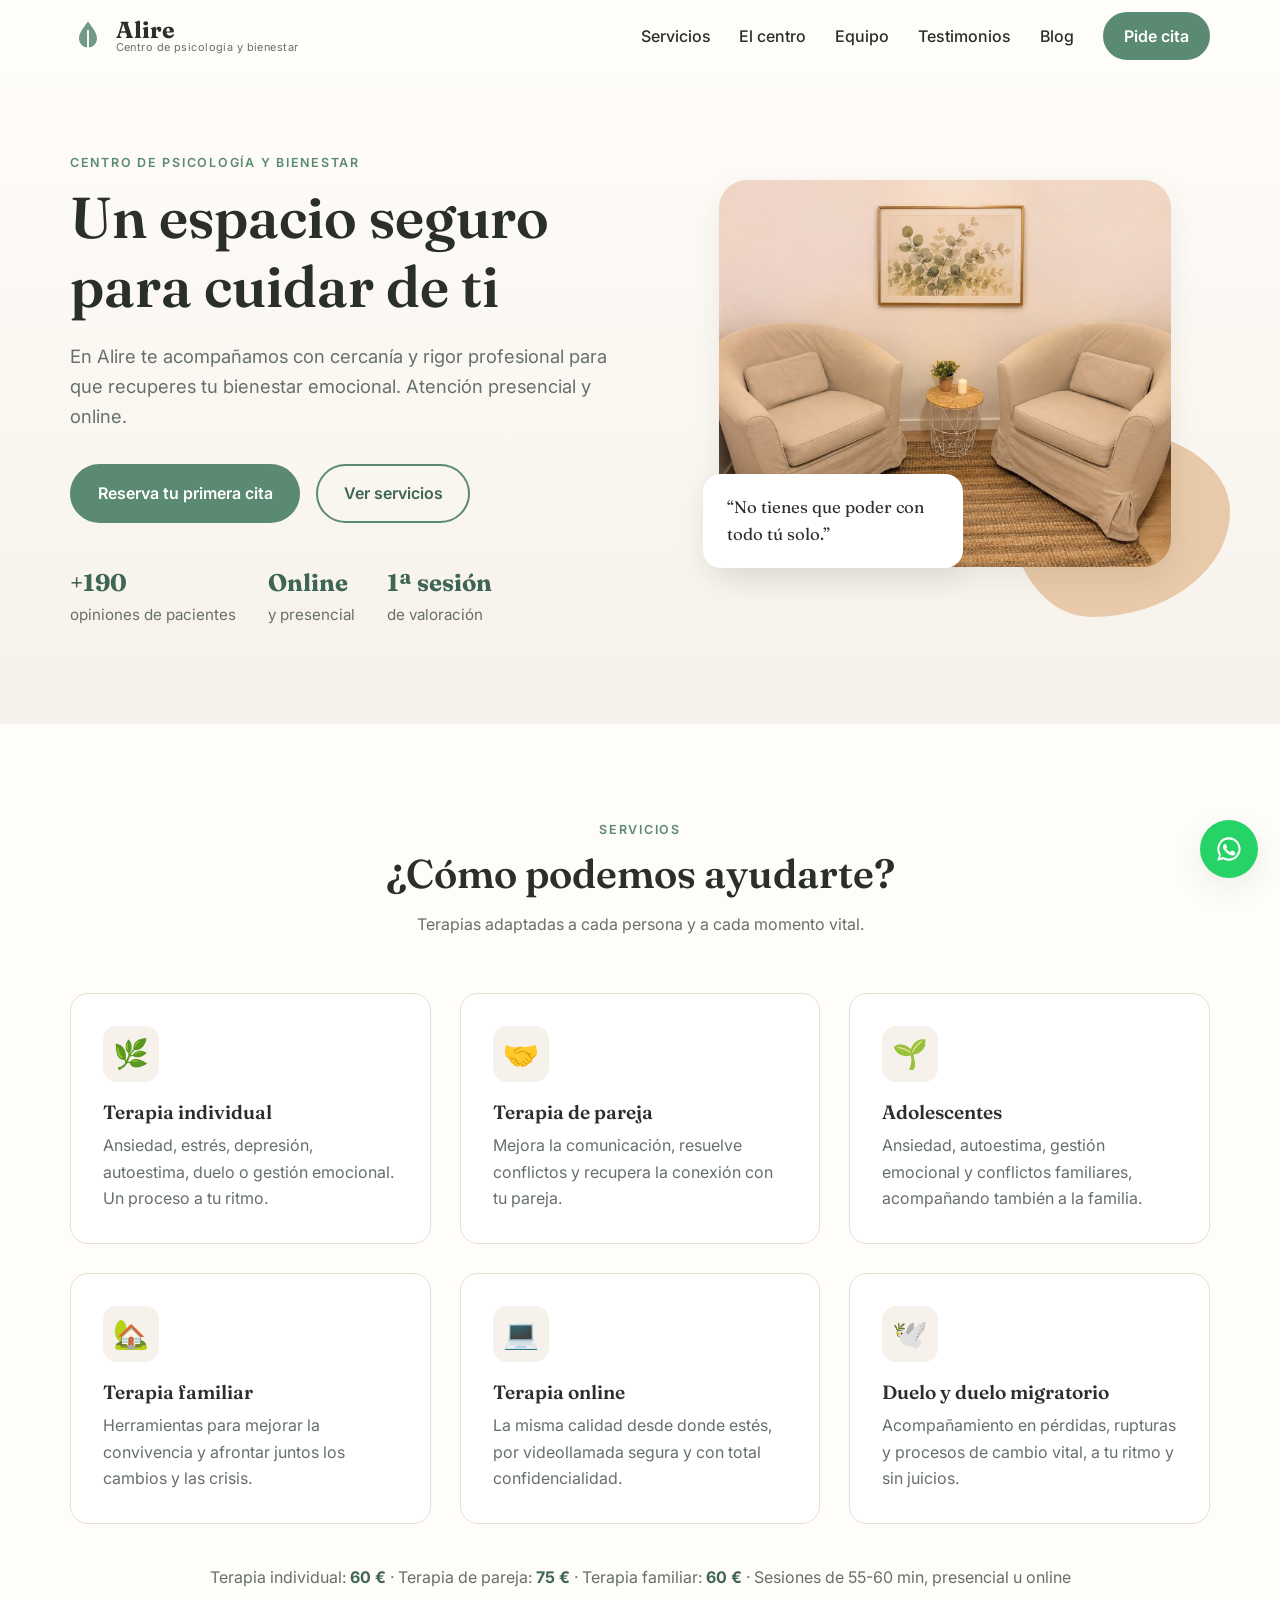
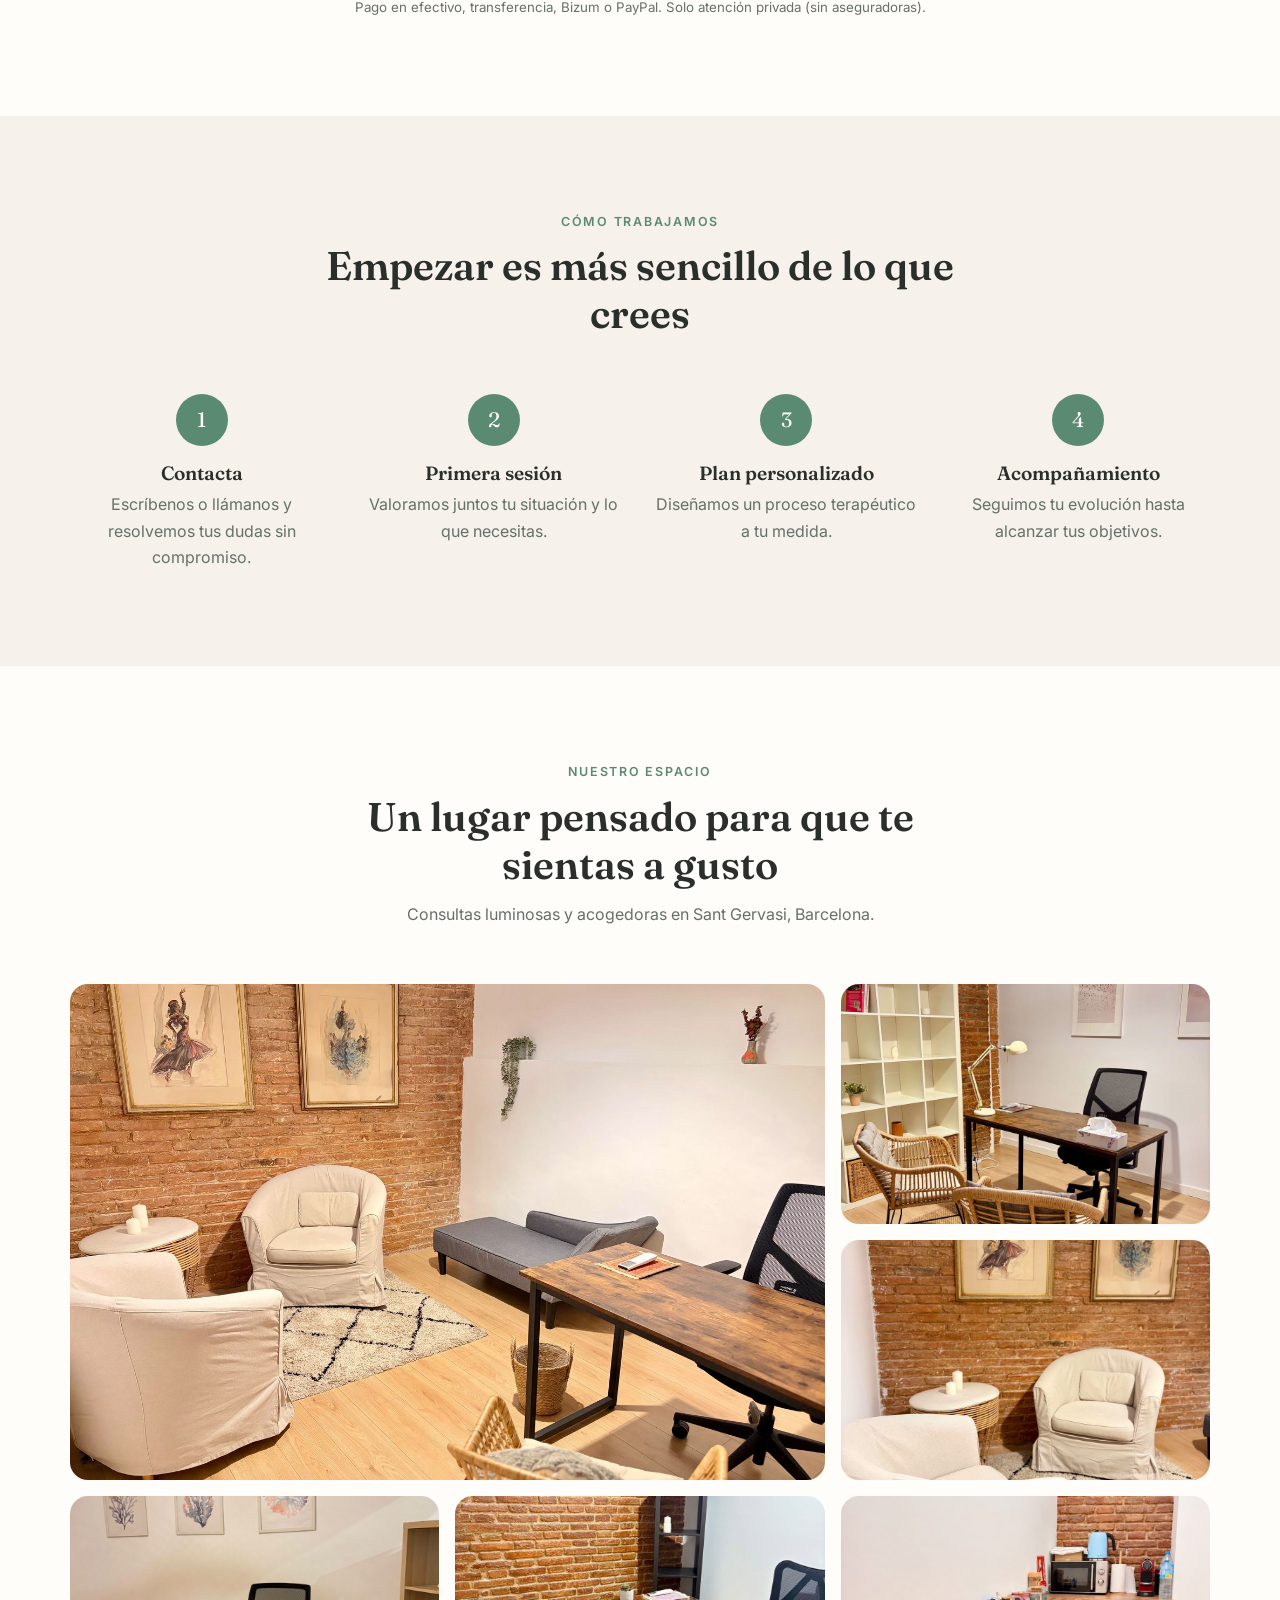
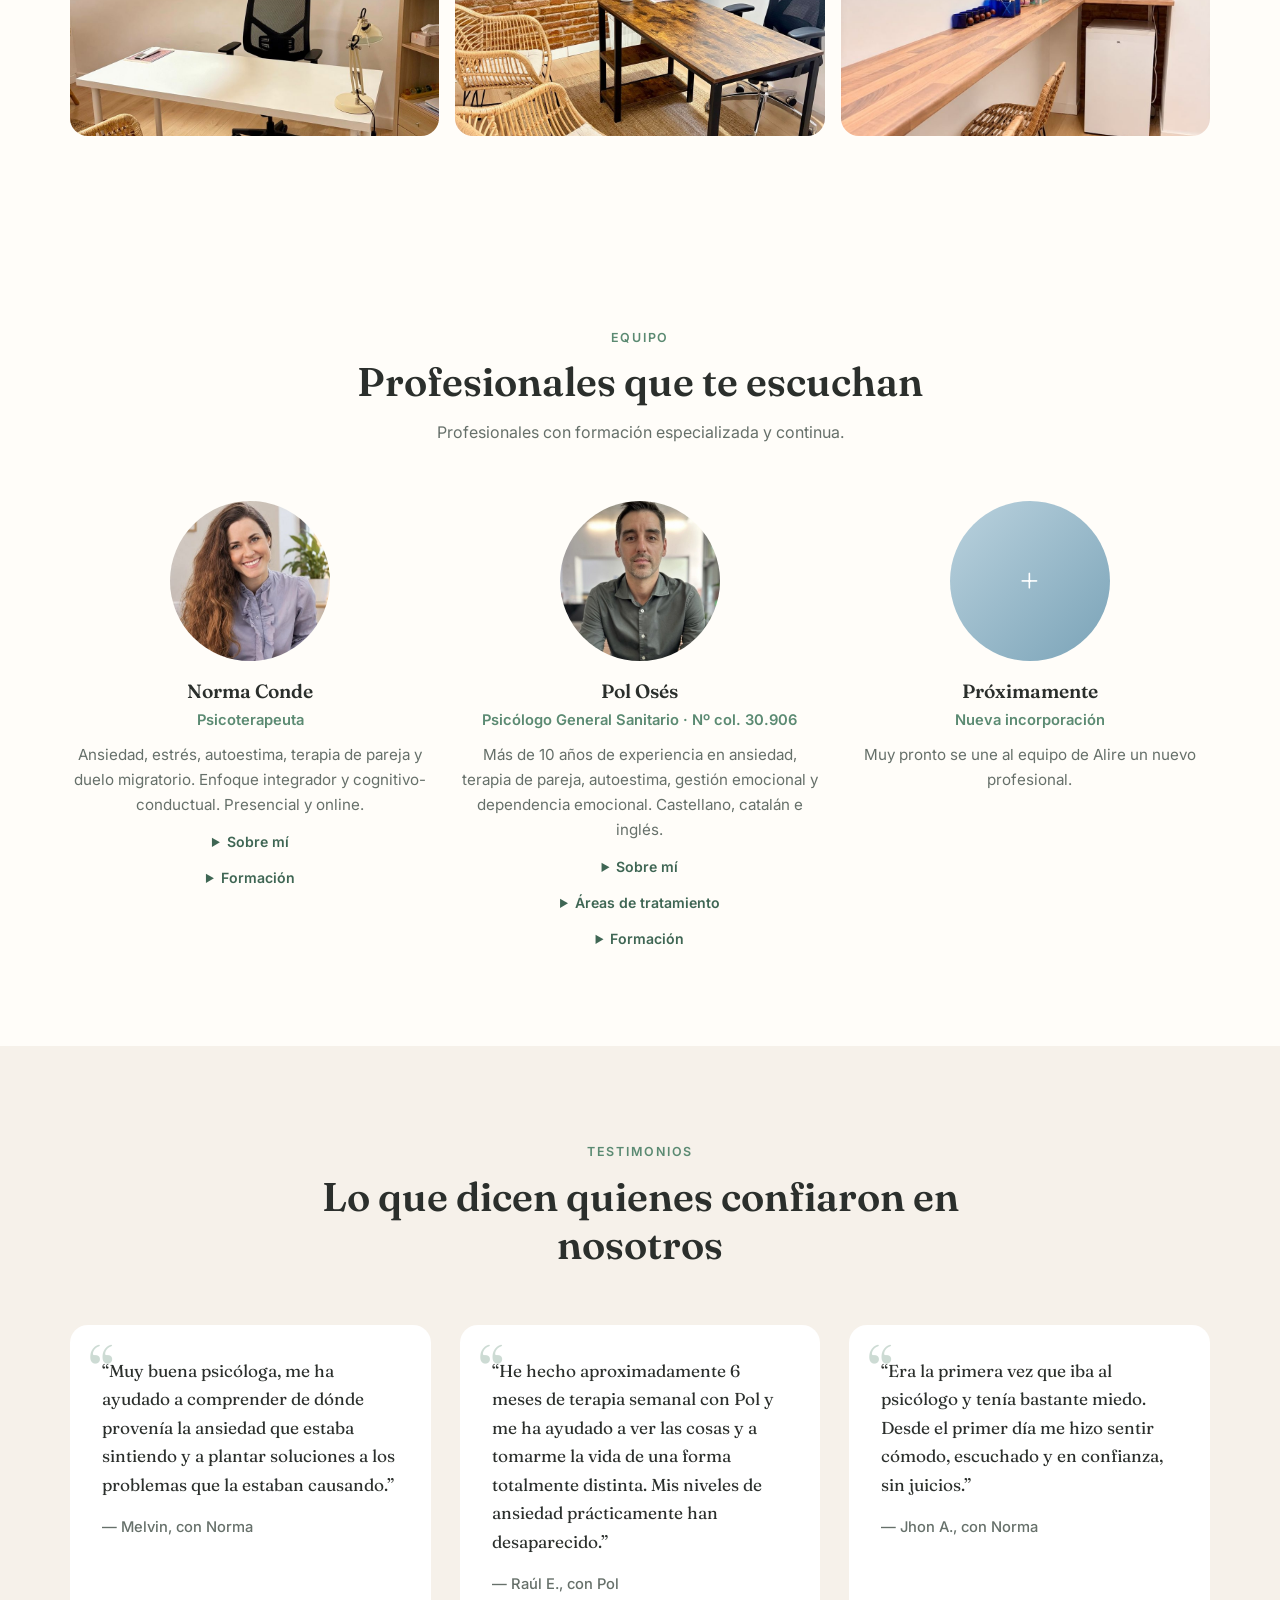
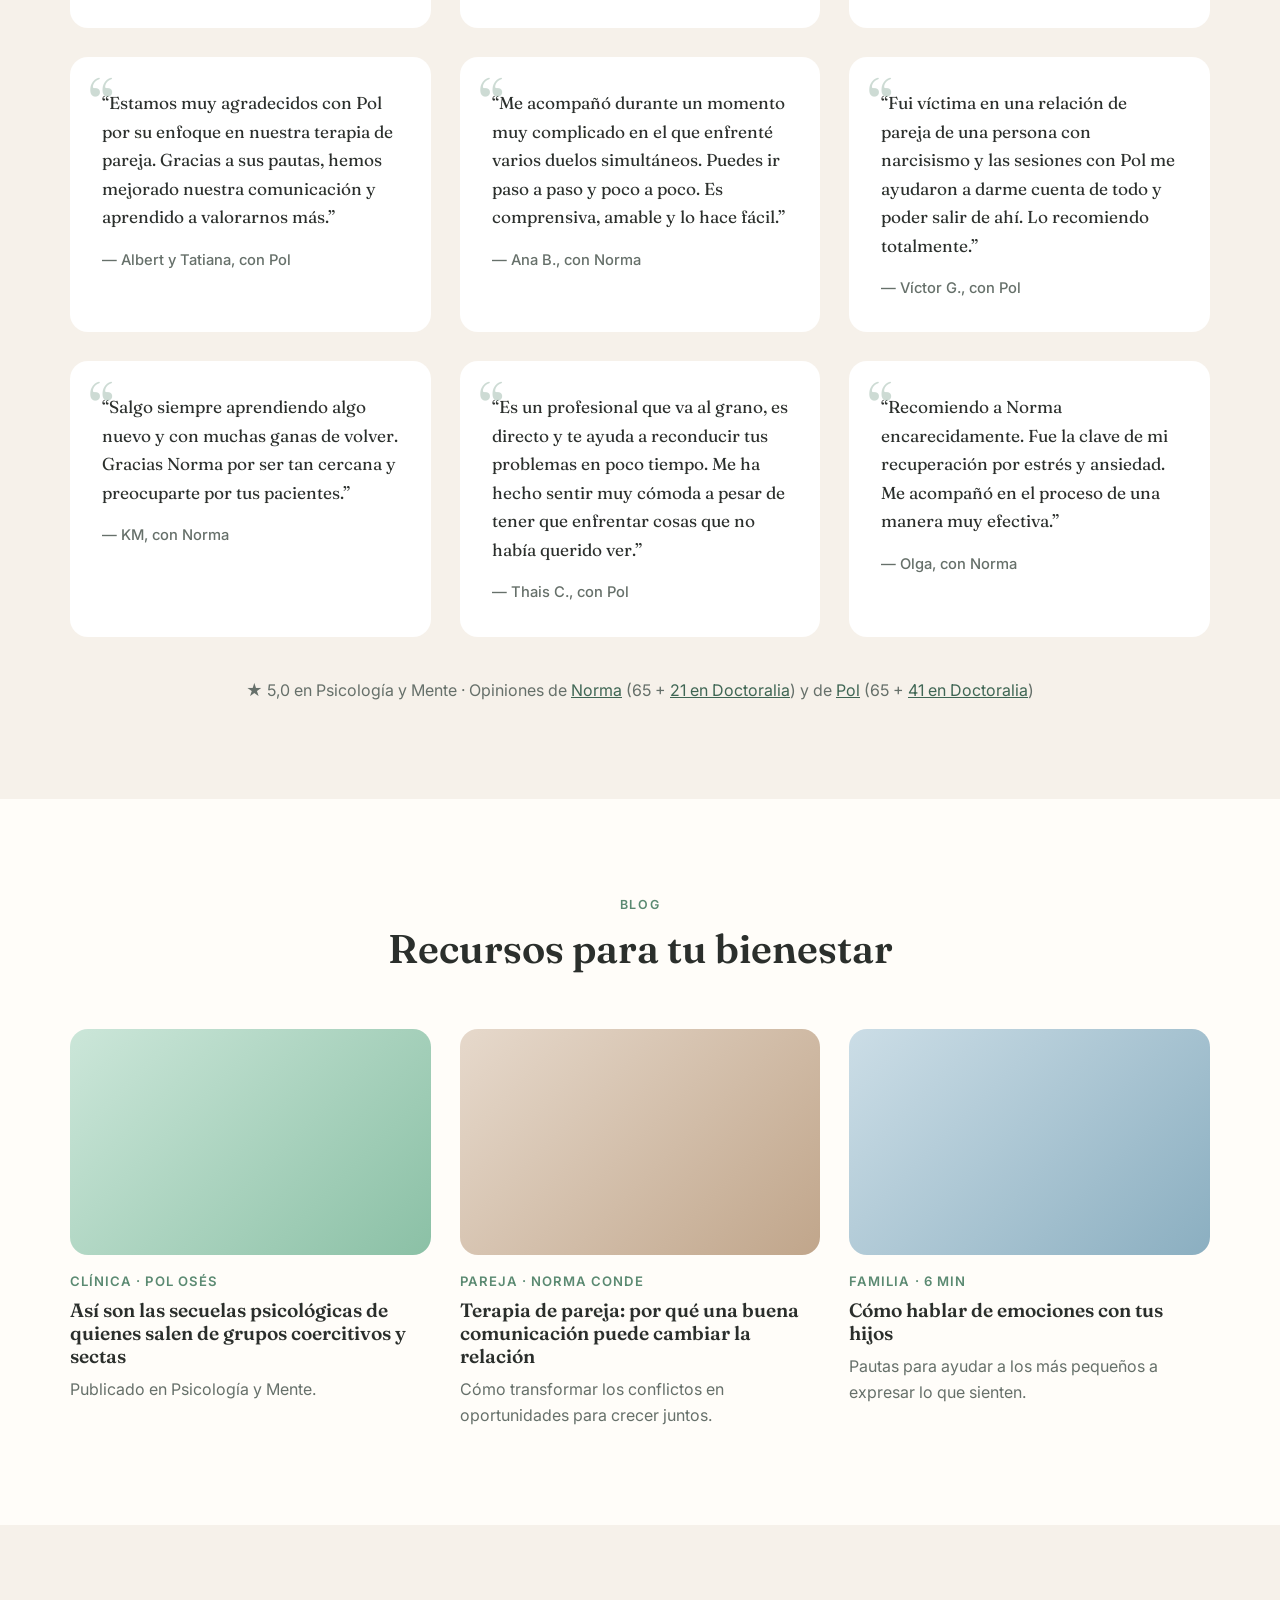
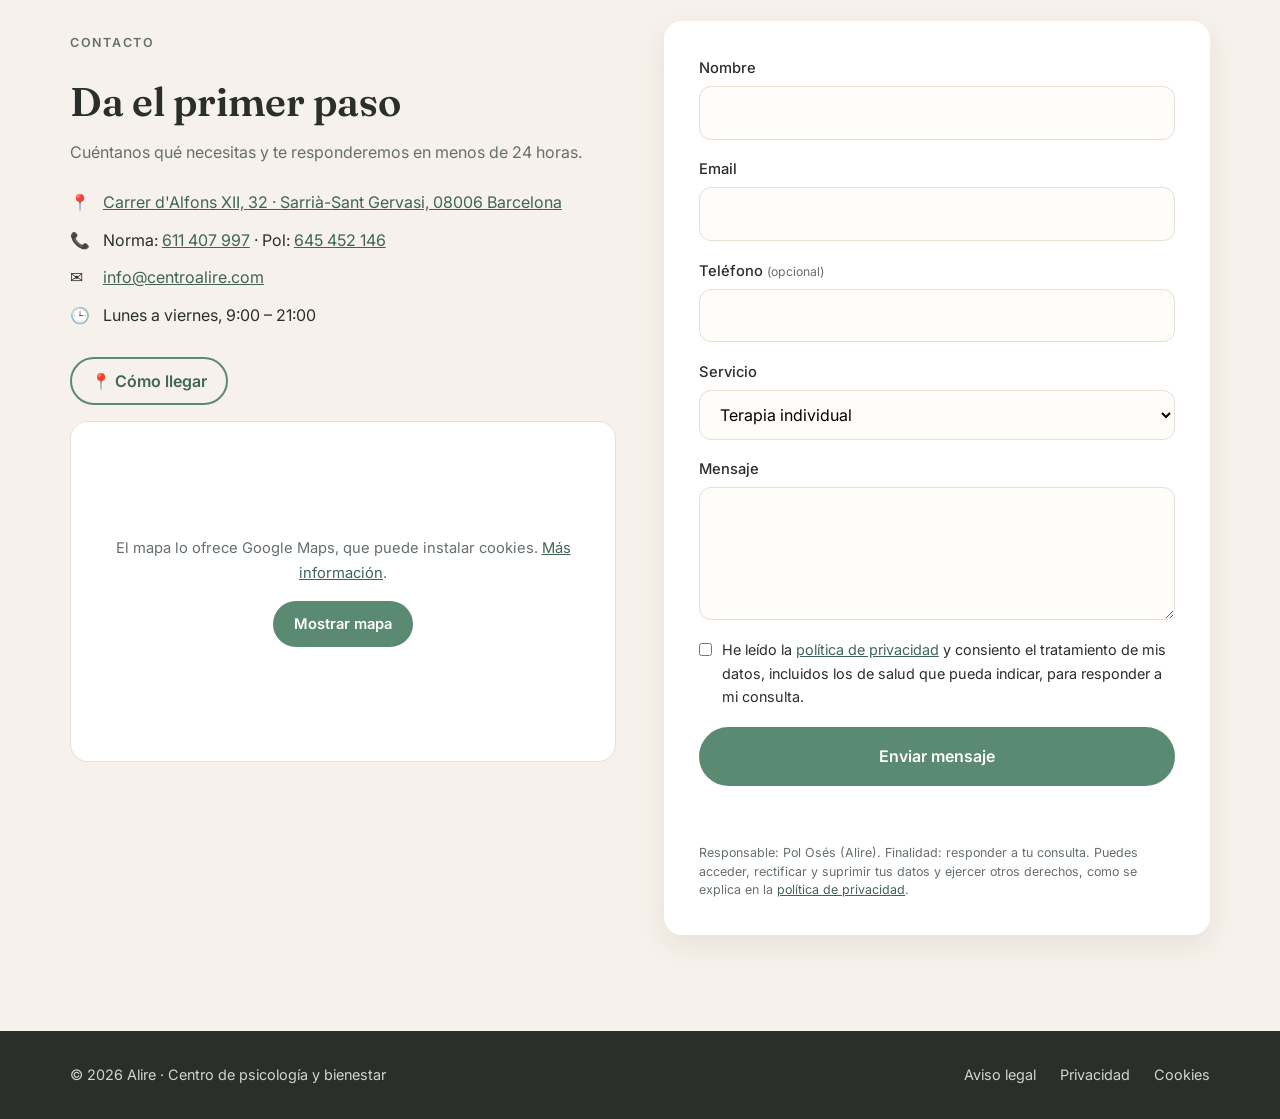
==== index.html @ 15210c45 "Nuevo nombre: Alire, centro de psicología y bienestar Co-Authored-By: Claude Opus 5.5 <noreply@anthr" ====
<!DOCTYPE html>
<html lang="es">
<head>
  <meta charset="UTF-8">
  <meta name="viewport" content="width=device-width, initial-scale=1.0">
  <title>Alire · Centro de psicología y bienestar</title>
  <meta name="description" content="Alire, centro de psicología y bienestar en Barcelona: terapia para adultos, parejas, familias y adolescentes. Atención presencial y online.">
  <link rel="preconnect" href="https://fonts.googleapis.com">
  <link rel="preconnect" href="https://fonts.gstatic.com" crossorigin>
  <link href="https://fonts.googleapis.com/css2?family=Fraunces:opsz,wght@9..144,400;9..144,600&family=Inter:wght@400;500;600&display=swap" rel="stylesheet">
  <link rel="stylesheet" href="css/styles.css">
</head>
<body>

  <!-- CABECERA -->
  <header class="header" id="top">
    <div class="container header__inner">
      <a href="#top" class="logo" aria-label="Alire, inicio">
        <span class="logo__mark" aria-hidden="true">
          <svg viewBox="0 0 40 40"><path d="M20 4c-6 8-10 13-10 19a10 10 0 0 0 20 0c0-6-4-11-10-19z" fill="currentColor" opacity=".85"/><path d="M20 14v22" stroke="#fff" stroke-width="2" stroke-linecap="round"/></svg>
        </span>
        <span class="logo__text"><strong>Alire</strong><small>Centro de psicología y bienestar</small></span>
      </a>
      <button class="nav-toggle" aria-label="Abrir menú" aria-expanded="false" aria-controls="nav">
        <span></span><span></span><span></span>
      </button>
      <nav class="nav" id="nav">
        <a href="#servicios">Servicios</a>
        <a href="#espacio">El centro</a>
        <a href="#equipo">Equipo</a>
        <a href="#testimonios">Testimonios</a>
        <a href="#blog">Blog</a>
        <a href="#contacto" class="btn btn--small">Pide cita</a>
      </nav>
    </div>
  </header>

  <main>
    <!-- INICIO -->
    <section class="hero">
      <div class="container hero__inner">
        <div class="hero__text">
          <p class="eyebrow">Centro de psicología y bienestar</p>
          <h1>Un espacio seguro para cuidar de ti</h1>
          <p class="lead">En Alire te acompañamos con cercanía y rigor profesional para que recuperes tu bienestar emocional. Atención presencial y online.</p>
          <div class="hero__actions">
            <a href="#contacto" class="btn">Reserva tu primera cita</a>
            <a href="#servicios" class="btn btn--ghost">Ver servicios</a>
          </div>
          <ul class="hero__facts">
            <li><strong>+190</strong> opiniones de pacientes</li>
            <li><strong>Online</strong> y presencial</li>
            <li><strong>1ª sesión</strong> de valoración</li>
          </ul>
        </div>
        <div class="hero__visual">
          <div class="blob blob--2"></div>
          <img class="hero__photo" src="img/hero.jpg" alt="" width="1400" height="1050">
          <div class="hero__card">
            <p>“No tienes que poder con todo tú solo.”</p>
          </div>
        </div>
      </div>
    </section>

    <!-- SERVICIOS -->
    <section class="section" id="servicios">
      <div class="container">
        <header class="section__head">
          <p class="eyebrow">Servicios</p>
          <h2>¿Cómo podemos ayudarte?</h2>
          <p>Terapias adaptadas a cada persona y a cada momento vital.</p>
        </header>
        <div class="grid grid--3">
          <article class="card">
            <div class="card__icon">🌿</div>
            <h3>Terapia individual</h3>
            <p>Ansiedad, estrés, depresión, autoestima, duelo o gestión emocional. Un proceso a tu ritmo.</p>
          </article>
          <article class="card">
            <div class="card__icon">🤝</div>
            <h3>Terapia de pareja</h3>
            <p>Mejora la comunicación, resuelve conflictos y recupera la conexión con tu pareja.</p>
          </article>
          <article class="card">
            <div class="card__icon">🌱</div>
            <h3>Adolescentes</h3>
            <p>Ansiedad, autoestima, gestión emocional y conflictos familiares, acompañando también a la familia.</p>
          </article>
          <article class="card">
            <div class="card__icon">🏡</div>
            <h3>Terapia familiar</h3>
            <p>Herramientas para mejorar la convivencia y afrontar juntos los cambios y las crisis.</p>
          </article>
          <article class="card">
            <div class="card__icon">💻</div>
            <h3>Terapia online</h3>
            <p>La misma calidad desde donde estés, por videollamada segura y con total confidencialidad.</p>
          </article>
          <article class="card">
            <div class="card__icon">🕊️</div>
            <h3>Duelo y duelo migratorio</h3>
            <p>Acompañamiento en pérdidas, rupturas y procesos de cambio vital, a tu ritmo y sin juicios.</p>
          </article>
        </div>
        <p class="price-note">Terapia individual: <strong>60 €</strong> · Terapia de pareja: <strong>75 €</strong> · Terapia familiar: <strong>60 €</strong> · Sesiones de 55-60 min, presencial u online<br>
        <small>Pago en efectivo, transferencia, Bizum o PayPal. Solo atención privada (sin aseguradoras).</small></p>
      </div>
    </section>

    <!-- CÓMO TRABAJAMOS -->
    <section class="section section--tint">
      <div class="container">
        <header class="section__head">
          <p class="eyebrow">Cómo trabajamos</p>
          <h2>Empezar es más sencillo de lo que crees</h2>
        </header>
        <ol class="steps">
          <li><span>1</span><h3>Contacta</h3><p>Escríbenos o llámanos y resolvemos tus dudas sin compromiso.</p></li>
          <li><span>2</span><h3>Primera sesión</h3><p>Valoramos juntos tu situación y lo que necesitas.</p></li>
          <li><span>3</span><h3>Plan personalizado</h3><p>Diseñamos un proceso terapéutico a tu medida.</p></li>
          <li><span>4</span><h3>Acompañamiento</h3><p>Seguimos tu evolución hasta alcanzar tus objetivos.</p></li>
        </ol>
      </div>
    </section>

    <!-- ESPACIO -->
    <section class="section" id="espacio">
      <div class="container">
        <header class="section__head">
          <p class="eyebrow">Nuestro espacio</p>
          <h2>Un lugar pensado para que te sientas a gusto</h2>
          <p>Consultas luminosas y acogedoras en Sant Gervasi, Barcelona.</p>
        </header>
        <div class="gallery">
          <a href="img/sala-principal.jpg" class="gallery__item gallery__item--big"><img src="img/sala-principal.jpg" alt="Sala de terapia con sillones, diván y escritorio" loading="lazy"></a>
          <a href="img/consulta-1.jpg" class="gallery__item"><img src="img/consulta-1.jpg" alt="Consulta con pared de ladrillo y sillas de ratán" loading="lazy"></a>
          <a href="img/sillones.jpg" class="gallery__item"><img src="img/sillones.jpg" alt="Rincón con dos sillones y velas" loading="lazy"></a>
          <a href="img/consulta-2.jpg" class="gallery__item"><img src="img/consulta-2.jpg" alt="Consulta luminosa con láminas de corales" loading="lazy"></a>
          <a href="img/consulta-3.jpg" class="gallery__item"><img src="img/consulta-3.jpg" alt="Consulta con escritorio de madera" loading="lazy"></a>
          <a href="img/office.jpg" class="gallery__item"><img src="img/office.jpg" alt="Zona de café del centro" loading="lazy"></a>
        </div>
      </div>
    </section>

    <!-- EQUIPO -->
    <section class="section" id="equipo">
      <div class="container">
        <header class="section__head">
          <p class="eyebrow">Equipo</p>
          <h2>Profesionales que te escuchan</h2>
          <p>Profesionales con formación especializada y continua.</p>
        </header>
        <div class="grid grid--3">
          <article class="member">
            <img class="member__photo" src="img/norma-conde.jpg" alt="Norma Conde, psicoterapeuta" width="160" height="160">
            <h3>Norma Conde</h3>
            <p class="member__role">Psicoterapeuta</p>
            <p>Ansiedad, estrés, autoestima, terapia de pareja y duelo migratorio. Enfoque integrador y cognitivo-conductual. Presencial y online.</p>
            <details class="member__more">
              <summary>Sobre mí</summary>
              <p>Soy Norma, tengo amplia experiencia en el tratamiento de diversos problemas psicológicos y emocionales, especialmente ansiedad, estrés, autoestima, terapia de pareja y duelo migratorio. Mi objetivo es guiarte hacia un bienestar que se pueda consolidar en el tiempo y que te permita vivir una realidad más satisfactoria y plena. Creo firmemente en la capacidad de cada persona para transformarse y superar los desafíos de la vida.</p>
              <p>Uso una perspectiva integradora que me permite entender a cada persona como única y aplicar un tratamiento amoldado a sus necesidades. Trabajaremos no sólo para que comprendas qué te ocurre, sino para que empieces a notar cambios prácticos que te ayuden a sentirte mejor y a manejar tus dificultades con mayor claridad y recursos.</p>
              <p>En las primeras sesiones nos centramos en comprender tu situación actual, identificar los patrones que mantienen el malestar y empezar a desarrollar formas más ajustadas y saludables de afrontarlo. El proceso combina herramientas basadas en la evidencia con un acompañamiento cercano, respetuoso y sin juicios.</p>
              <p>No creo en soluciones genéricas: cada persona es única, y adaptaré los enfoques terapéuticos a tus necesidades específicas.</p>
            </details>
            <details class="member__more">
              <summary>Formación</summary>
              <ul>
                <li>Psicoterapia cognitivo-conductual · Universidad Antonio de Nebrija</li>
                <li>Máster en Orientación de la conducta · CIPPS (Venezuela)</li>
                <li>Psicología clínica aplicada · Universidad Católica de Murcia</li>
                <li>Terapia de pareja y mediación familiar · Universidad Miguel de Cervantes</li>
                <li>Coaching e inteligencia emocional · Universidad de La Rioja</li>
              </ul>
            </details>
          </article>
          <article class="member">
            <img class="member__photo" src="img/pol-oses.jpg" alt="Pol Osés, psicólogo" width="160" height="160">
            <h3>Pol Osés</h3>
            <p class="member__role">Psicólogo General Sanitario · Nº col. 30.906</p>
            <p>Más de 10 años de experiencia en ansiedad, terapia de pareja, autoestima, gestión emocional y dependencia emocional. Castellano, catalán e inglés.</p>
            <details class="member__more">
              <summary>Sobre mí</summary>
              <p>Soy psicólogo en Barcelona y llevo más de 10 años acompañando a personas que están pasando por ansiedad, problemas de pareja o dificultades con su autoestima. Trabajo con adolescentes y adultos que sienten que están estancados, que repiten situaciones que les hacen daño o que no saben cómo gestionar lo que les está ocurriendo.</p>
              <p>Mi forma de trabajar es clara, cercana y práctica. No me centro solo en hablar, sino en entender bien qué está pasando y ayudarte a hacer cambios concretos desde el inicio, para que notes avances reales en tu día a día.</p>
              <p>Trabajo desde un enfoque integrador, combinando terapia cognitivo-conductual, terapia breve y trabajo emocional, adaptándolo a cada persona. Si buscas un espacio donde sentirte cómodo/a, hablar con claridad y empezar a cambiar lo que no te está funcionando, podemos trabajarlo juntos.</p>
              <p>Soy un apasionado de las personas y de sus historias: sus decisiones, sus miedos, sus fracasos, sus ilusiones y su forma de enfrentar la realidad. A través de eso podremos entender el camino que te permitirá transformar tu situación y encontrar paz y tranquilidad.</p>
            </details>
            <details class="member__more">
              <summary>Áreas de tratamiento</summary>
              <ul>
                <li>Ansiedad y estrés</li>
                <li>Autoestima y establecimiento de límites</li>
                <li>Problemas de pareja y procesos de ruptura</li>
                <li>Relaciones tóxicas y narcisismo</li>
                <li>Conflictos familiares y de comunicación</li>
                <li>Adicciones</li>
                <li>Crisis vitales y existenciales</li>
                <li>Traumas de la infancia</li>
              </ul>
            </details>
            <details class="member__more">
              <summary>Formación</summary>
              <ul>
                <li>Máster en Psicología General Sanitaria · UNIR</li>
                <li>Grado en Psicología · Universidad de Barcelona</li>
                <li>Grado en Administración y Dirección de Empresas · UOC</li>
              </ul>
            </details>
          </article>
          <article class="member">
            <div class="member__photo" style="--hue: 200">+</div>
            <h3>Próximamente</h3>
            <p class="member__role">Nueva incorporación</p>
            <p>Muy pronto se une al equipo de Alire un nuevo profesional.</p>
          </article>
        </div>
      </div>
    </section>

    <!-- TESTIMONIOS -->
    <section class="section section--tint" id="testimonios">
      <div class="container">
        <header class="section__head">
          <p class="eyebrow">Testimonios</p>
          <h2>Lo que dicen quienes confiaron en nosotros</h2>
        </header>
        <div class="grid grid--3">
          <blockquote class="quote">
            <p>“Muy buena psicóloga, me ha ayudado a comprender de dónde provenía la ansiedad que estaba sintiendo y a plantar soluciones a los problemas que la estaban causando.”</p>
            <footer>— Melvin, con Norma</footer>
          </blockquote>
          <blockquote class="quote">
            <p>“He hecho aproximadamente 6 meses de terapia semanal con Pol y me ha ayudado a ver las cosas y a tomarme la vida de una forma totalmente distinta. Mis niveles de ansiedad prácticamente han desaparecido.”</p>
            <footer>— Raúl E., con Pol</footer>
          </blockquote>
          <blockquote class="quote">
            <p>“Era la primera vez que iba al psicólogo y tenía bastante miedo. Desde el primer día me hizo sentir cómodo, escuchado y en confianza, sin juicios.”</p>
            <footer>— Jhon A., con Norma</footer>
          </blockquote>
          <blockquote class="quote">
            <p>“Estamos muy agradecidos con Pol por su enfoque en nuestra terapia de pareja. Gracias a sus pautas, hemos mejorado nuestra comunicación y aprendido a valorarnos más.”</p>
            <footer>— Albert y Tatiana, con Pol</footer>
          </blockquote>
          <blockquote class="quote">
            <p>“Me acompañó durante un momento muy complicado en el que enfrenté varios duelos simultáneos. Puedes ir paso a paso y poco a poco. Es comprensiva, amable y lo hace fácil.”</p>
            <footer>— Ana B., con Norma</footer>
          </blockquote>
          <blockquote class="quote">
            <p>“Fui víctima en una relación de pareja de una persona con narcisismo y las sesiones con Pol me ayudaron a darme cuenta de todo y poder salir de ahí. Lo recomiendo totalmente.”</p>
            <footer>— Víctor G., con Pol</footer>
          </blockquote>
          <blockquote class="quote">
            <p>“Salgo siempre aprendiendo algo nuevo y con muchas ganas de volver. Gracias Norma por ser tan cercana y preocuparte por tus pacientes.”</p>
            <footer>— KM, con Norma</footer>
          </blockquote>
          <blockquote class="quote">
            <p>“Es un profesional que va al grano, es directo y te ayuda a reconducir tus problemas en poco tiempo. Me ha hecho sentir muy cómoda a pesar de tener que enfrentar cosas que no había querido ver.”</p>
            <footer>— Thais C., con Pol</footer>
          </blockquote>
          <blockquote class="quote">
            <p>“Recomiendo a Norma encarecidamente. Fue la clave de mi recuperación por estrés y ansiedad. Me acompañó en el proceso de una manera muy efectiva.”</p>
            <footer>— Olga, con Norma</footer>
          </blockquote>
        </div>
        <p class="price-note">★ 5,0 en Psicología y Mente · Opiniones de <a href="https://psicologiaymente.com/psicologos/2070230/norma-conde" target="_blank" rel="noopener">Norma</a> (65 + <a href="https://www.doctoralia.es/perfil/norma-conde" target="_blank" rel="noopener">21 en Doctoralia</a>) y de <a href="https://psicologiaymente.com/psicologos/2059081/pol-oses" target="_blank" rel="noopener">Pol</a> (65 + <a href="https://www.doctoralia.es/perfil/pol-oses" target="_blank" rel="noopener">41 en Doctoralia</a>)</p>
      </div>
    </section>

    <!-- BLOG -->
    <section class="section" id="blog">
      <div class="container">
        <header class="section__head">
          <p class="eyebrow">Blog</p>
          <h2>Recursos para tu bienestar</h2>
        </header>
        <div class="grid grid--3">
          <article class="post">
            <div class="post__img" style="--hue: 150"></div>
            <p class="post__meta">Clínica · Pol Osés</p>
            <h3><a href="https://psicologiaymente.com/clinica/secuelas-psicologicas-quienes-salen-de-grupos-coercitivos-sectas" target="_blank" rel="noopener">Así son las secuelas psicológicas de quienes salen de grupos coercitivos y sectas</a></h3>
            <p>Publicado en Psicología y Mente.</p>
          </article>
          <article class="post">
            <div class="post__img" style="--hue: 30"></div>
            <p class="post__meta">Pareja · Norma Conde</p>
            <h3><a href="#">Terapia de pareja: por qué una buena comunicación puede cambiar la relación</a></h3>
            <p>Cómo transformar los conflictos en oportunidades para crecer juntos.</p>
          </article>
          <article class="post">
            <div class="post__img" style="--hue: 200"></div>
            <p class="post__meta">Familia · 6 min</p>
            <h3><a href="#">Cómo hablar de emociones con tus hijos</a></h3>
            <p>Pautas para ayudar a los más pequeños a expresar lo que sienten.</p>
          </article>
        </div>
      </div>
    </section>

    <!-- CONTACTO -->
    <section class="section section--tint" id="contacto">
      <div class="container contact">
        <div class="contact__info">
          <p class="eyebrow">Contacto</p>
          <h2>Da el primer paso</h2>
          <p>Cuéntanos qué necesitas y te responderemos en menos de 24 horas.</p>
          <ul class="contact__list">
            <li><span>📍</span> <a href="https://maps.app.goo.gl/Z1BPrTncamtzQ6eK8" target="_blank" rel="noopener">Carrer d'Alfons XII, 32 · Sarrià-Sant Gervasi, 08006 Barcelona</a></li>
            <li><span>📞</span> Norma: <a href="tel:+34611407997">611 407 997</a> · Pol: <a href="tel:+34645452146">645 452 146</a></li>
            <li><span>✉️</span> <a href="mailto:info@centroalire.com">info@centroalire.com</a></li>
            <li><span>🕒</span> Lunes a viernes, 9:00 – 21:00</li>
          </ul>
          <a href="https://maps.app.goo.gl/Z1BPrTncamtzQ6eK8" class="btn btn--ghost btn--small map__btn" target="_blank" rel="noopener">📍 Cómo llegar</a>
          <div class="map">
            <div class="map__consent" data-src="https://www.google.com/maps?q=Carrer+d'Alfons+XII+32,+08006+Barcelona&output=embed">
              <p>El mapa lo ofrece Google Maps, que puede instalar cookies. <a href="cookies.html">Más información</a>.</p>
              <button type="button" class="btn btn--small">Mostrar mapa</button>
            </div>
          </div>
        </div>
        <form class="form" id="contact-form" novalidate>
          <div class="form__row">
            <label for="nombre">Nombre</label>
            <input id="nombre" name="nombre" type="text" required autocomplete="name">
          </div>
          <div class="form__row">
            <label for="email">Email</label>
            <input id="email" name="email" type="email" required autocomplete="email">
          </div>
          <div class="form__row">
            <label for="telefono">Teléfono <small>(opcional)</small></label>
            <input id="telefono" name="telefono" type="tel" autocomplete="tel">
          </div>
          <div class="form__row">
            <label for="servicio">Servicio</label>
            <select id="servicio" name="servicio">
              <option>Terapia individual</option>
              <option>Terapia de pareja</option>
              <option>Adolescentes</option>
              <option>Terapia familiar</option>
              <option>Terapia online</option>
              <option>Duelo y duelo migratorio</option>
            </select>
          </div>
          <div class="form__row">
            <label for="mensaje">Mensaje</label>
            <textarea id="mensaje" name="mensaje" rows="4" required></textarea>
          </div>
          <label class="form__check">
            <input type="checkbox" name="privacidad" required>
            <span>He leído la <a href="privacidad.html" target="_blank">política de privacidad</a> y consiento el tratamiento de mis datos, incluidos los de salud que pueda indicar, para responder a mi consulta.</span>
          </label>
          <button type="submit" class="btn btn--full">Enviar mensaje</button>
          <p class="form__status" role="status" aria-live="polite"></p>
          <p class="form__legal">Responsable: Pol Osés (Alire). Finalidad: responder a tu consulta. Puedes acceder, rectificar y suprimir tus datos y ejercer otros derechos, como se explica en la <a href="privacidad.html" target="_blank">política de privacidad</a>.</p>
        </form>
      </div>
    </section>
  </main>

  <!-- PIE -->
  <footer class="footer">
    <div class="container footer__inner">
      <p>© <span id="year"></span> Alire · Centro de psicología y bienestar</p>
      <nav>
        <a href="aviso-legal.html">Aviso legal</a>
        <a href="privacidad.html">Privacidad</a>
        <a href="cookies.html">Cookies</a>
      </nav>
    </div>
  </footer>

  <a href="https://wa.me/34611407997" class="whatsapp" aria-label="Escríbenos por WhatsApp" target="_blank" rel="noopener">
    <svg viewBox="0 0 24 24" width="28" height="28"><path fill="currentColor" d="M12 2a10 10 0 0 0-8.6 15.1L2 22l5-1.3A10 10 0 1 0 12 2zm0 18.2c-1.5 0-3-.4-4.3-1.2l-.3-.2-3 .8.8-2.9-.2-.3A8.2 8.2 0 1 1 12 20.2zm4.5-6.1c-.2-.1-1.5-.7-1.7-.8s-.4-.1-.6.1-.7.8-.8 1-.3.2-.5.1a6.7 6.7 0 0 1-3.3-2.9c-.3-.4.3-.4.7-1.3.1-.2 0-.3 0-.4l-.8-1.8c-.2-.5-.4-.4-.6-.4h-.5a1 1 0 0 0-.7.3 3 3 0 0 0-.9 2.2 5.2 5.2 0 0 0 1.1 2.7 11.8 11.8 0 0 0 4.5 4c1.7.7 2.3.8 3.2.6.5-.1 1.5-.6 1.7-1.2s.2-1.1.2-1.2-.2-.2-.5-.3z"/></svg>
  </a>

  <div class="lightbox" hidden>
    <button class="lightbox__close" aria-label="Cerrar">×</button>
    <img alt="">
  </div>

  <script src="js/main.js"></script>
</body>
</html>
---- css/styles.css ----
:root {
  --green: #5b8a72;
  --green-dark: #3f6654;
  --sand: #f6f1ea;
  --cream: #fffdf9;
  --ink: #2b2f2c;
  --muted: #66706a;
  --line: #e6dfd4;
  --radius: 18px;
  --shadow: 0 10px 30px rgba(43, 47, 44, .08);
  --serif: "Fraunces", Georgia, serif;
  --sans: "Inter", system-ui, sans-serif;
}

* { box-sizing: border-box; margin: 0; padding: 0; }
html { scroll-behavior: smooth; scroll-padding-top: 80px; }
body { font-family: var(--sans); color: var(--ink); background: var(--cream); line-height: 1.65; }
img { max-width: 100%; display: block; }
a { color: var(--green-dark); }
h1, h2, h3 { font-family: var(--serif); font-weight: 600; line-height: 1.2; }
h1 { font-size: clamp(2.2rem, 5vw, 3.6rem); }
h2 { font-size: clamp(1.8rem, 3.5vw, 2.5rem); }
h3 { font-size: 1.2rem; }

.container { width: min(1140px, 92%); margin-inline: auto; }
.eyebrow { text-transform: uppercase; letter-spacing: .14em; font-size: .78rem; font-weight: 600; color: var(--green); margin-bottom: .6rem; }
.lead { font-size: 1.15rem; color: var(--muted); margin: 1.2rem 0 2rem; max-width: 34rem; }

/* Botones */
.btn {
  display: inline-block; background: var(--green); color: #fff; text-decoration: none;
  padding: .9rem 1.6rem; border-radius: 999px; font-weight: 600; border: 2px solid var(--green);
  transition: background .2s, transform .2s; cursor: pointer; font: inherit; font-weight: 600;
}
.btn:hover { background: var(--green-dark); border-color: var(--green-dark); transform: translateY(-2px); }
.btn--ghost { background: transparent; color: var(--green-dark); }
.btn--ghost:hover { background: var(--green); color: #fff; }
.btn--small { padding: .55rem 1.2rem; }
.btn--full { width: 100%; }

/* Cabecera */
.header { position: sticky; top: 0; z-index: 50; background: rgba(255, 253, 249, .9); backdrop-filter: blur(10px); border-bottom: 1px solid transparent; transition: border-color .3s; }
.header.scrolled { border-color: var(--line); }
.header__inner { display: flex; align-items: center; justify-content: space-between; height: 72px; }
.logo { display: flex; align-items: center; gap: .6rem; text-decoration: none; color: var(--ink); }
.logo__mark { width: 36px; height: 36px; color: var(--green); }
.logo__text { font-family: var(--serif); font-size: 1.45rem; line-height: 1.05; display: flex; flex-direction: column; }
.logo__text small { font-family: var(--sans); font-size: .68rem; letter-spacing: .04em; color: var(--muted); }
.nav { display: flex; align-items: center; gap: 1.8rem; }
.nav a:not(.btn) { text-decoration: none; color: var(--ink); font-weight: 500; }
.nav a:not(.btn):hover { color: var(--green); }
.nav-toggle { display: none; background: none; border: 0; cursor: pointer; padding: .5rem; }
.nav-toggle span { display: block; width: 24px; height: 2px; background: var(--ink); margin: 5px 0; transition: .3s; }

/* Hero */
.hero { background: linear-gradient(180deg, var(--cream), var(--sand)); padding: 5rem 0 6rem; overflow: hidden; }
.hero__inner { display: grid; grid-template-columns: 1.1fr .9fr; gap: 3rem; align-items: center; }
.hero__actions { display: flex; flex-wrap: wrap; gap: 1rem; }
.hero__facts { list-style: none; display: flex; flex-wrap: wrap; gap: 2rem; margin-top: 2.5rem; color: var(--muted); font-size: .95rem; }
.hero__facts strong { display: block; font-family: var(--serif); font-size: 1.5rem; color: var(--green-dark); }
.hero__visual { position: relative; height: 420px; }
.blob { position: absolute; border-radius: 42% 58% 63% 37% / 41% 44% 56% 59%; }
.blob--2 { width: 45%; height: 45%; right: -4%; bottom: -4%; background: #e8c9a9; animation: morph 9s ease-in-out infinite reverse; }
.hero__photo { position: absolute; inset: 0 8% 8% 0; width: 92%; height: 92%; object-fit: cover; border-radius: 28px; box-shadow: var(--shadow); }
.hero__card { position: absolute; left: -1rem; bottom: 2rem; background: #fff; padding: 1.2rem 1.5rem; border-radius: var(--radius); box-shadow: var(--shadow); max-width: 260px; font-family: var(--serif); font-size: 1.05rem; }
@keyframes morph { 50% { border-radius: 58% 42% 37% 63% / 55% 38% 62% 45%; } }

/* Secciones */
.section { padding: 6rem 0; }
.section--tint { background: var(--sand); }
.section__head { text-align: center; max-width: 640px; margin: 0 auto 3.5rem; }
.section__head p:last-child:not(.eyebrow) { color: var(--muted); margin-top: .8rem; }

.grid { display: grid; gap: 1.8rem; }
.grid--3 { grid-template-columns: repeat(3, 1fr); }

.card { background: #fff; padding: 2rem; border-radius: var(--radius); border: 1px solid var(--line); transition: transform .25s, box-shadow .25s; }
.card:hover { transform: translateY(-4px); box-shadow: var(--shadow); }
.card__icon { font-size: 1.8rem; width: 56px; height: 56px; display: grid; place-items: center; background: var(--sand); border-radius: 14px; margin-bottom: 1.2rem; }
.card h3 { margin-bottom: .5rem; }
.card p { color: var(--muted); }

.price-note { text-align: center; margin-top: 2.5rem; color: var(--muted); }
.price-note strong { color: var(--green-dark); }

/* Galería */
.gallery { display: grid; grid-template-columns: repeat(3, 1fr); grid-auto-rows: 240px; gap: 1rem; }
.gallery__item { display: block; overflow: hidden; border-radius: var(--radius); }
.gallery__item--big { grid-column: span 2; grid-row: span 2; }
.gallery__item img { width: 100%; height: 100%; object-fit: cover; transition: transform .5s; }
.gallery__item:hover img { transform: scale(1.04); }
.lightbox { position: fixed; inset: 0; z-index: 100; background: rgba(20, 22, 21, .9); display: grid; place-items: center; padding: 2rem; }
.lightbox[hidden] { display: none; }
.lightbox img { max-width: 100%; max-height: 90vh; border-radius: 12px; }
.lightbox__close { position: absolute; top: 1rem; right: 1.5rem; background: none; border: 0; color: #fff; font-size: 2.5rem; cursor: pointer; }

/* Pasos */
.steps { list-style: none; display: grid; grid-template-columns: repeat(4, 1fr); gap: 1.8rem; counter-reset: s; }
.steps li { text-align: center; }
.steps span { display: inline-grid; place-items: center; width: 52px; height: 52px; border-radius: 50%; background: var(--green); color: #fff; font-family: var(--serif); font-size: 1.3rem; margin-bottom: 1rem; }
.steps h3 { margin-bottom: .4rem; }
.steps p { color: var(--muted); }

/* Equipo */
.member { text-align: center; }
.member__photo { object-fit: cover;
  width: 160px; height: 160px; margin: 0 auto 1.2rem; border-radius: 50%;
  background: linear-gradient(135deg, hsl(var(--hue) 35% 80%), hsl(var(--hue) 30% 60%));
  display: grid; place-items: center; font-family: var(--serif); font-size: 2.4rem; color: #fff;
}
.member__role { color: var(--green); font-weight: 600; font-size: .92rem; margin: .3rem 0 .6rem; }
.member > p:not(.member__role) { color: var(--muted); font-size: .95rem; }
.member__more { margin-top: .8rem; text-align: left; font-size: .88rem; color: var(--muted); }
.member__more summary { cursor: pointer; text-align: center; color: var(--green-dark); font-weight: 600; }
.member__more ul { margin: .6rem 0 0 1.1rem; display: grid; gap: .3rem; }
.member__more p { margin-top: .6rem; }
.price-note small { display: inline-block; margin-top: .4rem; }

/* Testimonios */
.quote { background: #fff; padding: 2rem; border-radius: var(--radius); position: relative; }
.quote::before { content: "“"; position: absolute; top: -.6rem; left: 1.2rem; font-family: var(--serif); font-size: 4.5rem; color: var(--green); opacity: .3; }
.quote p { font-family: var(--serif); font-size: 1.08rem; margin-bottom: 1rem; }
.quote footer { color: var(--muted); font-size: .92rem; font-weight: 500; }

/* Blog */
.post__img { aspect-ratio: 16/10; border-radius: var(--radius); margin-bottom: 1rem; background: linear-gradient(135deg, hsl(var(--hue) 35% 85%), hsl(var(--hue) 30% 65%)); }
.post__meta { font-size: .82rem; color: var(--green); font-weight: 600; text-transform: uppercase; letter-spacing: .08em; }
.post h3 { margin: .4rem 0 .5rem; }
.post h3 a { color: var(--ink); text-decoration: none; }
.post h3 a:hover { color: var(--green); }
.post p:last-child { color: var(--muted); }

/* Contacto */
.contact { display: grid; grid-template-columns: 1fr 1fr; gap: 3rem; align-items: start; }
.contact__info > p { color: var(--muted); margin: .8rem 0 1.5rem; }
.contact__list { list-style: none; display: grid; gap: .7rem; margin-bottom: 1.8rem; }
.contact__list span { display: inline-block; width: 1.8rem; }
.map { border-radius: var(--radius); overflow: hidden; aspect-ratio: 16/10; border: 1px solid var(--line); }
.map iframe { width: 100%; height: 100%; border: 0; }
.form { background: #fff; padding: 2.2rem; border-radius: var(--radius); box-shadow: var(--shadow); display: grid; gap: 1.1rem; }
.form__row { display: grid; gap: .35rem; }
.form label { font-weight: 500; font-size: .92rem; }
.form small { color: var(--muted); font-weight: 400; }
.form input, .form select, .form textarea {
  font: inherit; padding: .8rem 1rem; border: 1px solid var(--line); border-radius: 12px; background: var(--cream); transition: border-color .2s, box-shadow .2s;
}
.form input:focus, .form select:focus, .form textarea:focus { outline: none; border-color: var(--green); box-shadow: 0 0 0 3px rgba(91, 138, 114, .2); }
.form .invalid { border-color: #c0573f; }
.form__check { display: flex; gap: .6rem; align-items: flex-start; font-size: .9rem !important; font-weight: 400 !important; }
.form__check input { margin-top: .3rem; }
.form__status { font-size: .95rem; text-align: center; min-height: 1.5em; }
.form__status.ok { color: var(--green-dark); }
.form__status.error { color: #c0573f; }

/* Pie */
.footer { background: var(--ink); color: #cfd6d1; padding: 2rem 0; font-size: .9rem; }
.footer__inner { display: flex; justify-content: space-between; flex-wrap: wrap; gap: 1rem; }
.footer nav { display: flex; gap: 1.5rem; }
.footer a { color: #cfd6d1; text-decoration: none; }
.footer a:hover { color: #fff; }

/* WhatsApp */
.whatsapp { position: fixed; right: 1.4rem; bottom: 1.4rem; width: 58px; height: 58px; border-radius: 50%; background: #25d366; color: #fff; display: grid; place-items: center; box-shadow: var(--shadow); z-index: 60; transition: transform .2s; }
.whatsapp:hover { transform: scale(1.08); }

/* Animación de entrada */
.reveal { opacity: 0; transform: translateY(24px); transition: opacity .7s ease, transform .7s ease; }
.reveal.visible { opacity: 1; transform: none; }
@media (prefers-reduced-motion: reduce) {
  * { animation: none !important; transition: none !important; }
  .reveal { opacity: 1; transform: none; }
}

/* Responsive */
@media (max-width: 900px) {
  .hero__inner, .contact { grid-template-columns: 1fr; }
  .hero__visual { height: 300px; }
  .grid--3 { grid-template-columns: repeat(2, 1fr); }
  .steps { grid-template-columns: repeat(2, 1fr); }
  .gallery { grid-template-columns: repeat(2, 1fr); grid-auto-rows: 200px; }
  .gallery__item:last-child { grid-column: span 2; }
}
@media (max-width: 720px) {
  .nav-toggle { display: block; }
  .nav {
    position: absolute; top: 72px; left: 0; right: 0; flex-direction: column; gap: 1.2rem;
    background: var(--cream); padding: 1.5rem; border-bottom: 1px solid var(--line);
    transform: translateY(-120%); opacity: 0; pointer-events: none; transition: .3s;
  }
  .nav.open { transform: none; opacity: 1; pointer-events: auto; }
  .nav-toggle[aria-expanded="true"] span:nth-child(1) { transform: translateY(7px) rotate(45deg); }
  .nav-toggle[aria-expanded="true"] span:nth-child(2) { opacity: 0; }
  .nav-toggle[aria-expanded="true"] span:nth-child(3) { transform: translateY(-7px) rotate(-45deg); }
  .grid--3, .steps { grid-template-columns: 1fr; }
  .gallery { grid-auto-rows: 160px; gap: .6rem; }
  .section { padding: 4rem 0; }
  .hero { padding: 3rem 0 4rem; }
}
.map__btn { margin-bottom: 1rem; }
.map__consent { height: 100%; display: grid; place-content: center; justify-items: center; gap: 1rem; padding: 1.5rem; text-align: center; background: #fff; color: var(--muted); font-size: .92rem; }
.form__legal { font-size: .78rem; color: var(--muted); line-height: 1.5; }

/* Páginas legales */
.legal { max-width: 760px; }
.legal h1 { margin-bottom: .4rem; }
.legal__updated { color: var(--muted); font-size: .9rem; margin-bottom: 2.5rem; }
.legal h2 { font-size: 1.35rem; margin: 2.2rem 0 .8rem; }
.legal p, .legal ul { margin-bottom: 1rem; }
.legal ul { padding-left: 1.3rem; display: grid; gap: .35rem; }
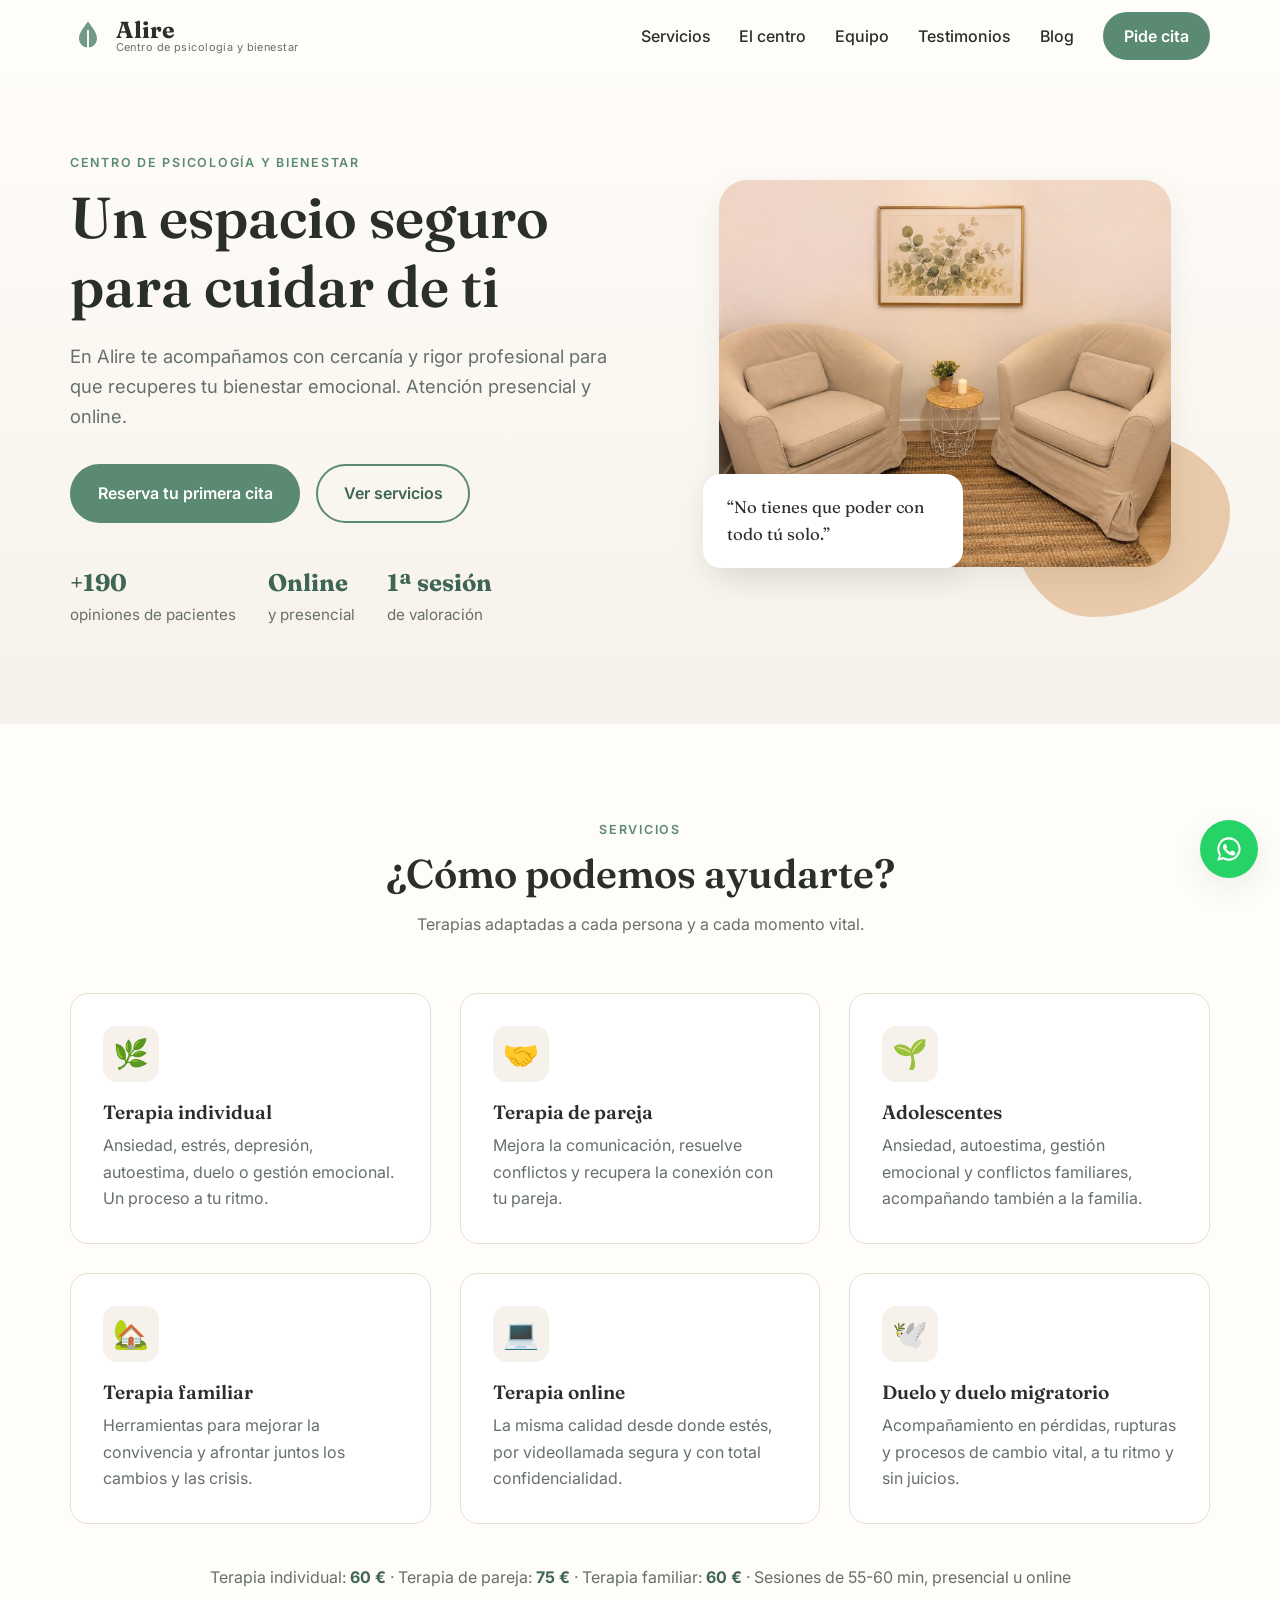
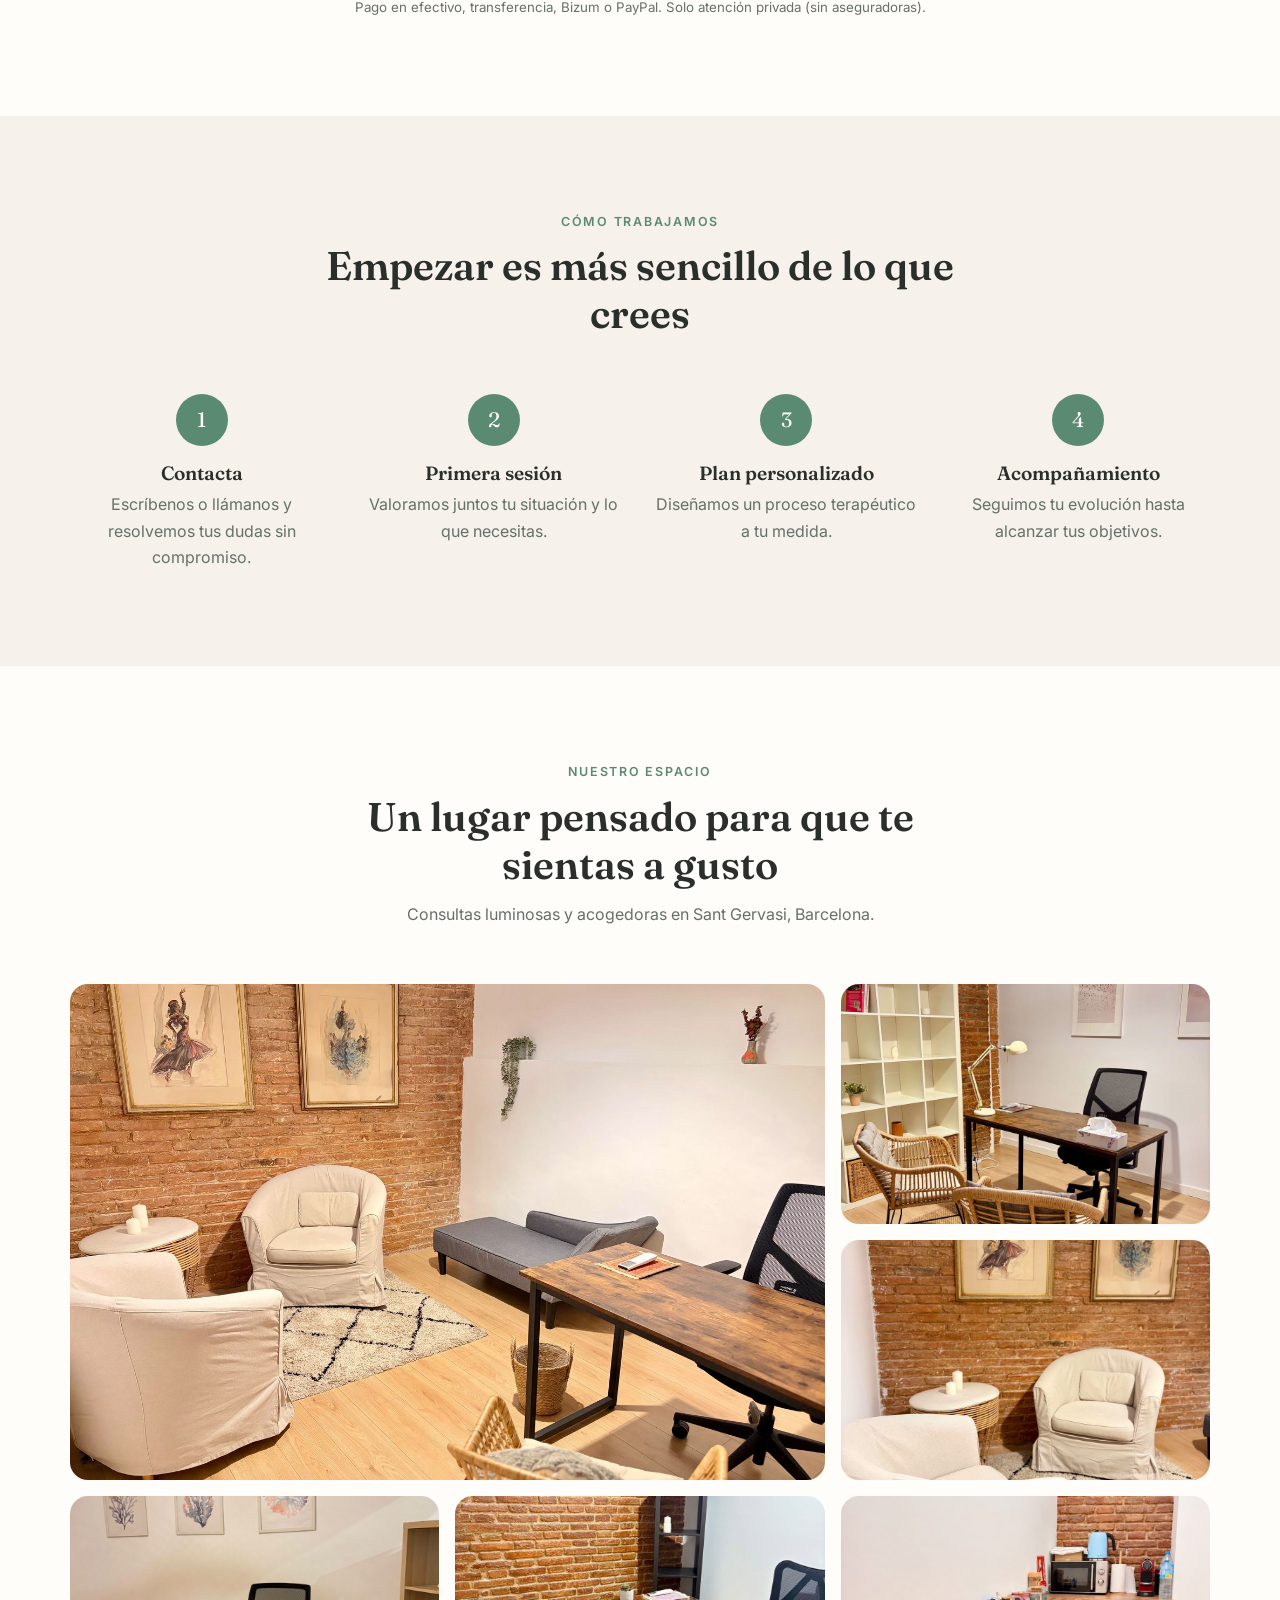
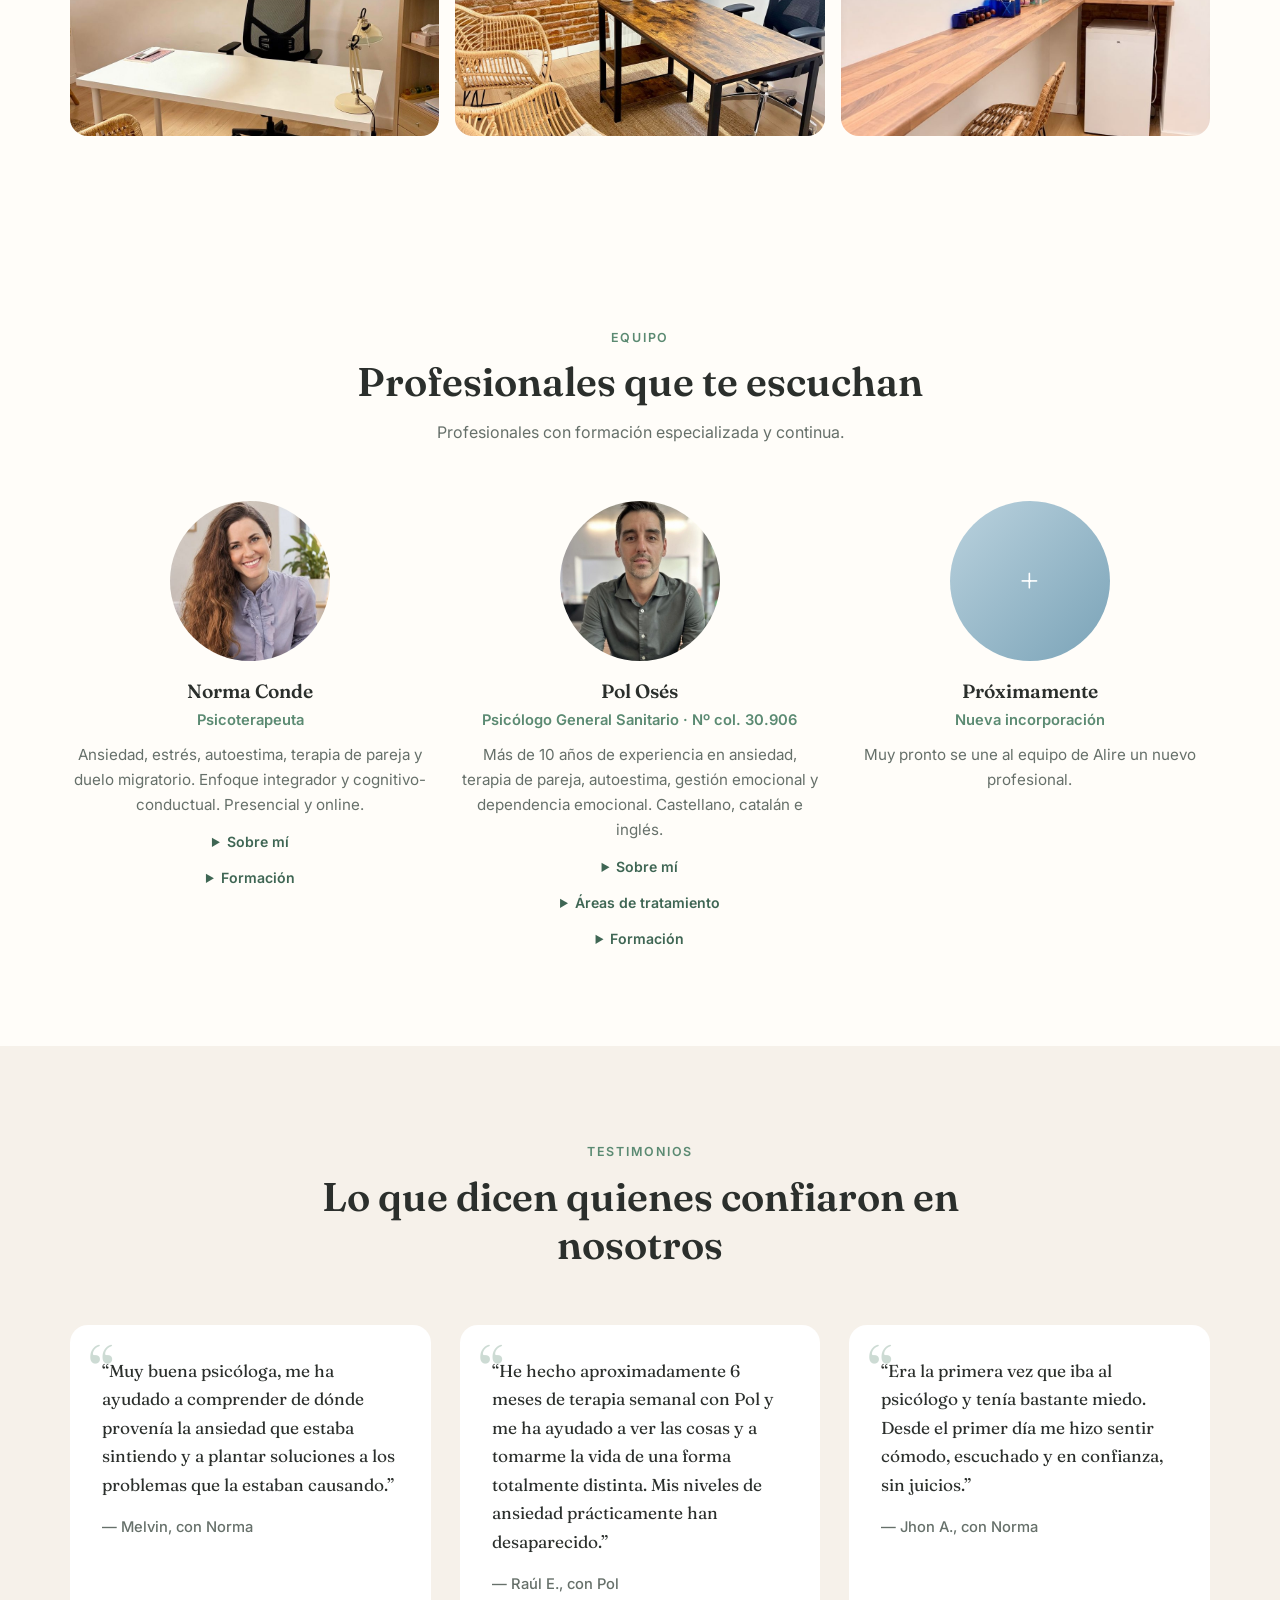
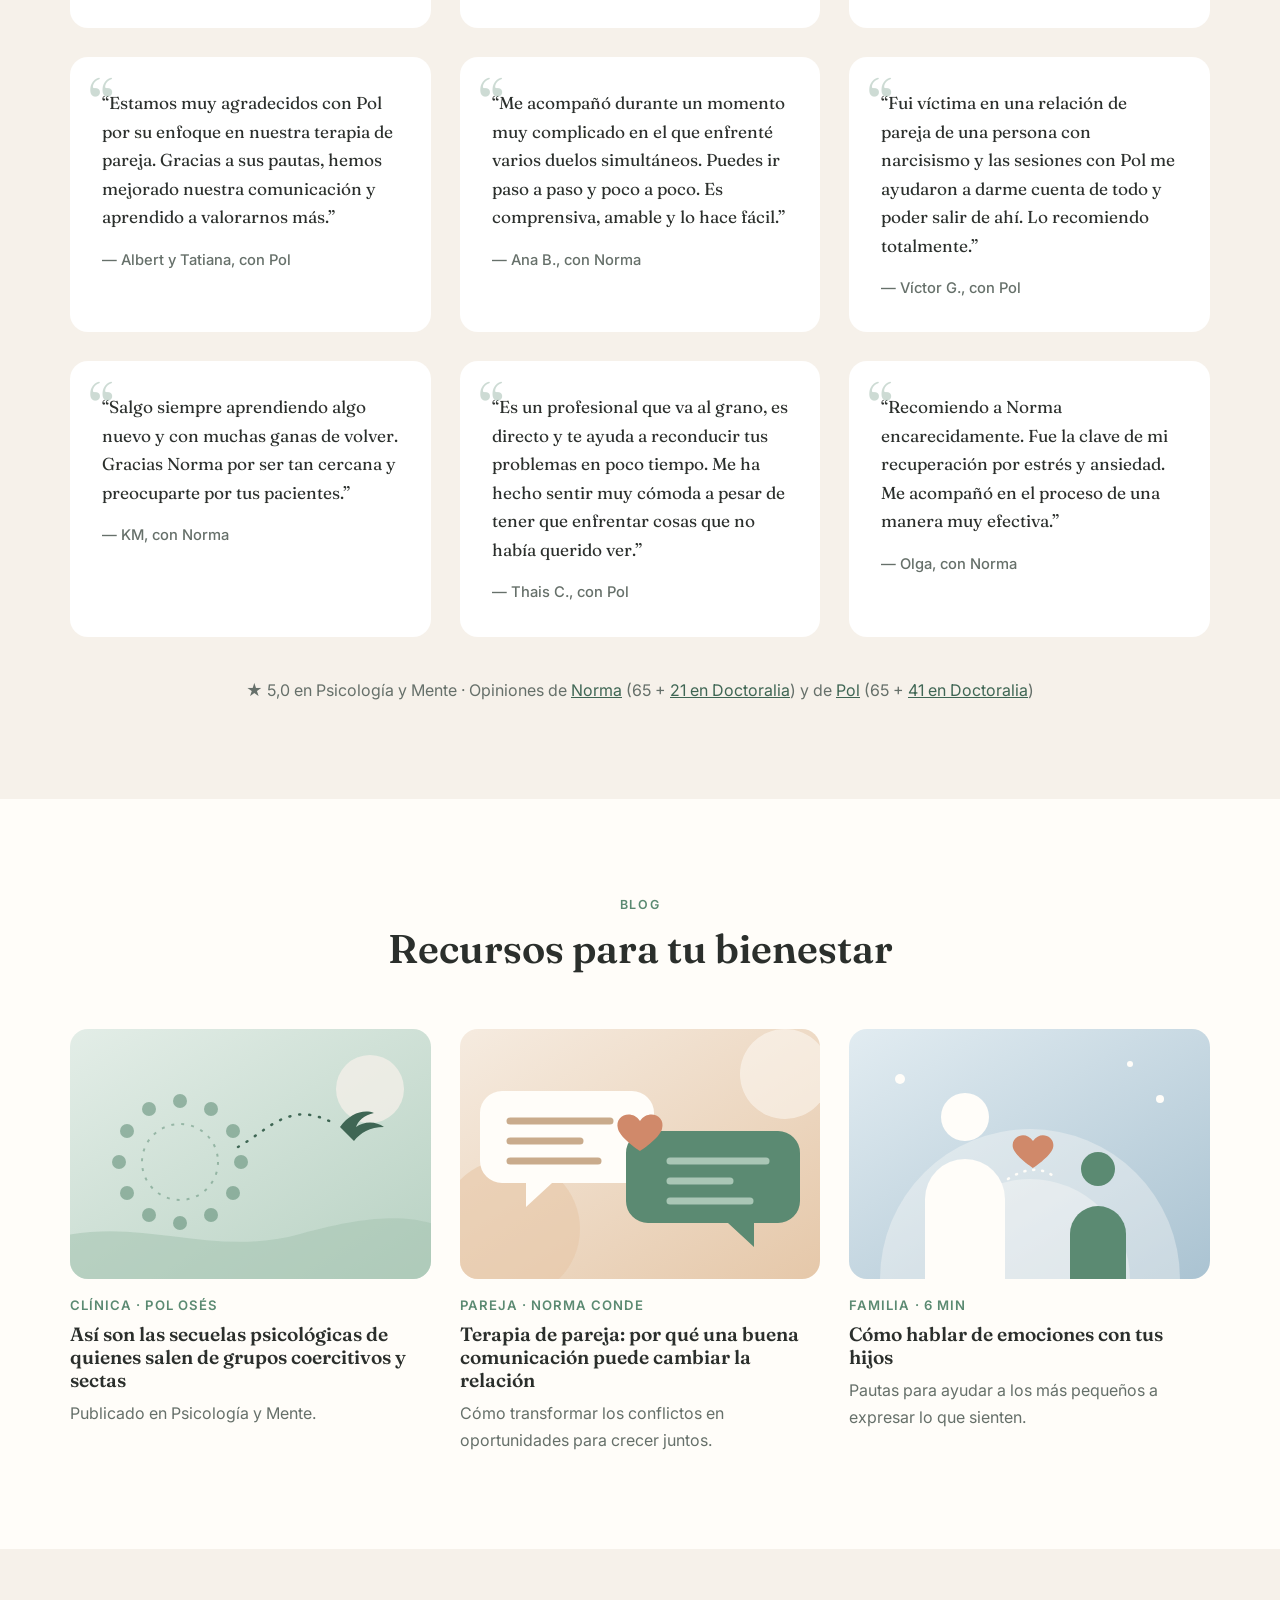
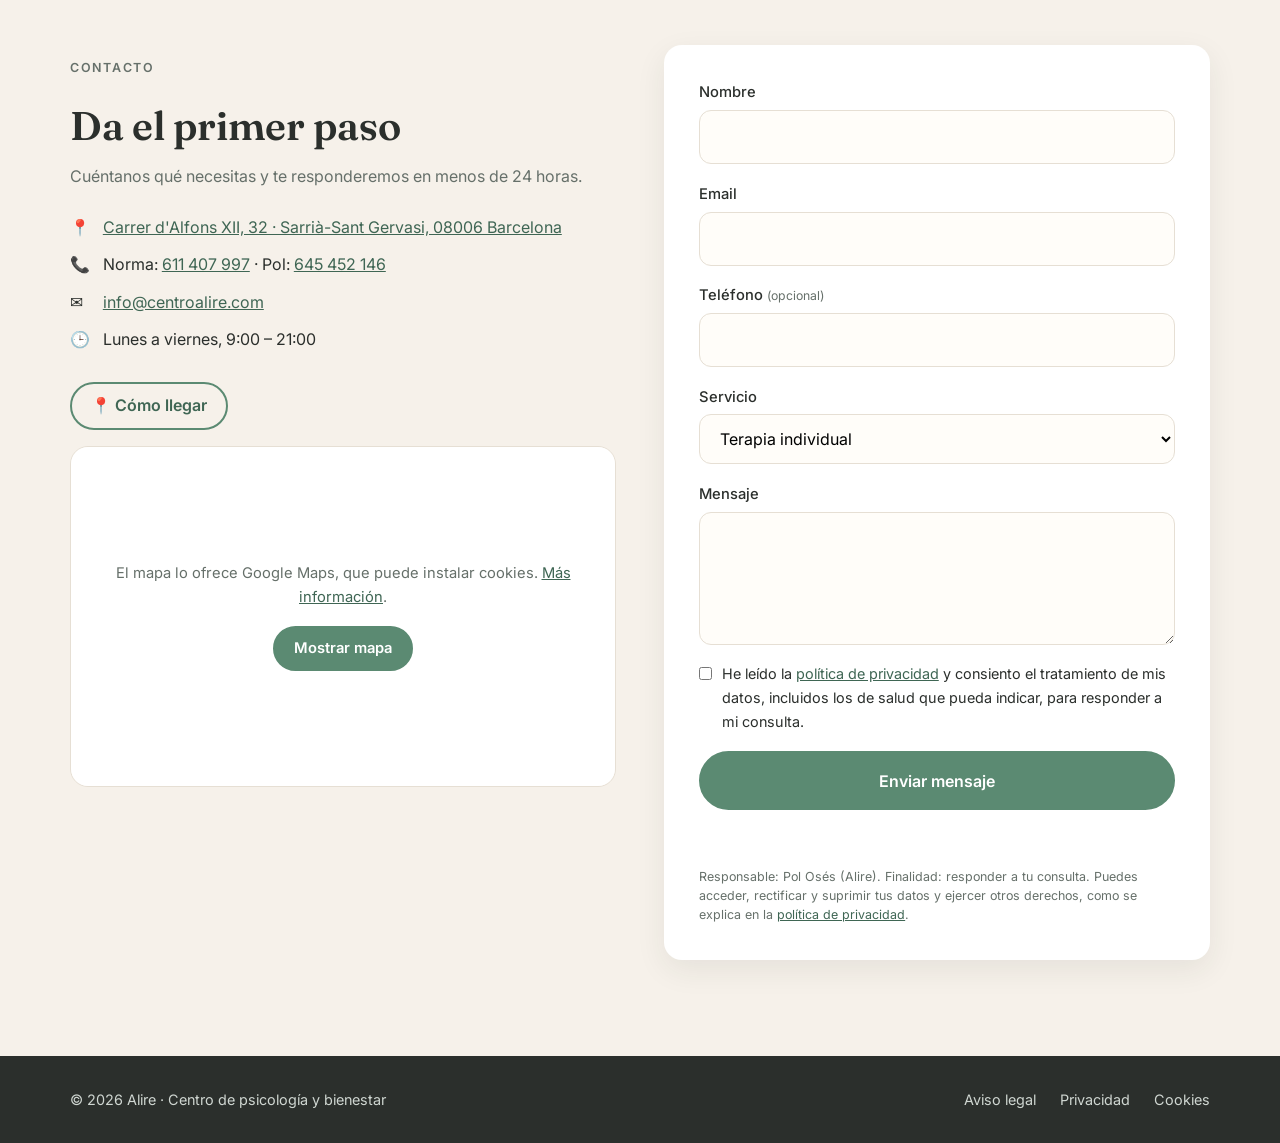
==== commit 4fb80cee: "Ilustraciones para los artículos del blog Co-Authored-By: Claude Opus 5.5 <noreply@anthropic.com> Cl" ====
--- a/index.html
+++ b/index.html
@@ -277,19 +277,19 @@
         </header>
         <div class="grid grid--3">
           <article class="post">
-            <div class="post__img" style="--hue: 150"></div>
+            <img class="post__img" src="img/blog/libertad.svg" alt="Ilustración sobre salir de un grupo coercitivo" width="400" height="250" loading="lazy">
             <p class="post__meta">Clínica · Pol Osés</p>
             <h3><a href="https://psicologiaymente.com/clinica/secuelas-psicologicas-quienes-salen-de-grupos-coercitivos-sectas" target="_blank" rel="noopener">Así son las secuelas psicológicas de quienes salen de grupos coercitivos y sectas</a></h3>
             <p>Publicado en Psicología y Mente.</p>
           </article>
           <article class="post">
-            <div class="post__img" style="--hue: 30"></div>
+            <img class="post__img" src="img/blog/pareja.svg" alt="Ilustración sobre comunicación en pareja" width="400" height="250" loading="lazy">
             <p class="post__meta">Pareja · Norma Conde</p>
             <h3><a href="#">Terapia de pareja: por qué una buena comunicación puede cambiar la relación</a></h3>
             <p>Cómo transformar los conflictos en oportunidades para crecer juntos.</p>
           </article>
           <article class="post">
-            <div class="post__img" style="--hue: 200"></div>
+            <img class="post__img" src="img/blog/emociones.svg" alt="Ilustración sobre hablar de emociones en familia" width="400" height="250" loading="lazy">
             <p class="post__meta">Familia · 6 min</p>
             <h3><a href="#">Cómo hablar de emociones con tus hijos</a></h3>
             <p>Pautas para ayudar a los más pequeños a expresar lo que sienten.</p>
--- a/css/styles.css
+++ b/css/styles.css
@@ -123,7 +123,7 @@
 .quote footer { color: var(--muted); font-size: .92rem; font-weight: 500; }
 
 /* Blog */
-.post__img { aspect-ratio: 16/10; border-radius: var(--radius); margin-bottom: 1rem; background: linear-gradient(135deg, hsl(var(--hue) 35% 85%), hsl(var(--hue) 30% 65%)); }
+.post__img { width: 100%; object-fit: cover; aspect-ratio: 16/10; border-radius: var(--radius); margin-bottom: 1rem; background: linear-gradient(135deg, hsl(var(--hue) 35% 85%), hsl(var(--hue) 30% 65%)); }
 .post__meta { font-size: .82rem; color: var(--green); font-weight: 600; text-transform: uppercase; letter-spacing: .08em; }
 .post h3 { margin: .4rem 0 .5rem; }
 .post h3 a { color: var(--ink); text-decoration: none; }
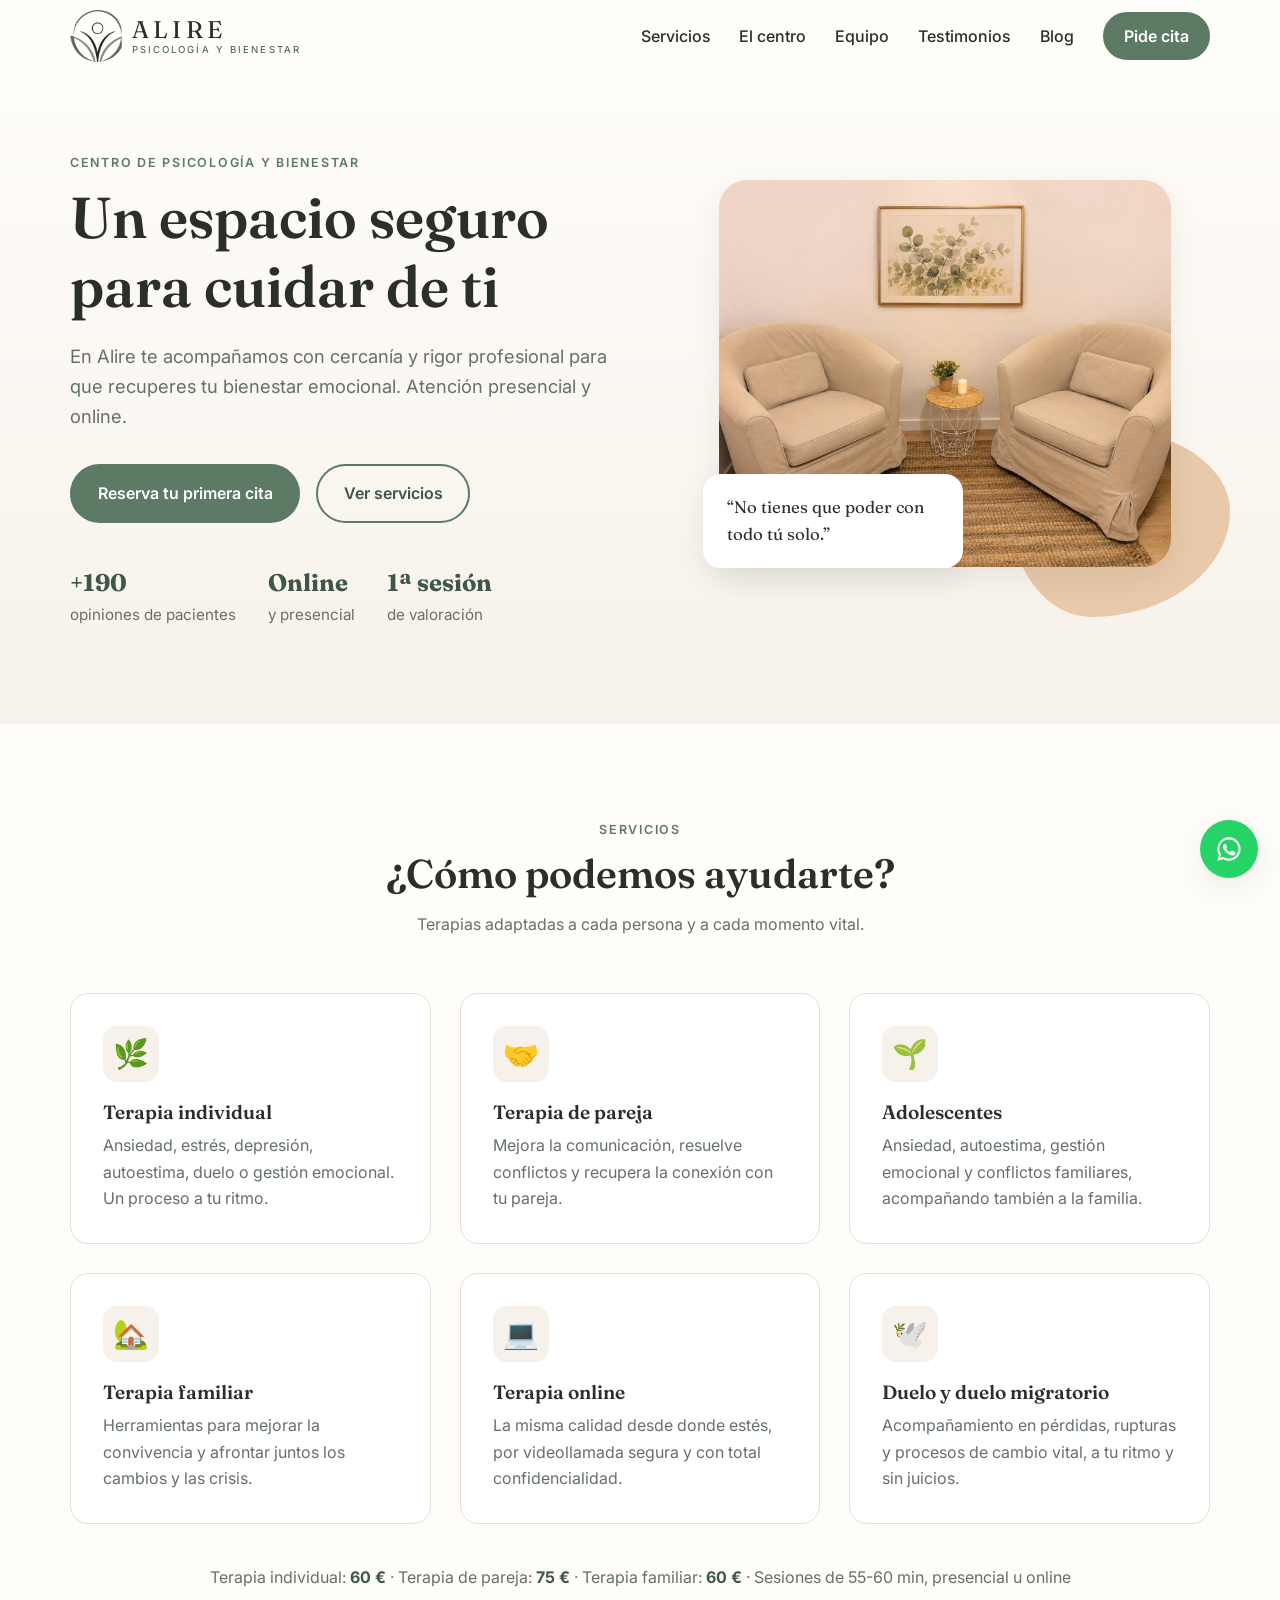
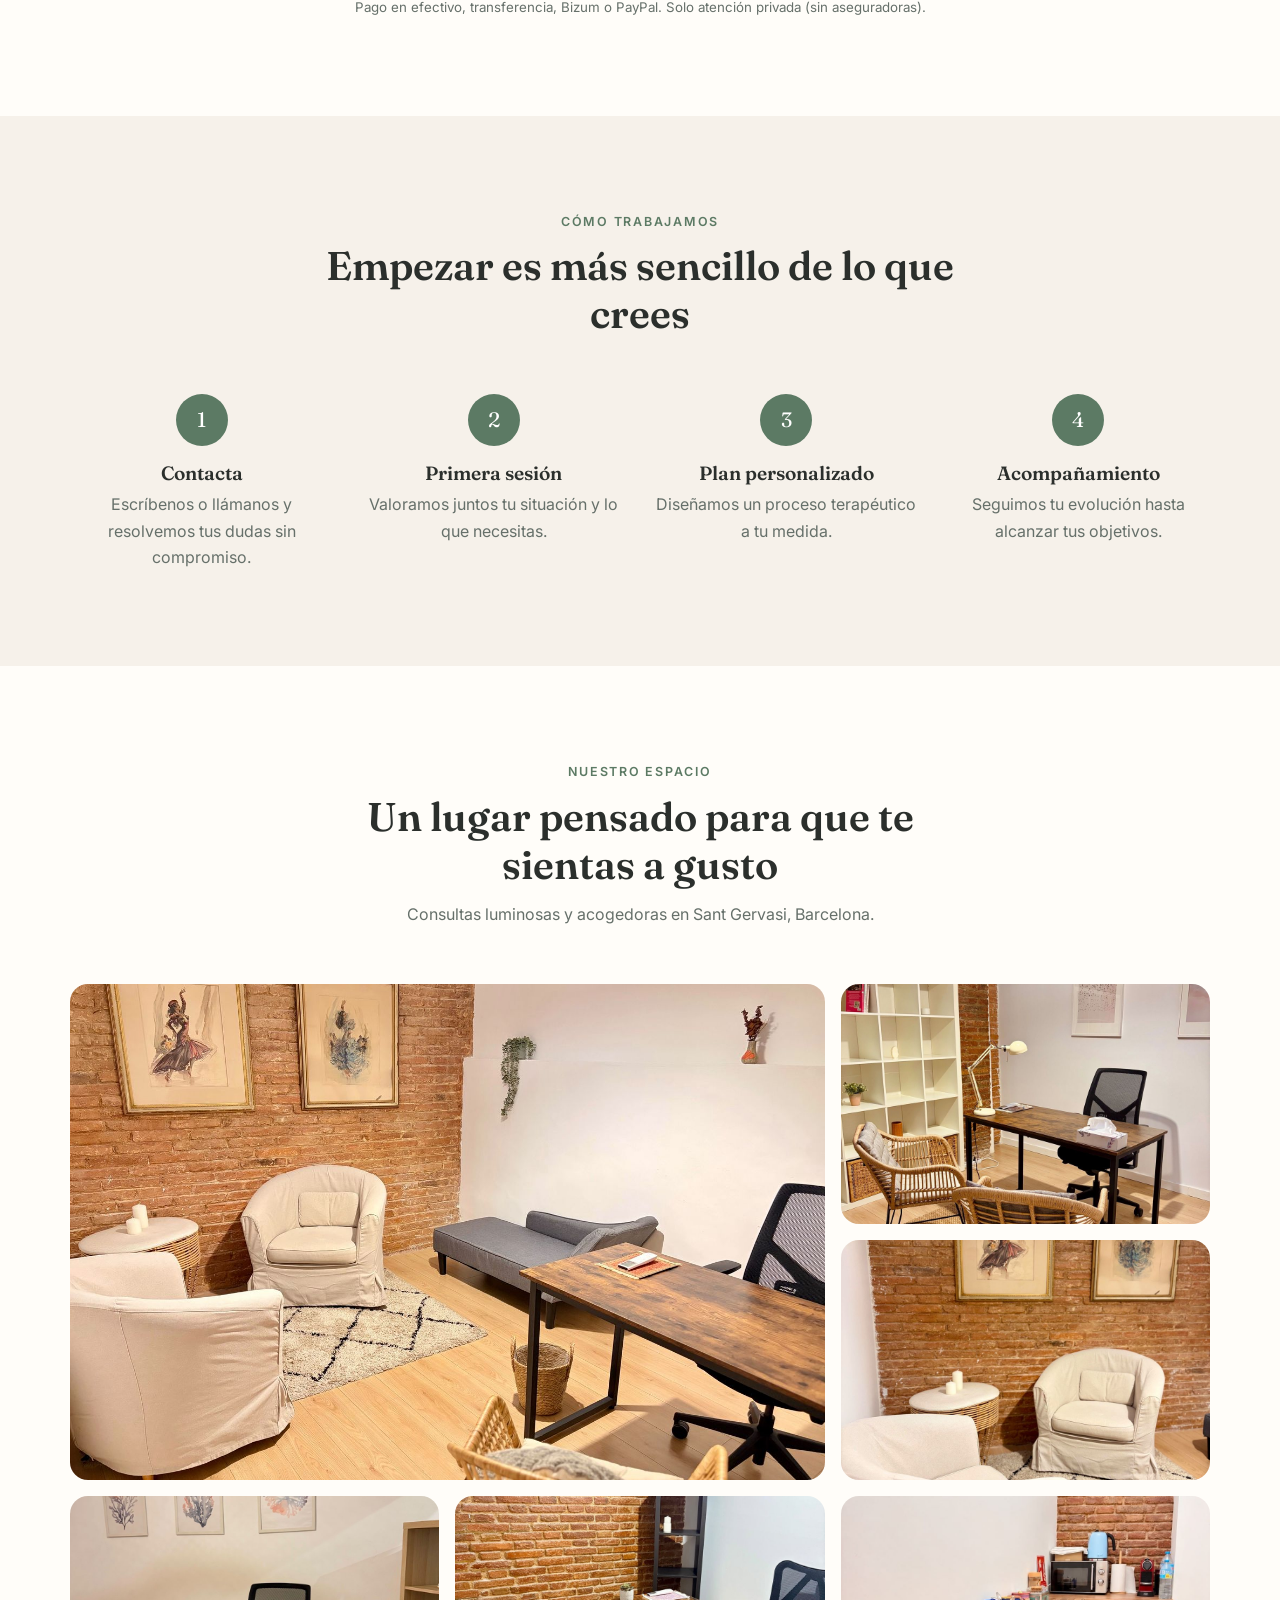
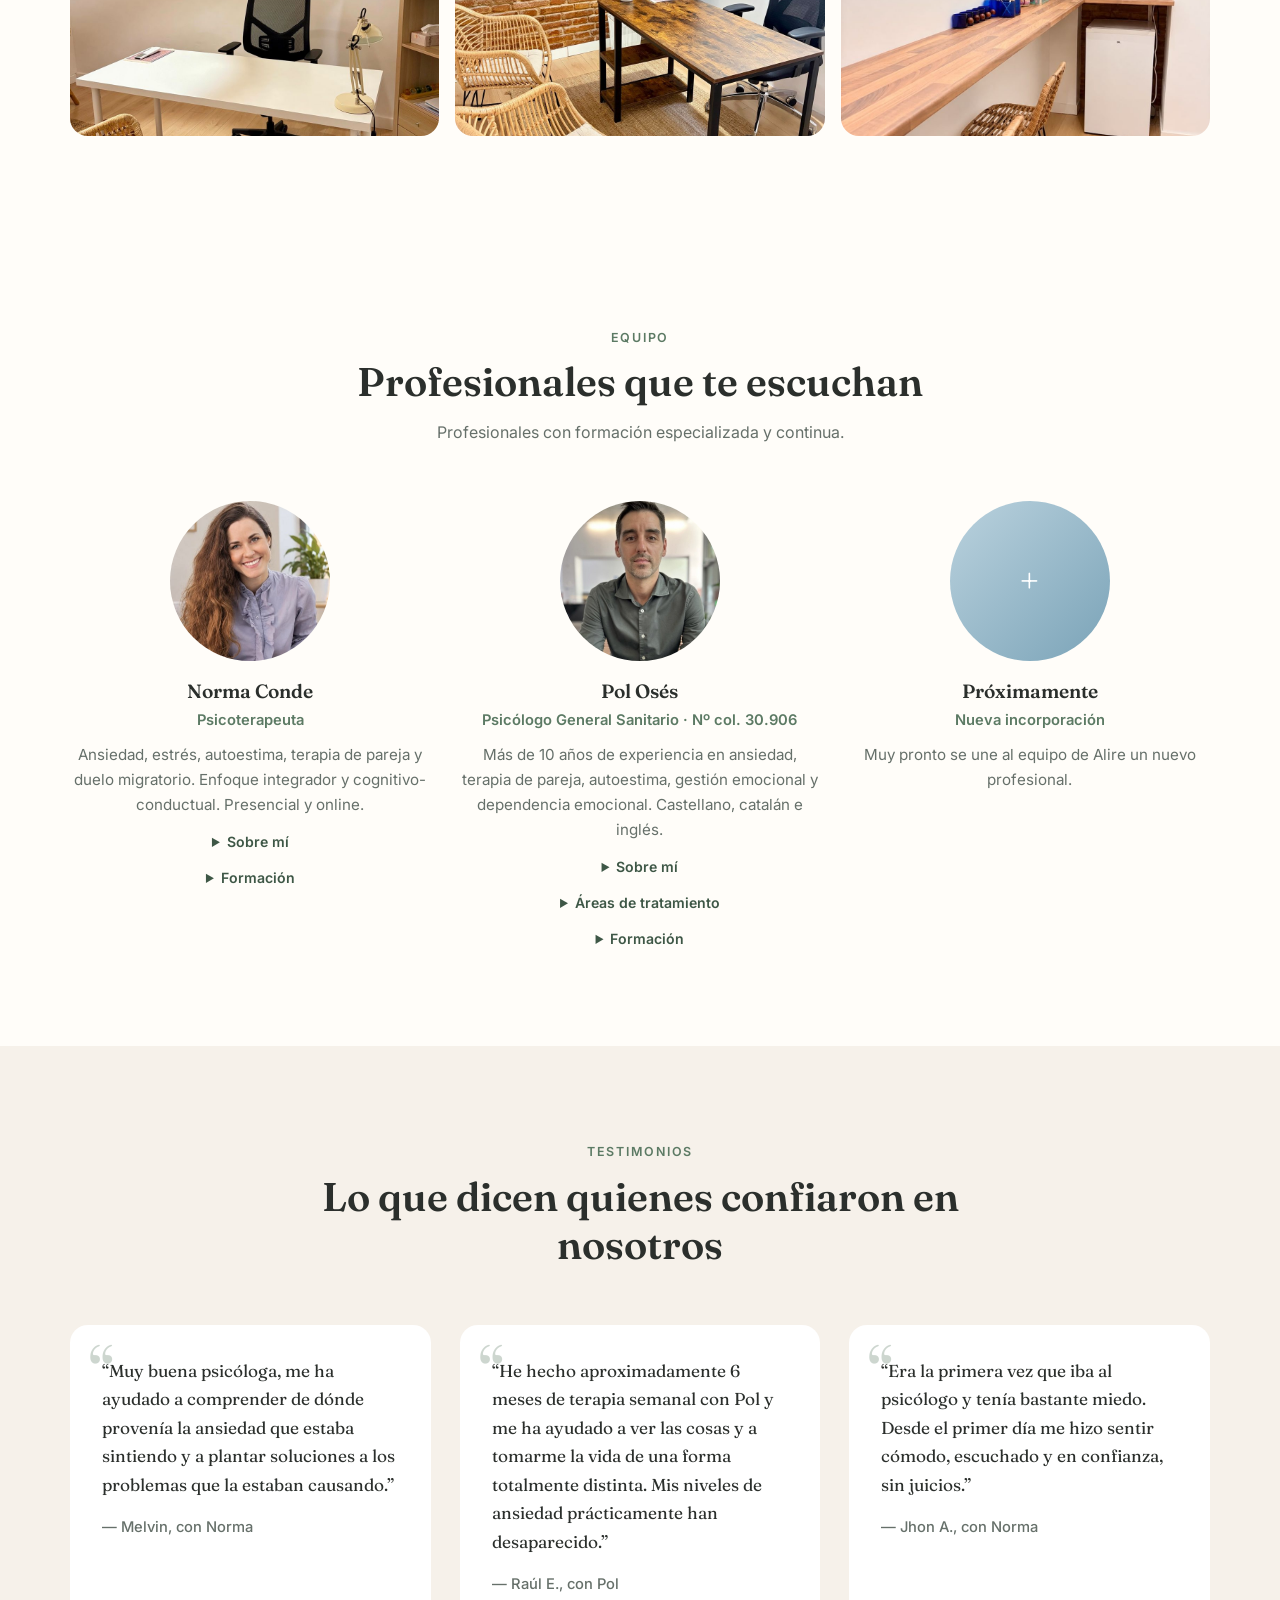
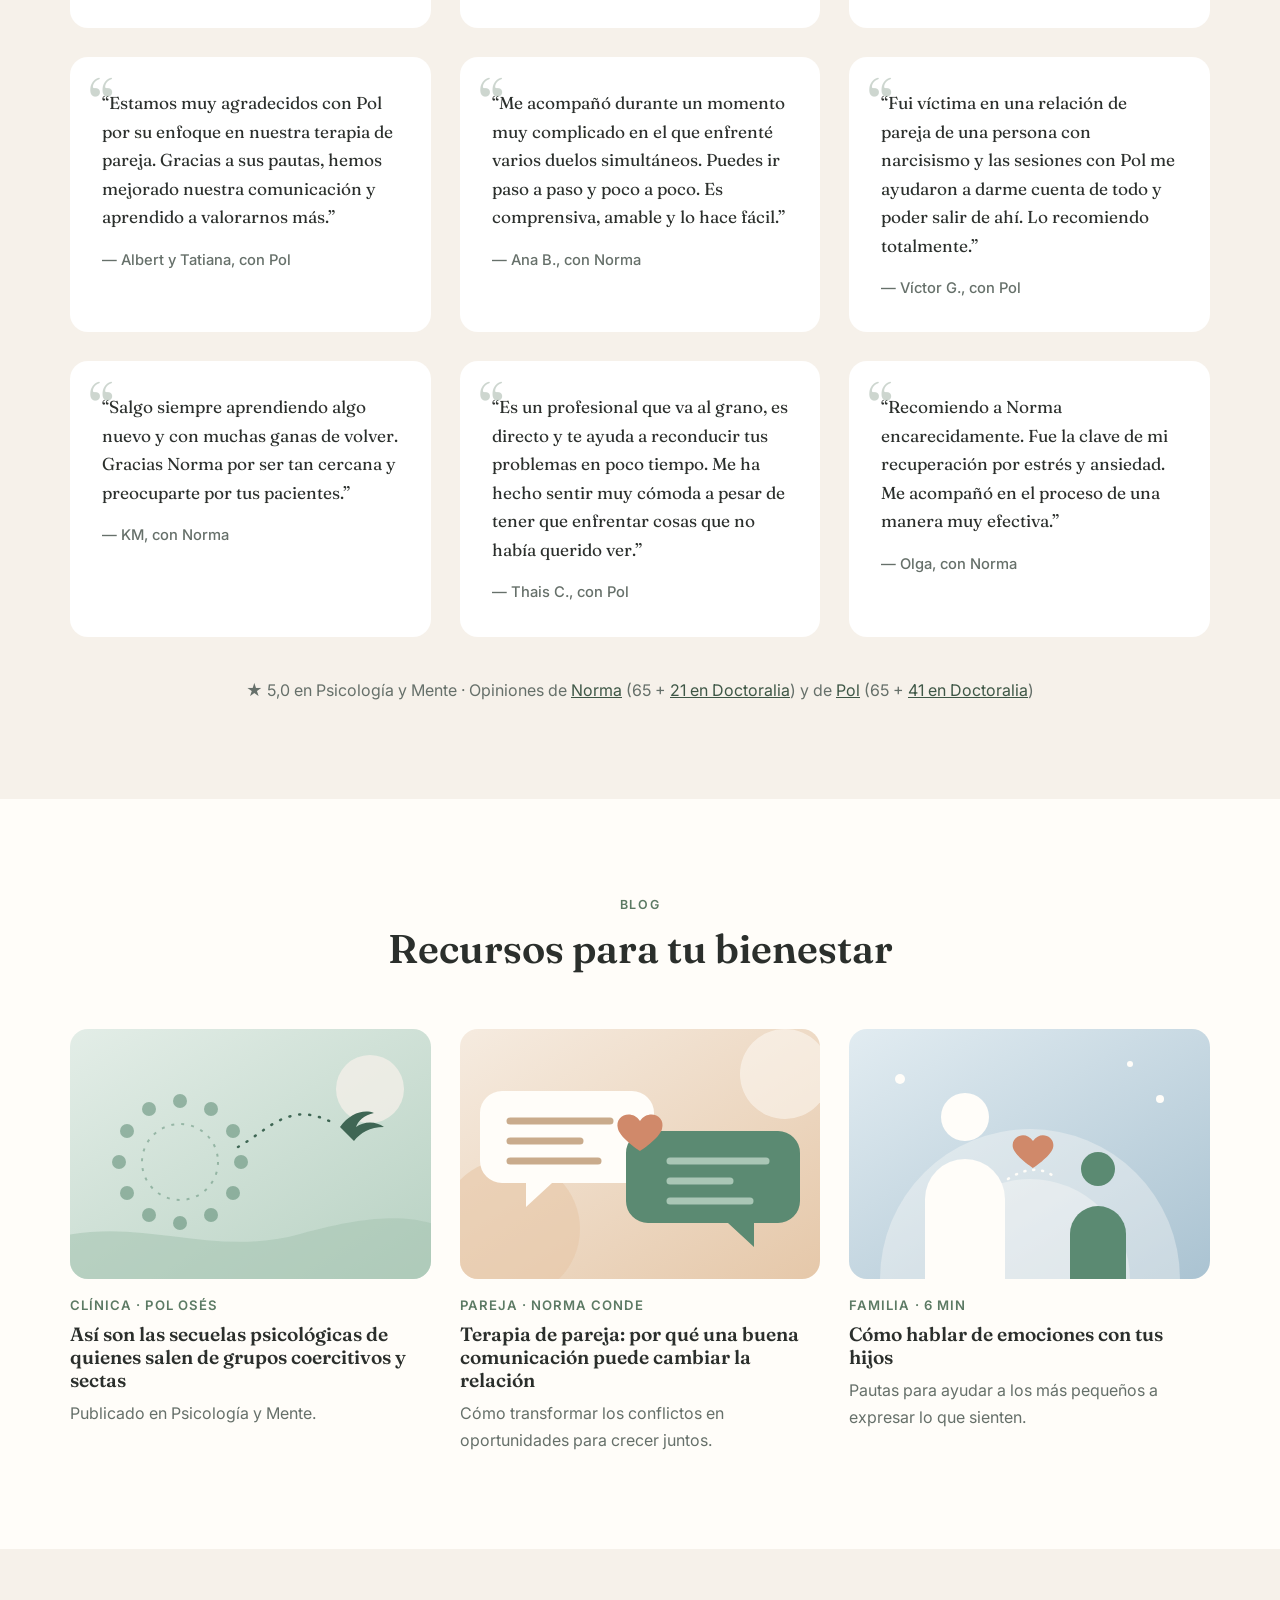
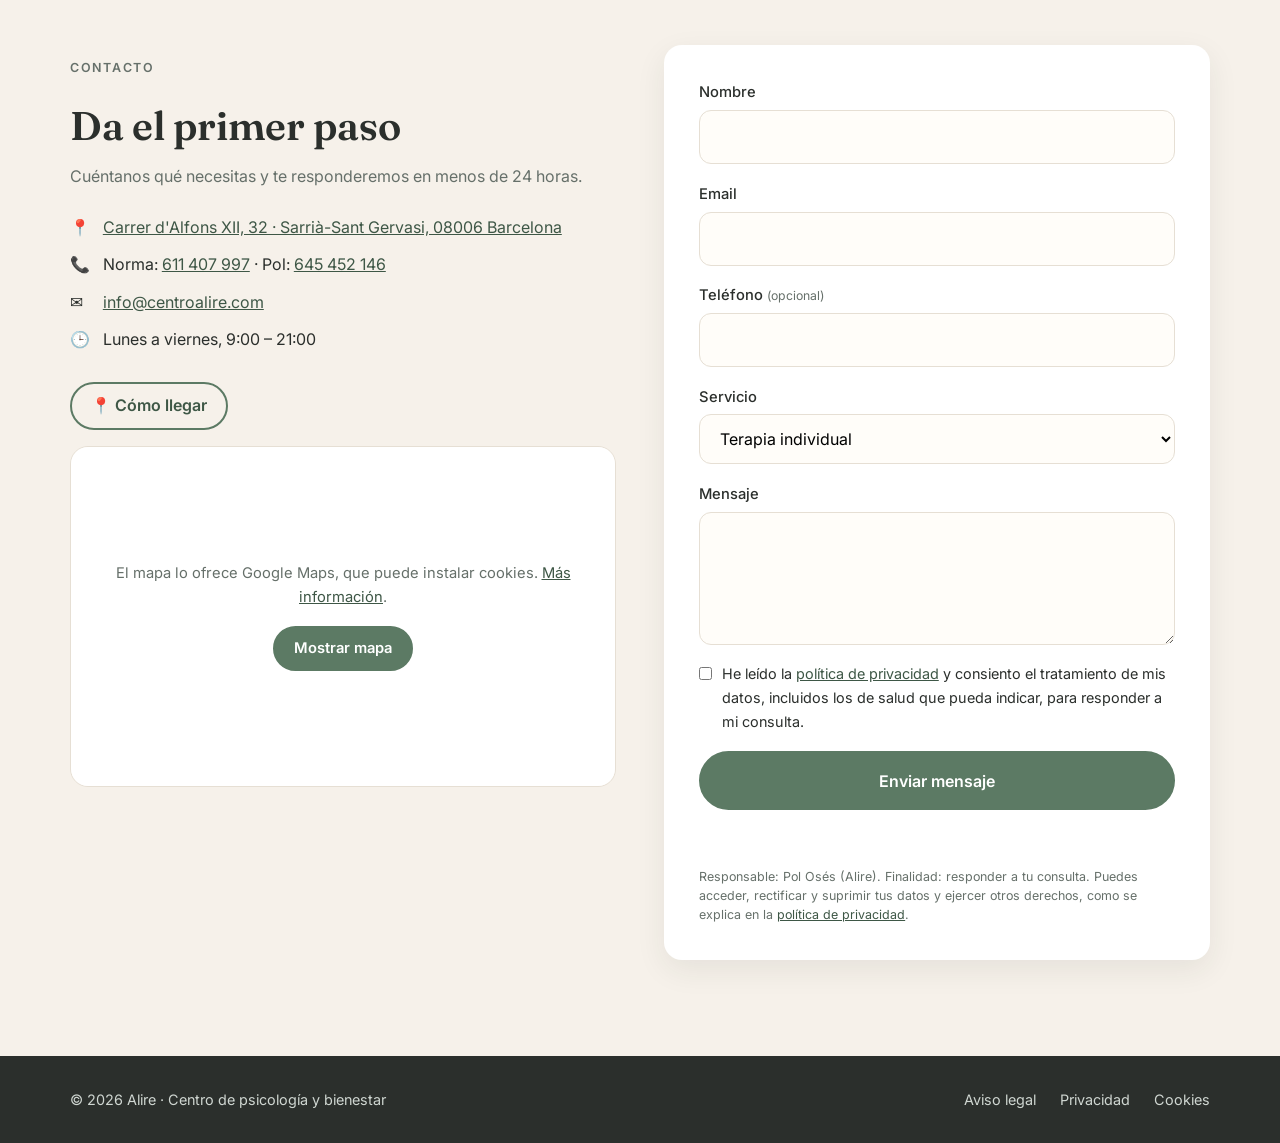
==== commit fcaae9a0: "Logo de Alire en cabecera, favicon y colores alineados con el logo Co-Authored-By: Claude Opus 5.5 <" ====
--- a/index.html
+++ b/index.html
@@ -5,6 +5,12 @@
   <meta name="viewport" content="width=device-width, initial-scale=1.0">
   <title>Alire · Centro de psicología y bienestar</title>
   <meta name="description" content="Alire, centro de psicología y bienestar en Barcelona: terapia para adultos, parejas, familias y adolescentes. Atención presencial y online.">
+  <meta property="og:title" content="Alire · Psicología y bienestar">
+  <meta property="og:description" content="Centro de psicología y bienestar en Barcelona. Terapia individual, de pareja, familiar y para adolescentes. Presencial y online.">
+  <meta property="og:image" content="https://www.centroalire.com/img/logo.png">
+  <meta property="og:url" content="https://www.centroalire.com/">
+  <link rel="icon" type="image/png" href="img/favicon.png">
+  <link rel="apple-touch-icon" href="img/apple-touch-icon.png">
   <link rel="preconnect" href="https://fonts.googleapis.com">
   <link rel="preconnect" href="https://fonts.gstatic.com" crossorigin>
   <link href="https://fonts.googleapis.com/css2?family=Fraunces:opsz,wght@9..144,400;9..144,600&family=Inter:wght@400;500;600&display=swap" rel="stylesheet">
@@ -16,10 +22,8 @@
   <header class="header" id="top">
     <div class="container header__inner">
       <a href="#top" class="logo" aria-label="Alire, inicio">
-        <span class="logo__mark" aria-hidden="true">
-          <svg viewBox="0 0 40 40"><path d="M20 4c-6 8-10 13-10 19a10 10 0 0 0 20 0c0-6-4-11-10-19z" fill="currentColor" opacity=".85"/><path d="M20 14v22" stroke="#fff" stroke-width="2" stroke-linecap="round"/></svg>
-        </span>
-        <span class="logo__text"><strong>Alire</strong><small>Centro de psicología y bienestar</small></span>
+        <img class="logo__mark" src="img/logo-icono.png" alt="" width="52" height="52">
+        <span class="logo__text"><strong>Alire</strong><small>Psicología y bienestar</small></span>
       </a>
       <button class="nav-toggle" aria-label="Abrir menú" aria-expanded="false" aria-controls="nav">
         <span></span><span></span><span></span>
--- a/css/styles.css
+++ b/css/styles.css
@@ -1,6 +1,6 @@
 :root {
-  --green: #5b8a72;
-  --green-dark: #3f6654;
+  --green: #5c7a64;
+  --green-dark: #3e5746;
   --sand: #f6f1ea;
   --cream: #fffdf9;
   --ink: #2b2f2c;
@@ -43,9 +43,10 @@
 .header.scrolled { border-color: var(--line); }
 .header__inner { display: flex; align-items: center; justify-content: space-between; height: 72px; }
 .logo { display: flex; align-items: center; gap: .6rem; text-decoration: none; color: var(--ink); }
-.logo__mark { width: 36px; height: 36px; color: var(--green); }
-.logo__text { font-family: var(--serif); font-size: 1.45rem; line-height: 1.05; display: flex; flex-direction: column; }
-.logo__text small { font-family: var(--sans); font-size: .68rem; letter-spacing: .04em; color: var(--muted); }
+.logo__mark { width: 52px; height: 52px; }
+.logo__text strong { font-weight: 400; }
+.logo__text { font-family: var(--serif); font-size: 1.5rem; line-height: 1.05; display: flex; flex-direction: column; text-transform: uppercase; letter-spacing: .18em; }
+.logo__text small { font-family: var(--sans); font-size: .6rem; letter-spacing: .22em; color: var(--green-dark); margin-top: .2rem; }
 .nav { display: flex; align-items: center; gap: 1.8rem; }
 .nav a:not(.btn) { text-decoration: none; color: var(--ink); font-weight: 500; }
 .nav a:not(.btn):hover { color: var(--green); }
@@ -144,7 +145,7 @@
 .form input, .form select, .form textarea {
   font: inherit; padding: .8rem 1rem; border: 1px solid var(--line); border-radius: 12px; background: var(--cream); transition: border-color .2s, box-shadow .2s;
 }
-.form input:focus, .form select:focus, .form textarea:focus { outline: none; border-color: var(--green); box-shadow: 0 0 0 3px rgba(91, 138, 114, .2); }
+.form input:focus, .form select:focus, .form textarea:focus { outline: none; border-color: var(--green); box-shadow: 0 0 0 3px rgba(92, 122, 100, .2); }
 .form .invalid { border-color: #c0573f; }
 .form__check { display: flex; gap: .6rem; align-items: flex-start; font-size: .9rem !important; font-weight: 400 !important; }
 .form__check input { margin-top: .3rem; }
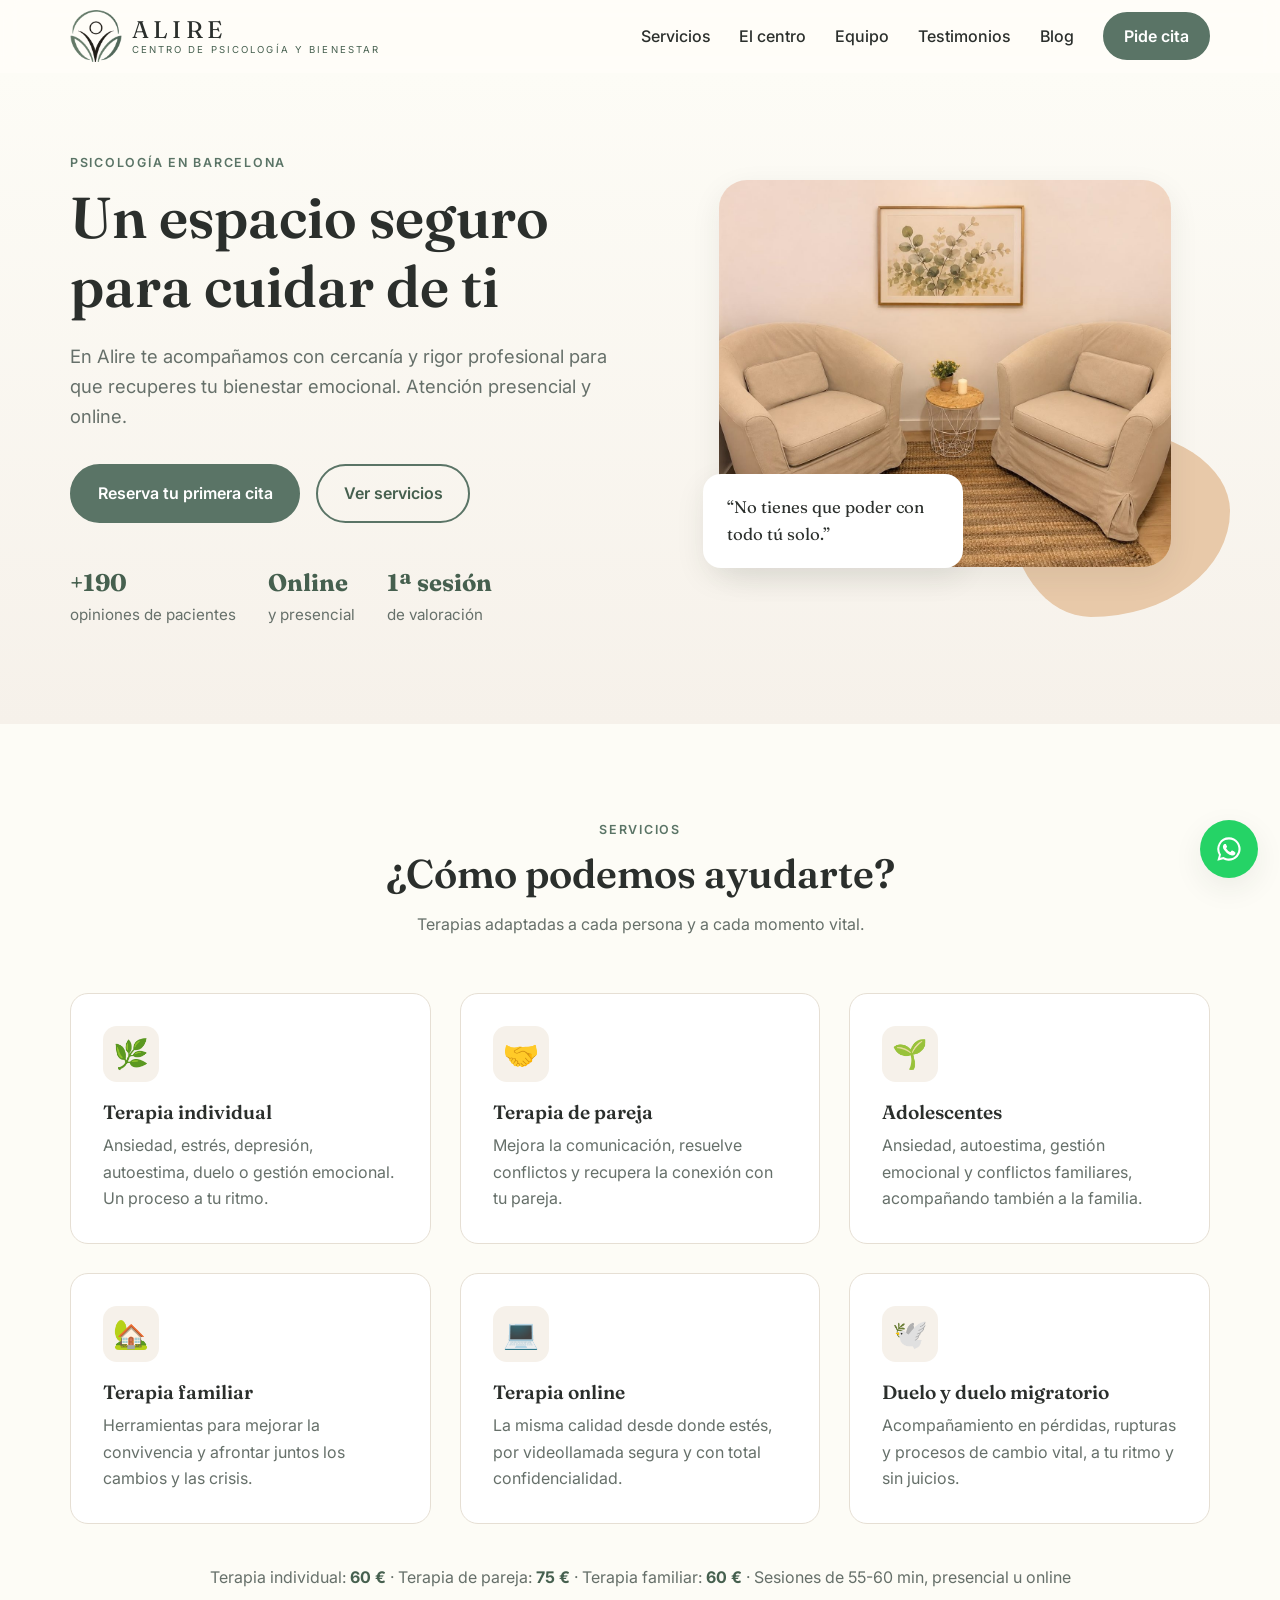
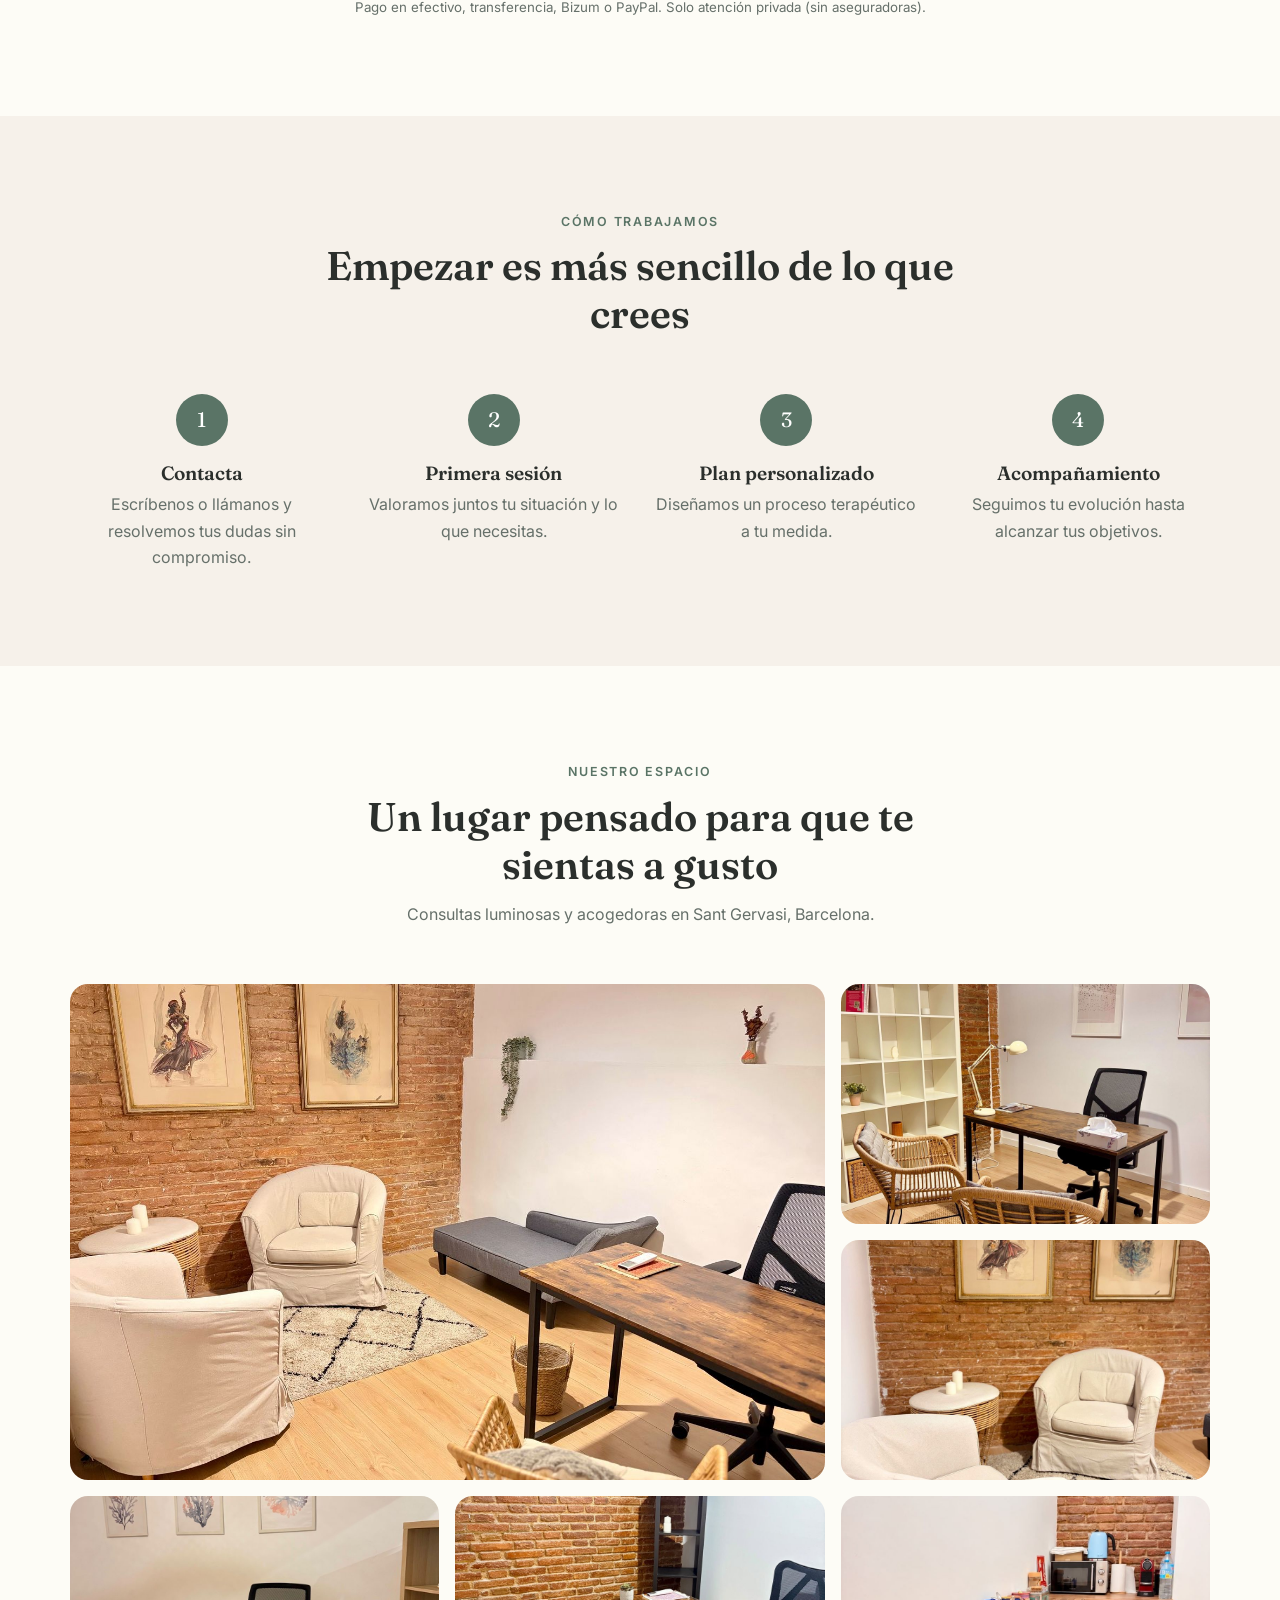
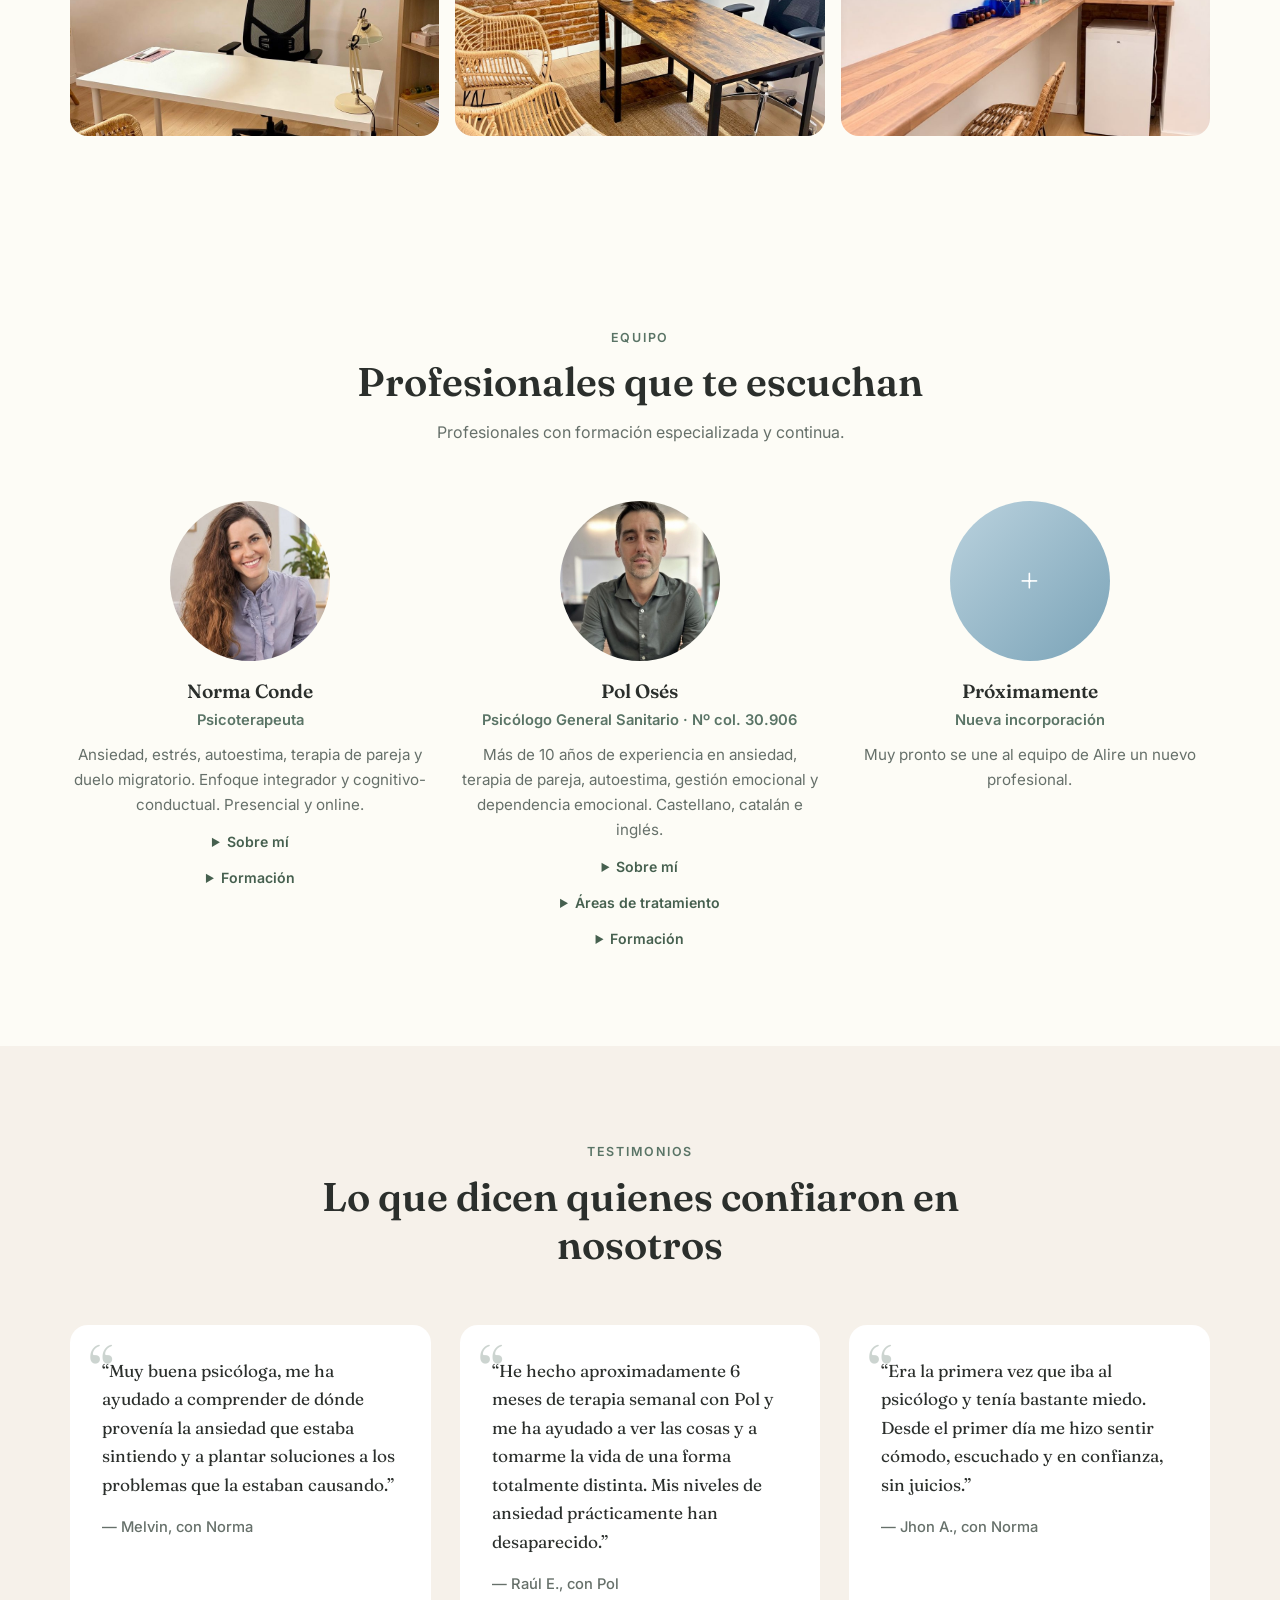
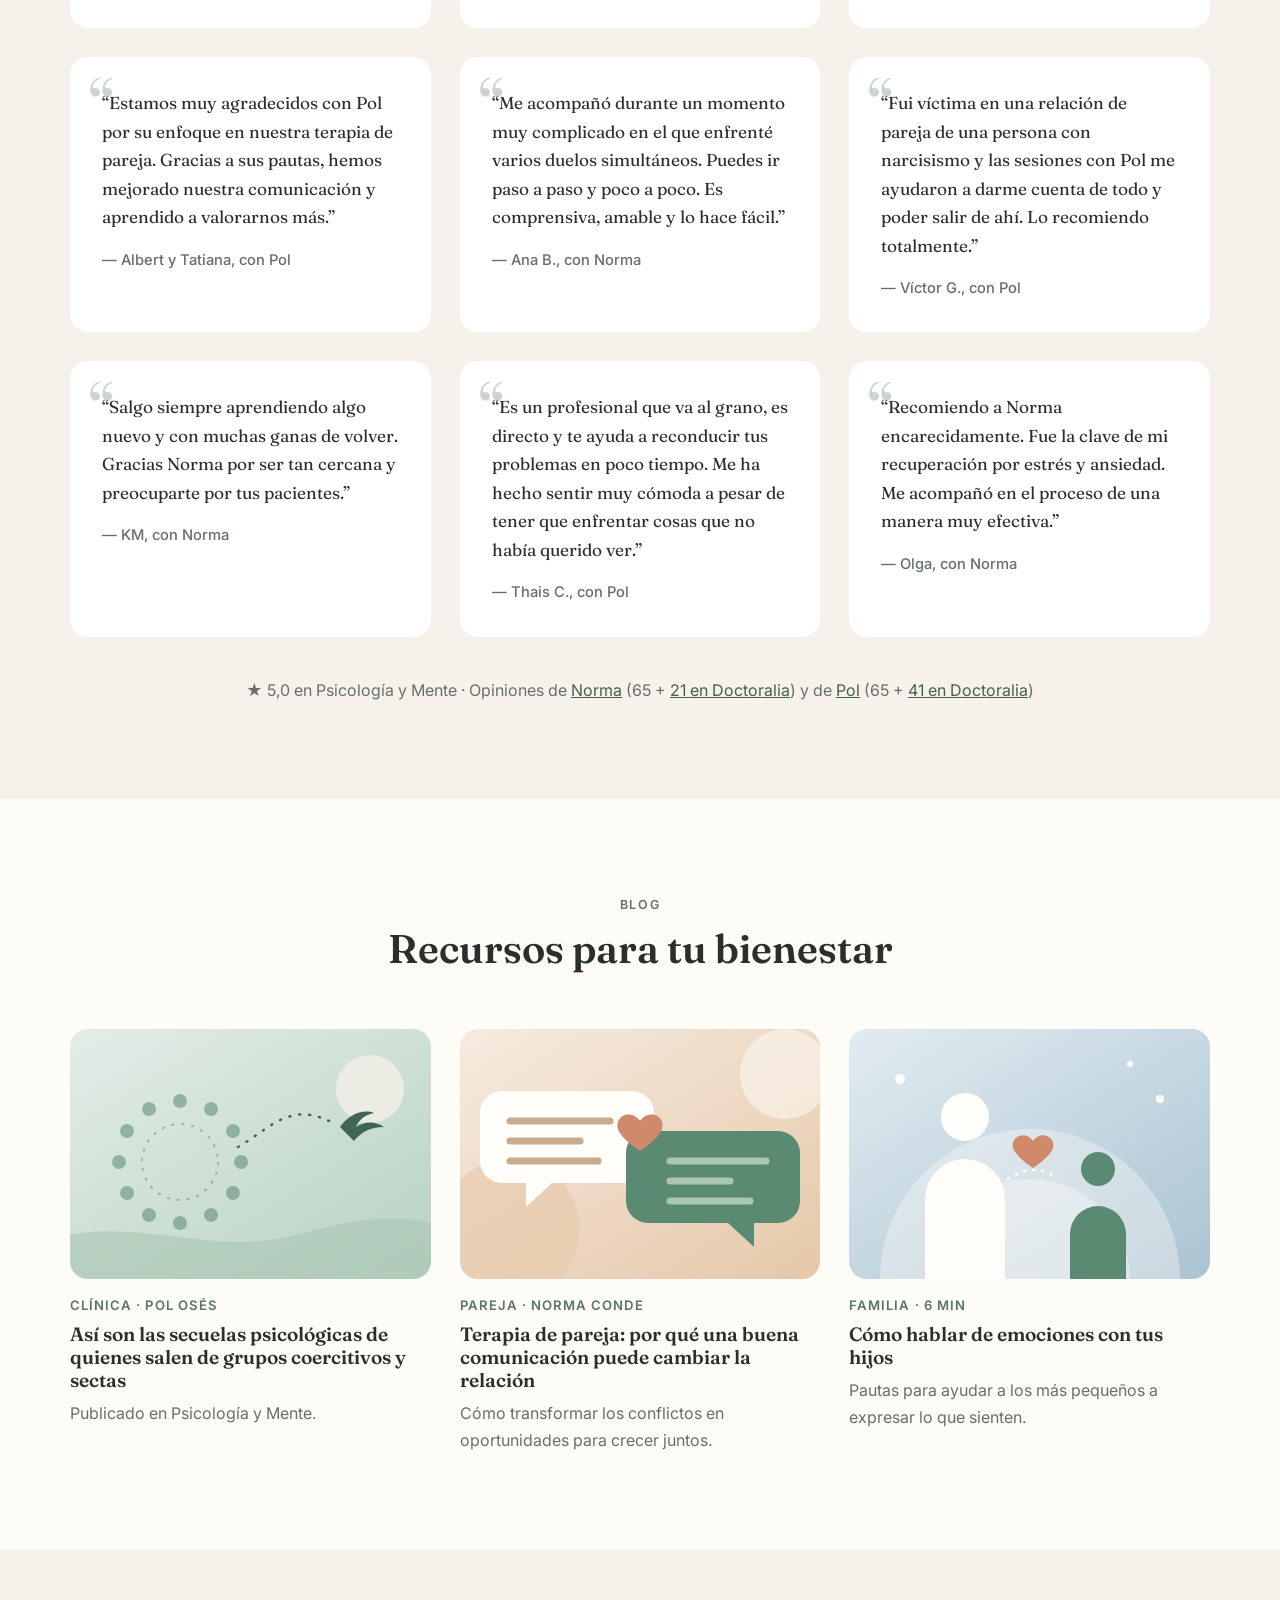
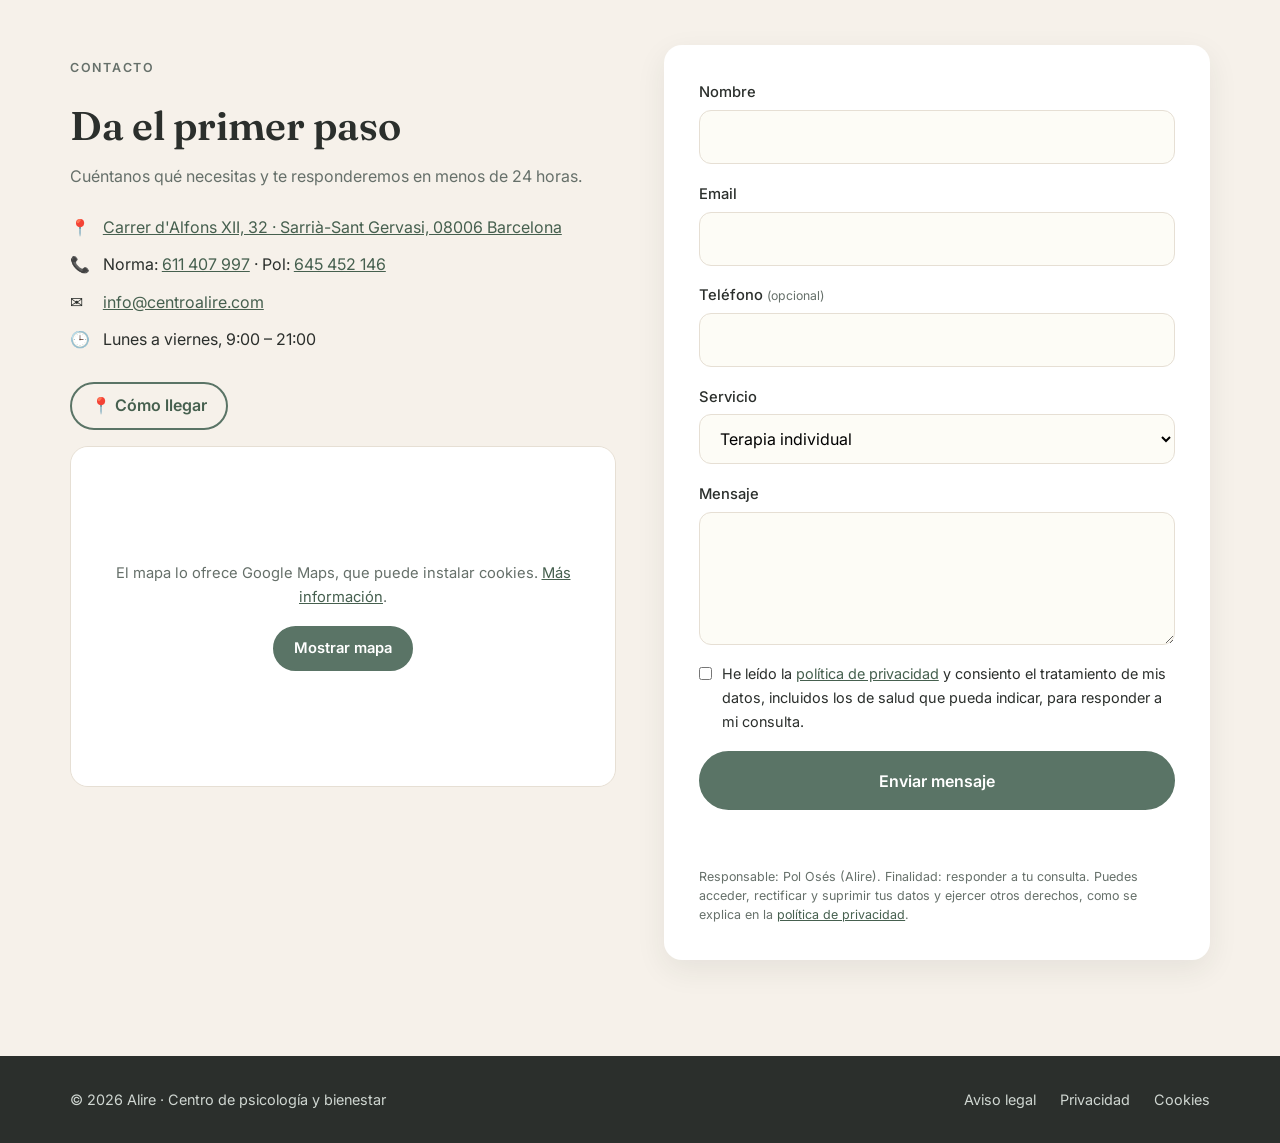
==== commit 5ac7d6b5: "Logo con nuevos colores, subtítulo completo y paleta ajustada Co-Authored-By: Claude Opus 5.5 <norep" ====
--- a/index.html
+++ b/index.html
@@ -5,7 +5,7 @@
   <meta name="viewport" content="width=device-width, initial-scale=1.0">
   <title>Alire · Centro de psicología y bienestar</title>
   <meta name="description" content="Alire, centro de psicología y bienestar en Barcelona: terapia para adultos, parejas, familias y adolescentes. Atención presencial y online.">
-  <meta property="og:title" content="Alire · Psicología y bienestar">
+  <meta property="og:title" content="Alire · Centro de psicología y bienestar">
   <meta property="og:description" content="Centro de psicología y bienestar en Barcelona. Terapia individual, de pareja, familiar y para adolescentes. Presencial y online.">
   <meta property="og:image" content="https://www.centroalire.com/img/logo.png">
   <meta property="og:url" content="https://www.centroalire.com/">
@@ -23,7 +23,7 @@
     <div class="container header__inner">
       <a href="#top" class="logo" aria-label="Alire, inicio">
         <img class="logo__mark" src="img/logo-icono.png" alt="" width="52" height="52">
-        <span class="logo__text"><strong>Alire</strong><small>Psicología y bienestar</small></span>
+        <span class="logo__text"><strong>Alire</strong><small>Centro de psicología y bienestar</small></span>
       </a>
       <button class="nav-toggle" aria-label="Abrir menú" aria-expanded="false" aria-controls="nav">
         <span></span><span></span><span></span>
@@ -44,7 +44,7 @@
     <section class="hero">
       <div class="container hero__inner">
         <div class="hero__text">
-          <p class="eyebrow">Centro de psicología y bienestar</p>
+          <p class="eyebrow">Psicología en Barcelona</p>
           <h1>Un espacio seguro para cuidar de ti</h1>
           <p class="lead">En Alire te acompañamos con cercanía y rigor profesional para que recuperes tu bienestar emocional. Atención presencial y online.</p>
           <div class="hero__actions">
--- a/css/styles.css
+++ b/css/styles.css
@@ -1,8 +1,8 @@
 :root {
-  --green: #5c7a64;
-  --green-dark: #3e5746;
+  --green: #5a7466;
+  --green-dark: #46604f;
   --sand: #f6f1ea;
-  --cream: #fffdf9;
+  --cream: #fdfcf6;
   --ink: #2b2f2c;
   --muted: #66706a;
   --line: #e6dfd4;
@@ -145,7 +145,7 @@
 .form input, .form select, .form textarea {
   font: inherit; padding: .8rem 1rem; border: 1px solid var(--line); border-radius: 12px; background: var(--cream); transition: border-color .2s, box-shadow .2s;
 }
-.form input:focus, .form select:focus, .form textarea:focus { outline: none; border-color: var(--green); box-shadow: 0 0 0 3px rgba(92, 122, 100, .2); }
+.form input:focus, .form select:focus, .form textarea:focus { outline: none; border-color: var(--green); box-shadow: 0 0 0 3px rgba(90, 116, 102, .2); }
 .form .invalid { border-color: #c0573f; }
 .form__check { display: flex; gap: .6rem; align-items: flex-start; font-size: .9rem !important; font-weight: 400 !important; }
 .form__check input { margin-top: .3rem; }
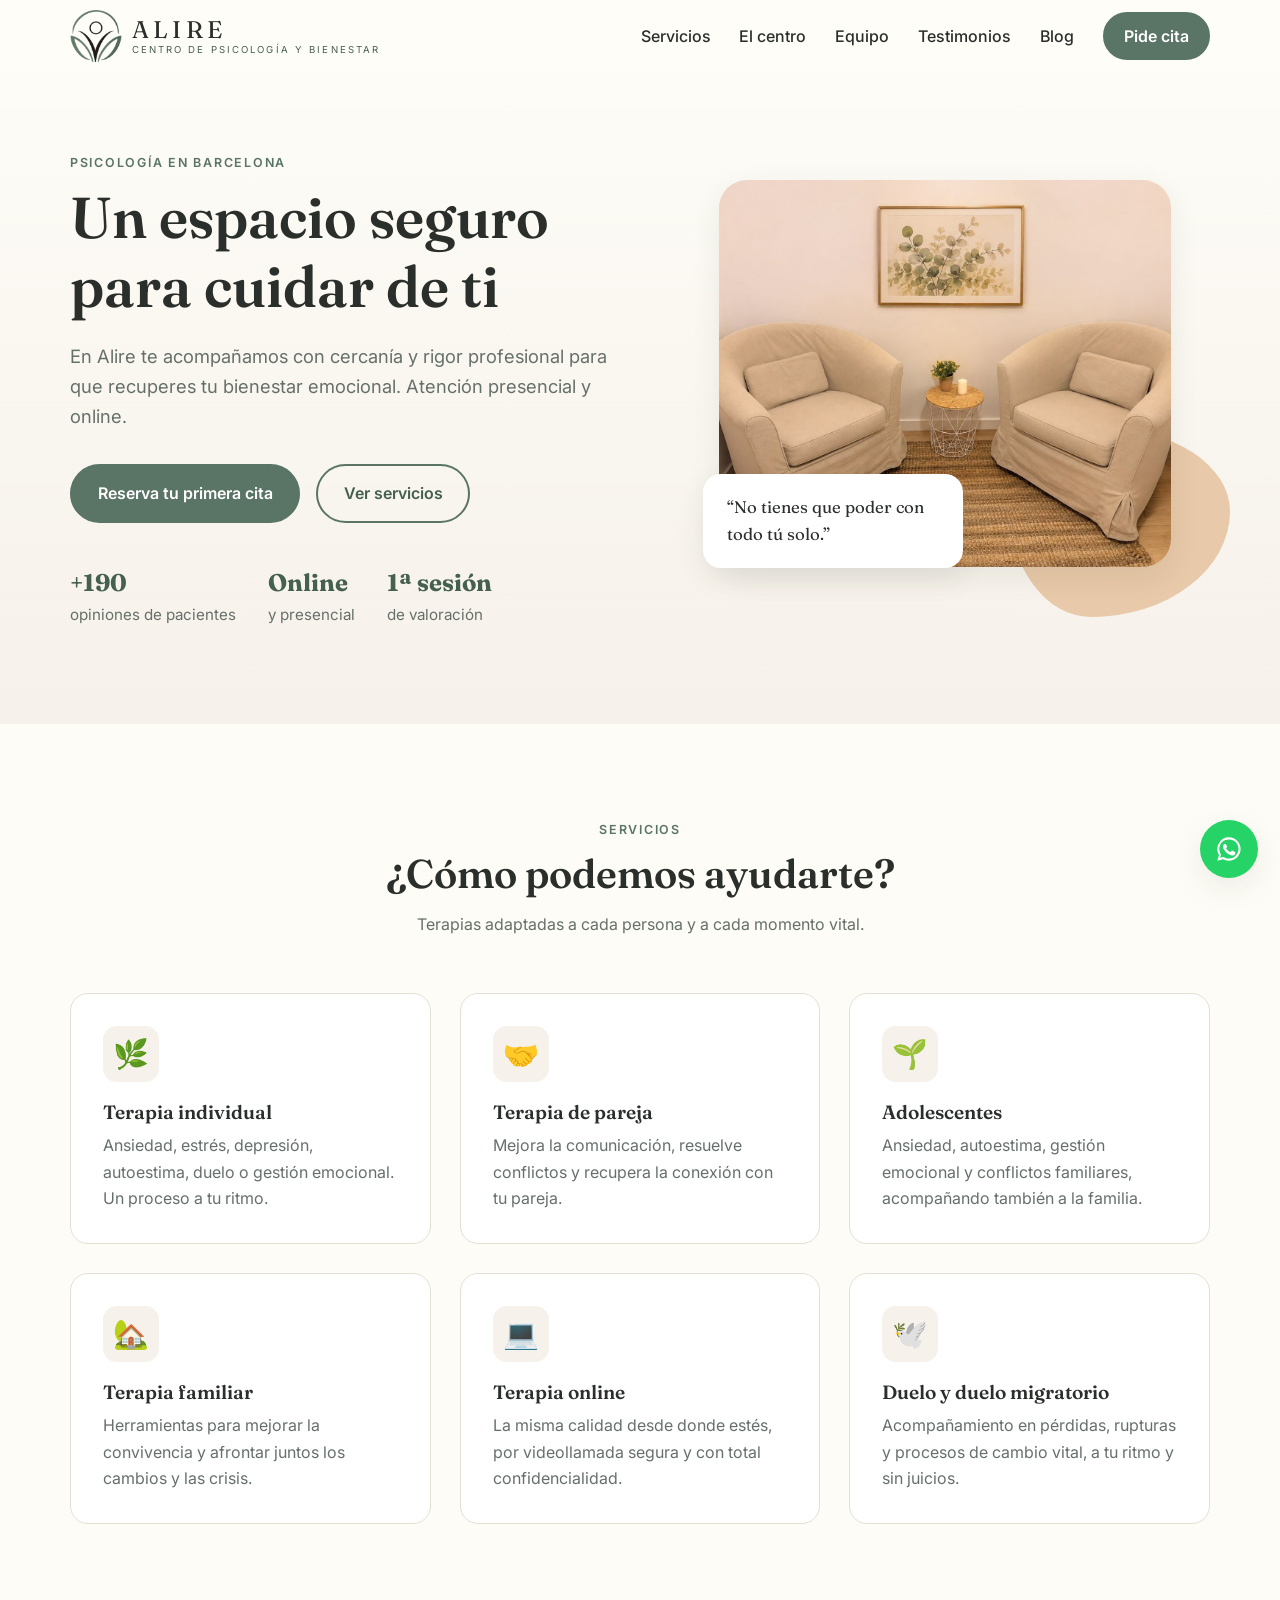
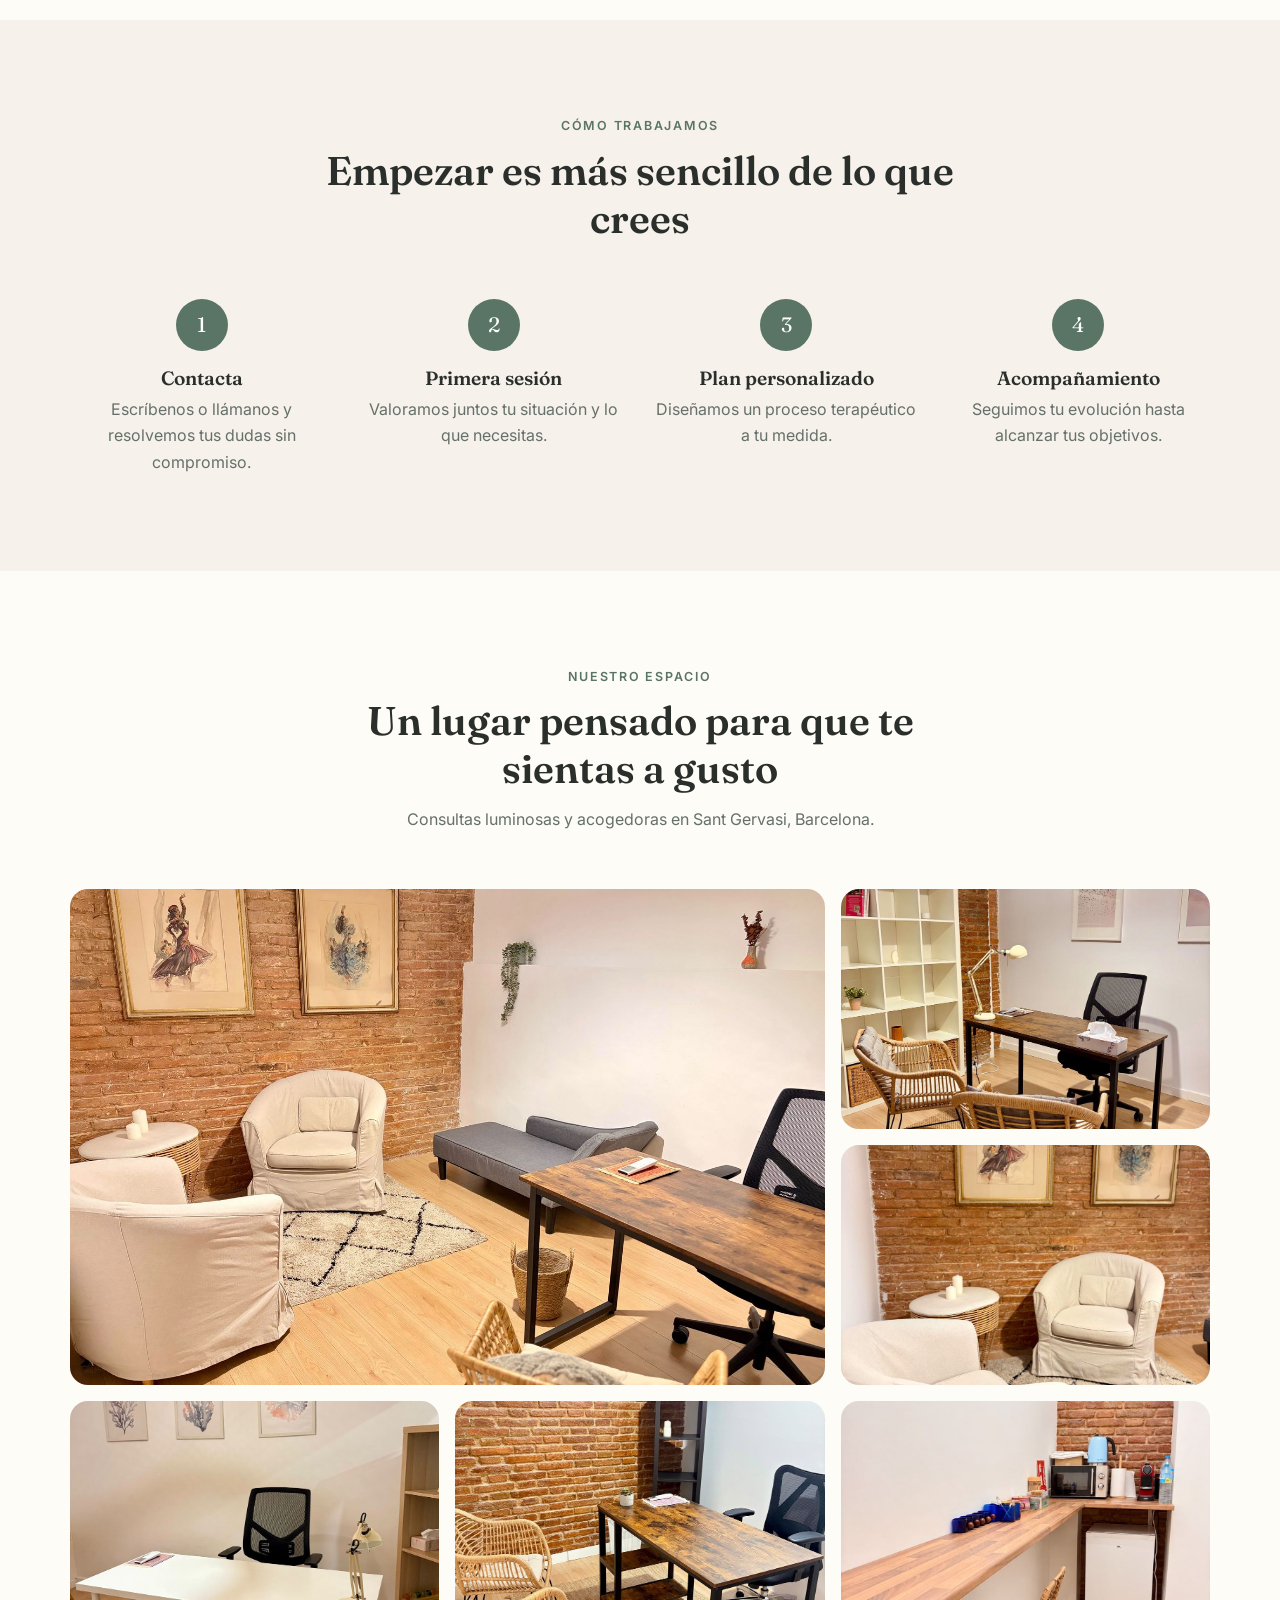
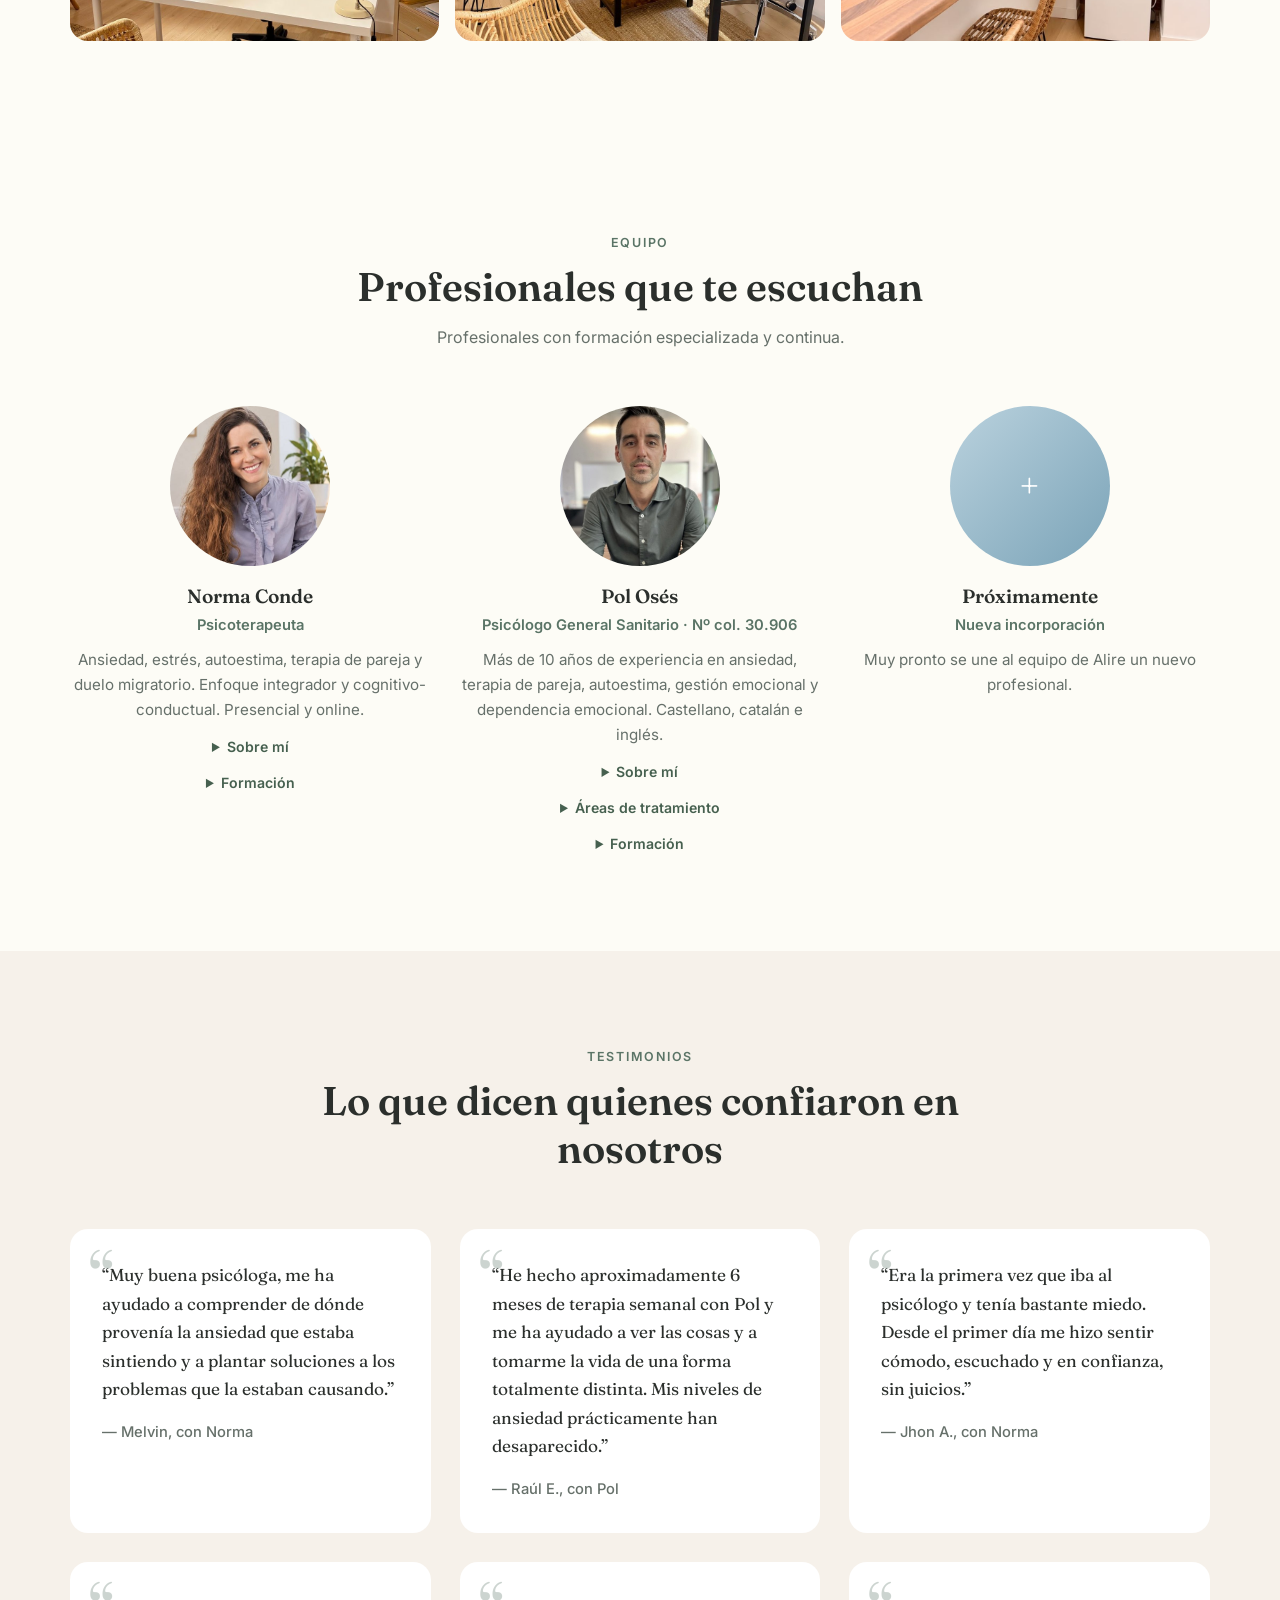
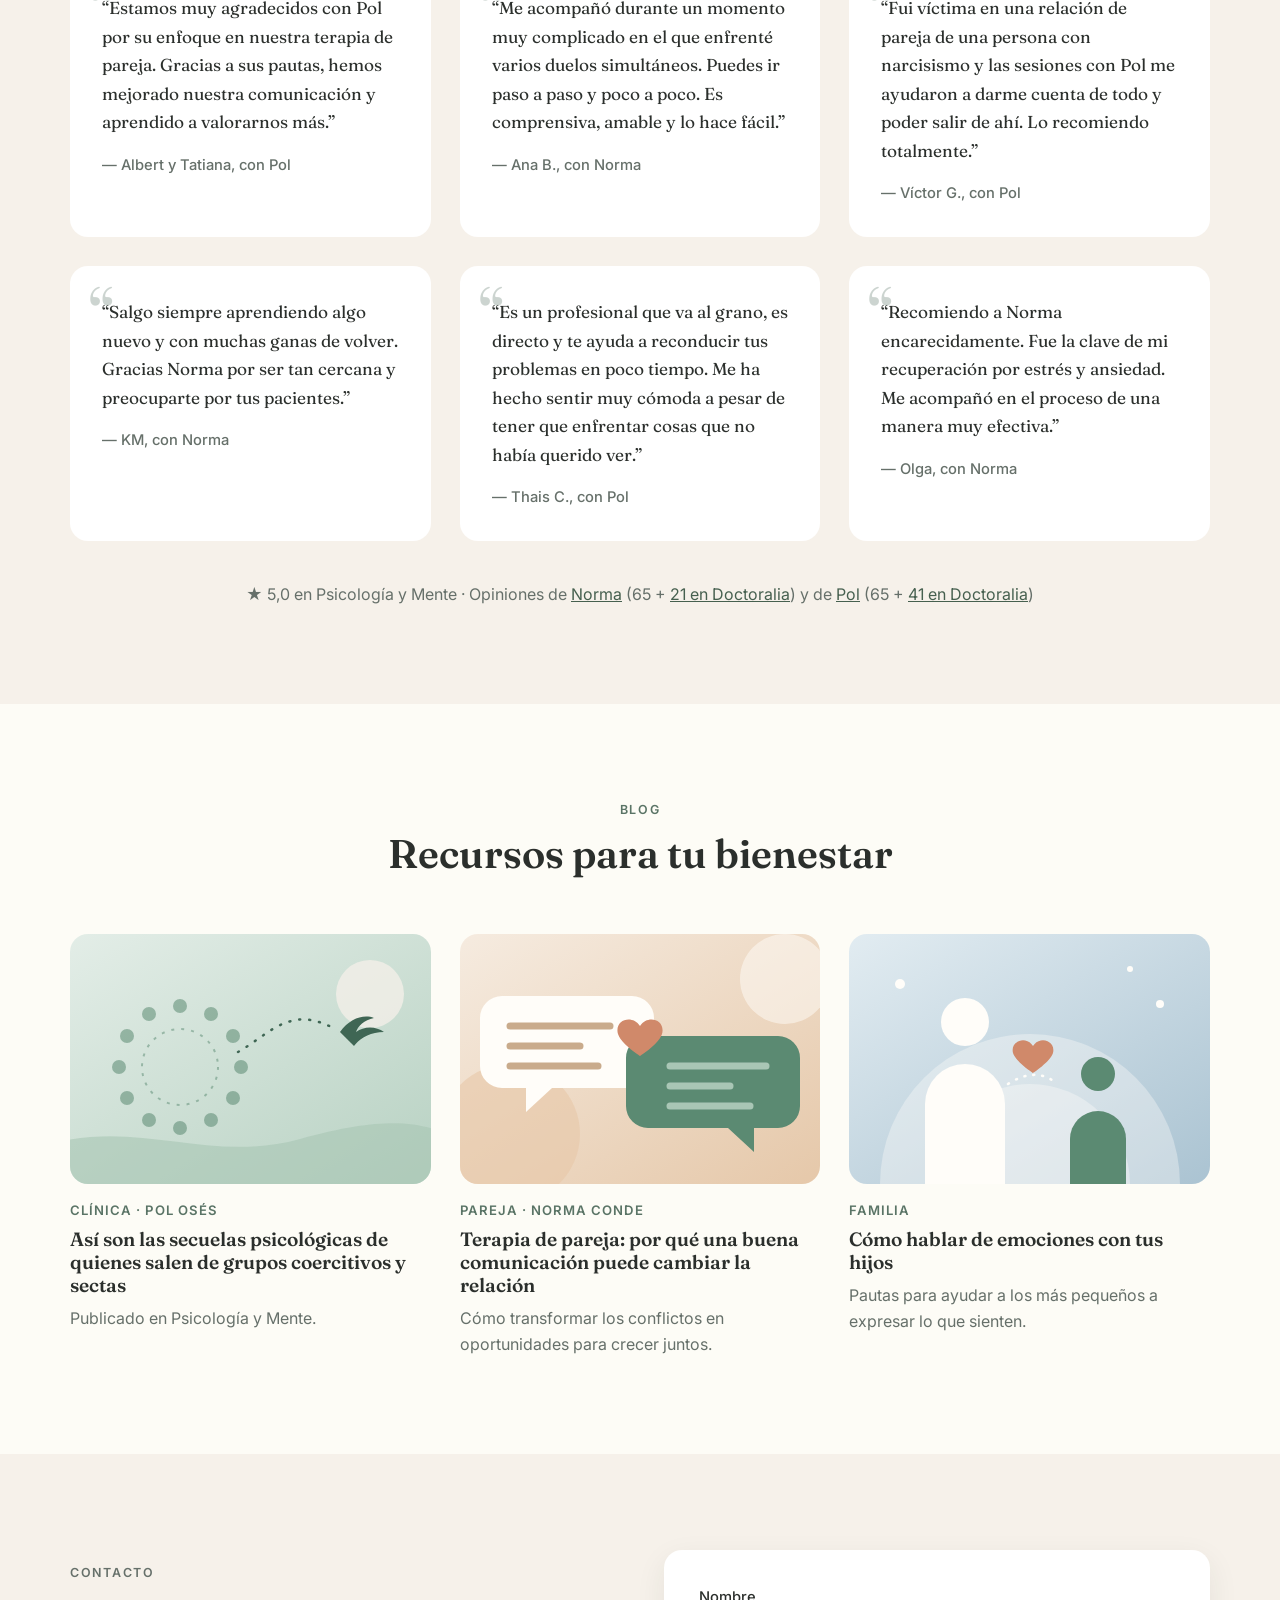
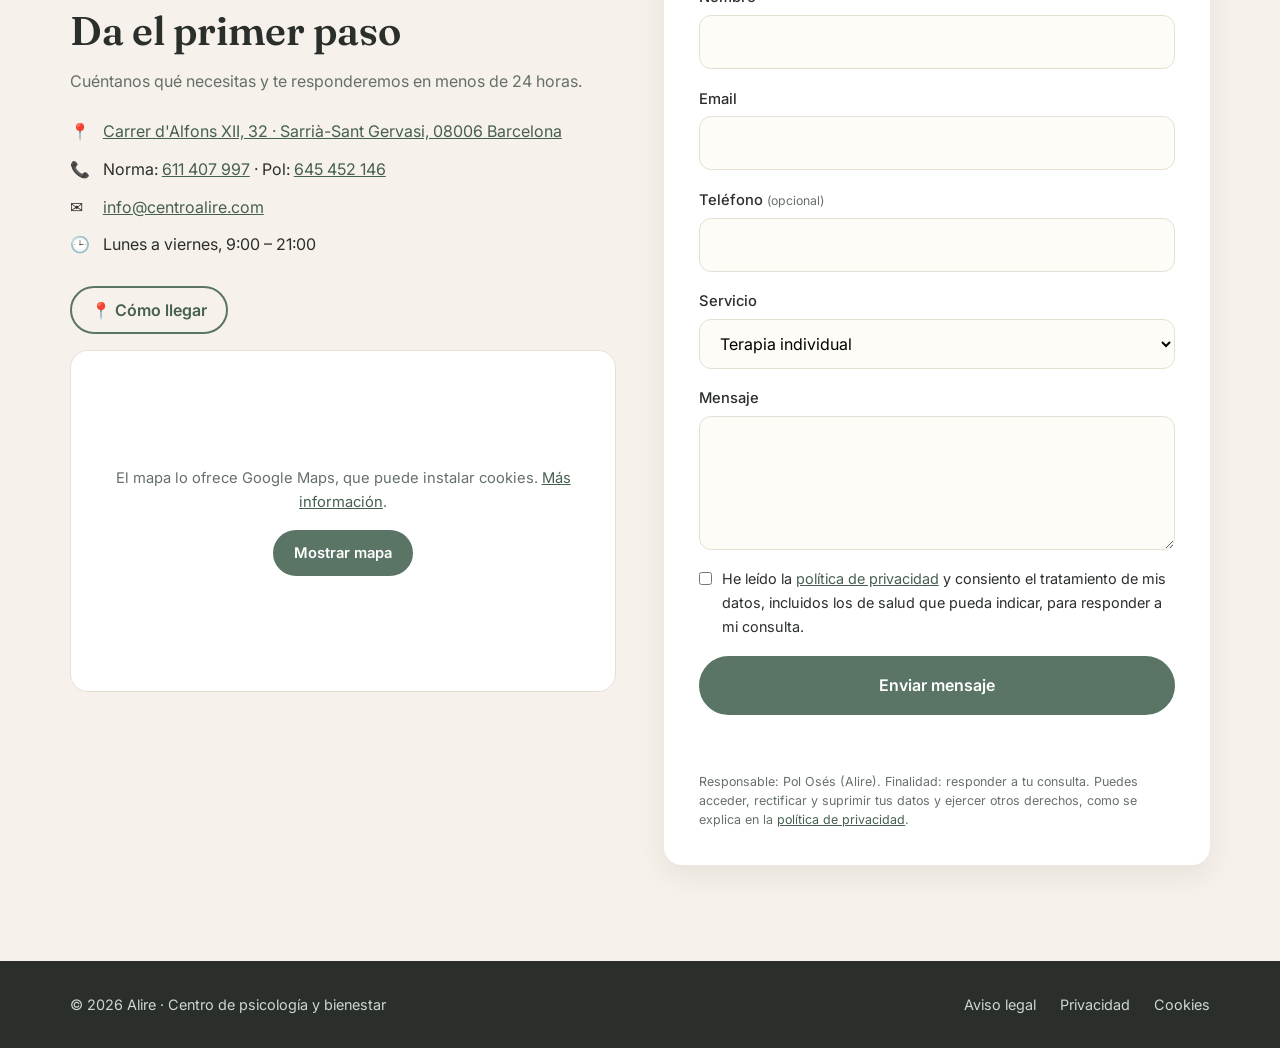
==== commit 8c3e8552: "Quitar precios, duración de sesiones y formas de pago Co-Authored-By: Claude Opus 5.5 <noreply@anthr" ====
--- a/index.html
+++ b/index.html
@@ -107,8 +107,6 @@
             <p>Acompañamiento en pérdidas, rupturas y procesos de cambio vital, a tu ritmo y sin juicios.</p>
           </article>
         </div>
-        <p class="price-note">Terapia individual: <strong>60 €</strong> · Terapia de pareja: <strong>75 €</strong> · Terapia familiar: <strong>60 €</strong> · Sesiones de 55-60 min, presencial u online<br>
-        <small>Pago en efectivo, transferencia, Bizum o PayPal. Solo atención privada (sin aseguradoras).</small></p>
       </div>
     </section>
 
@@ -294,7 +292,7 @@
           </article>
           <article class="post">
             <img class="post__img" src="img/blog/emociones.svg" alt="Ilustración sobre hablar de emociones en familia" width="400" height="250" loading="lazy">
-            <p class="post__meta">Familia · 6 min</p>
+            <p class="post__meta">Familia</p>
             <h3><a href="#">Cómo hablar de emociones con tus hijos</a></h3>
             <p>Pautas para ayudar a los más pequeños a expresar lo que sienten.</p>
           </article>
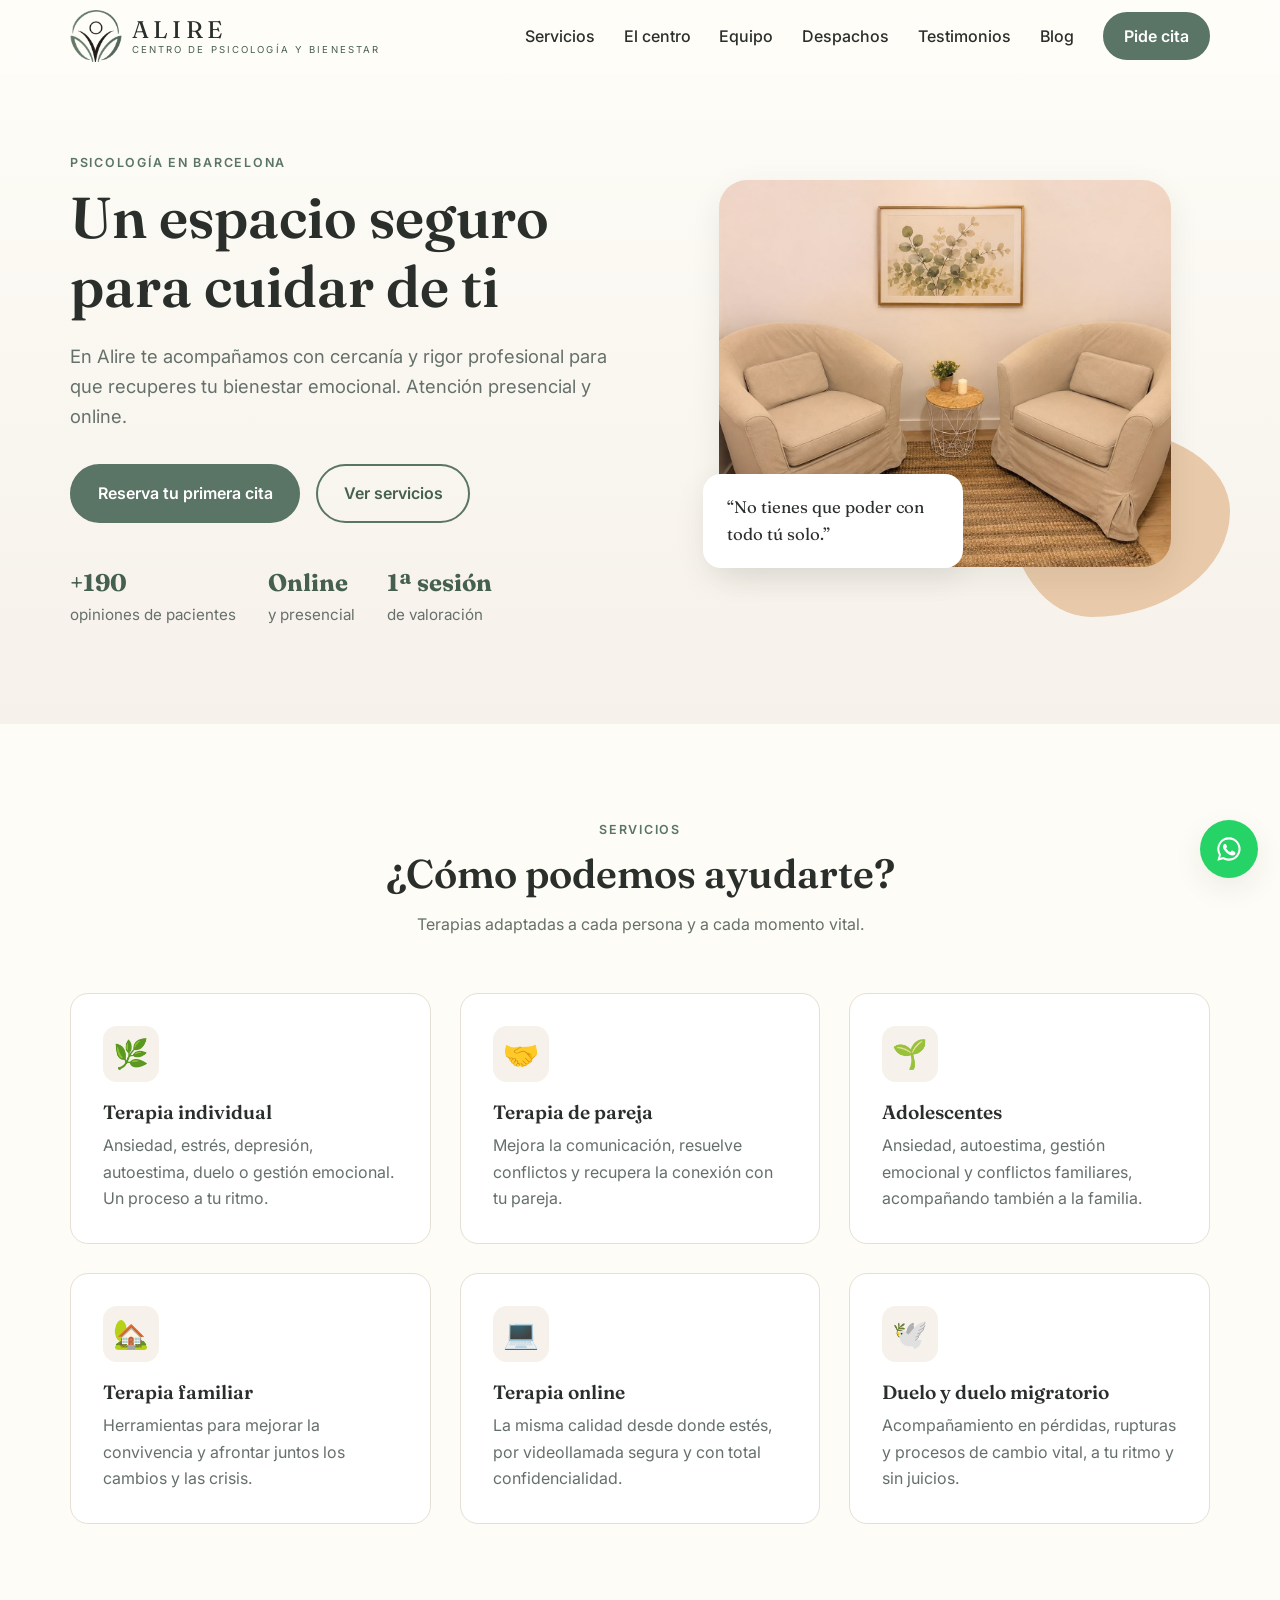
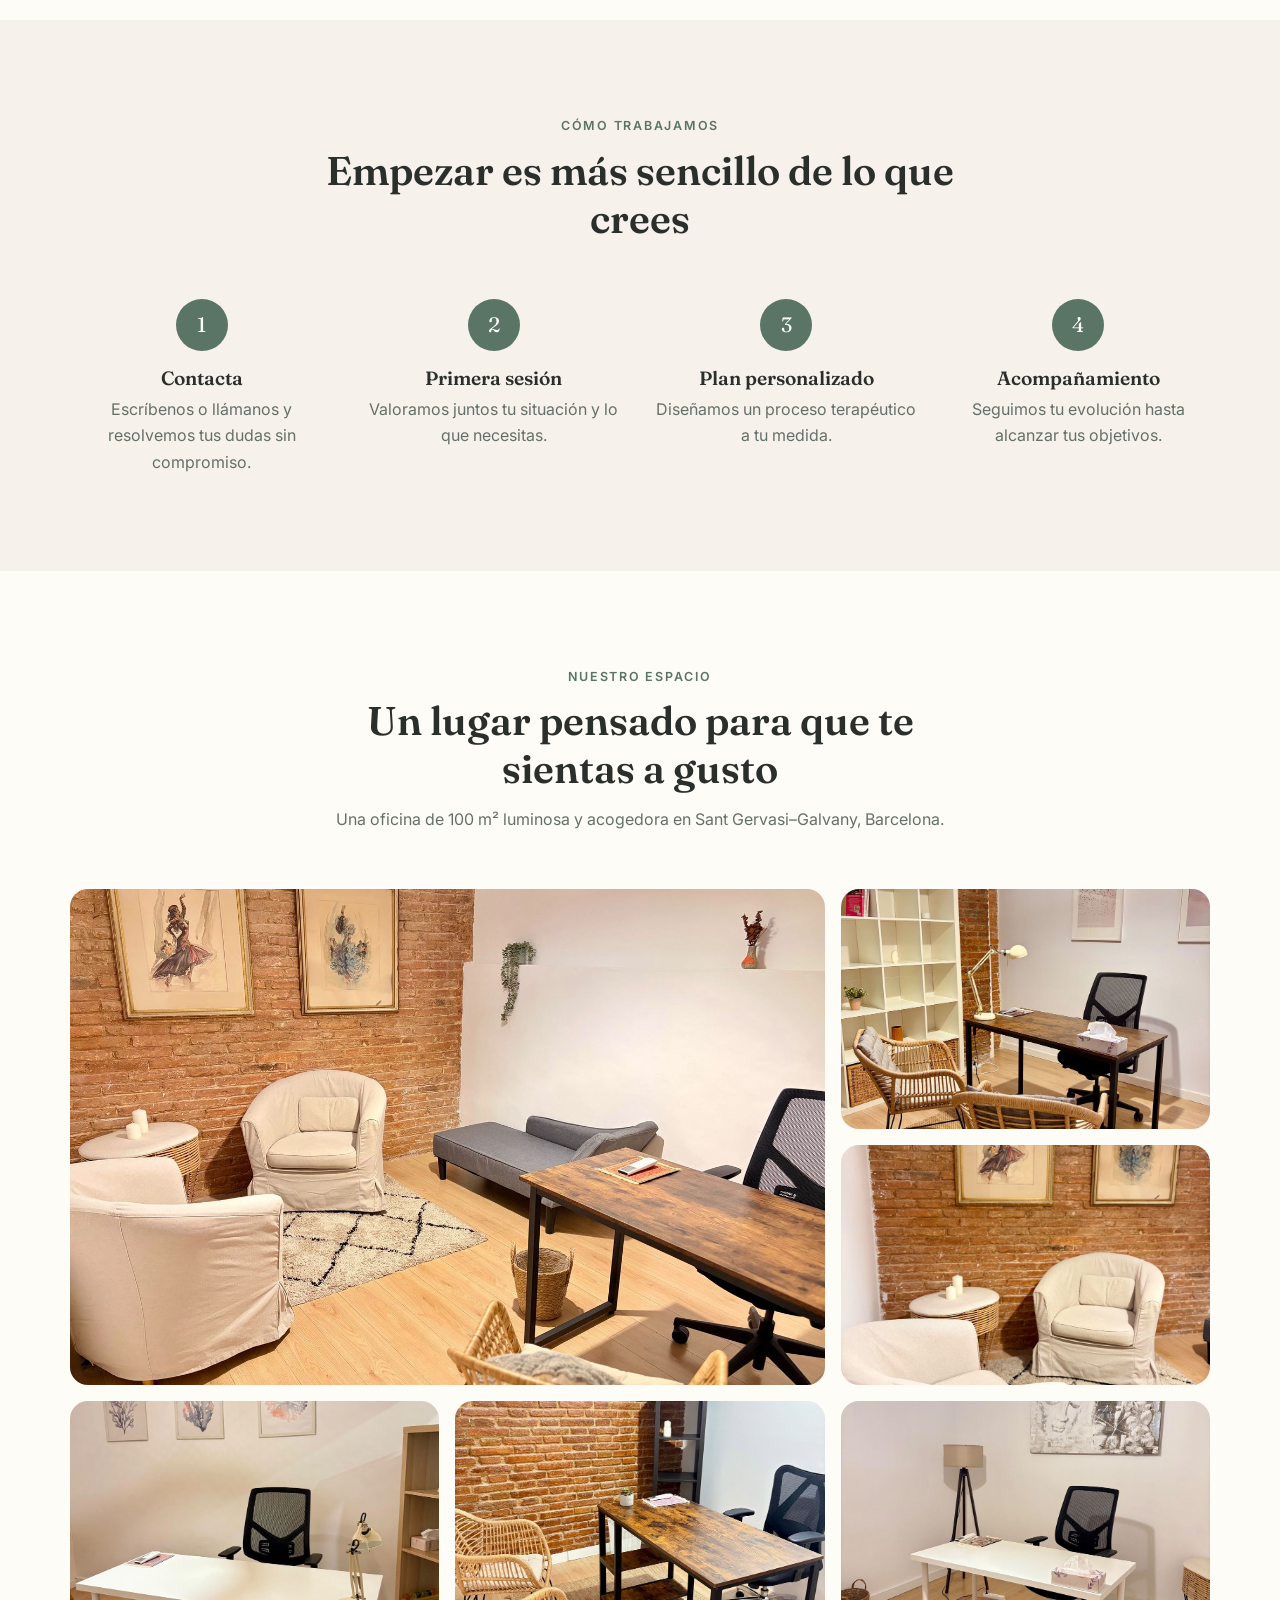
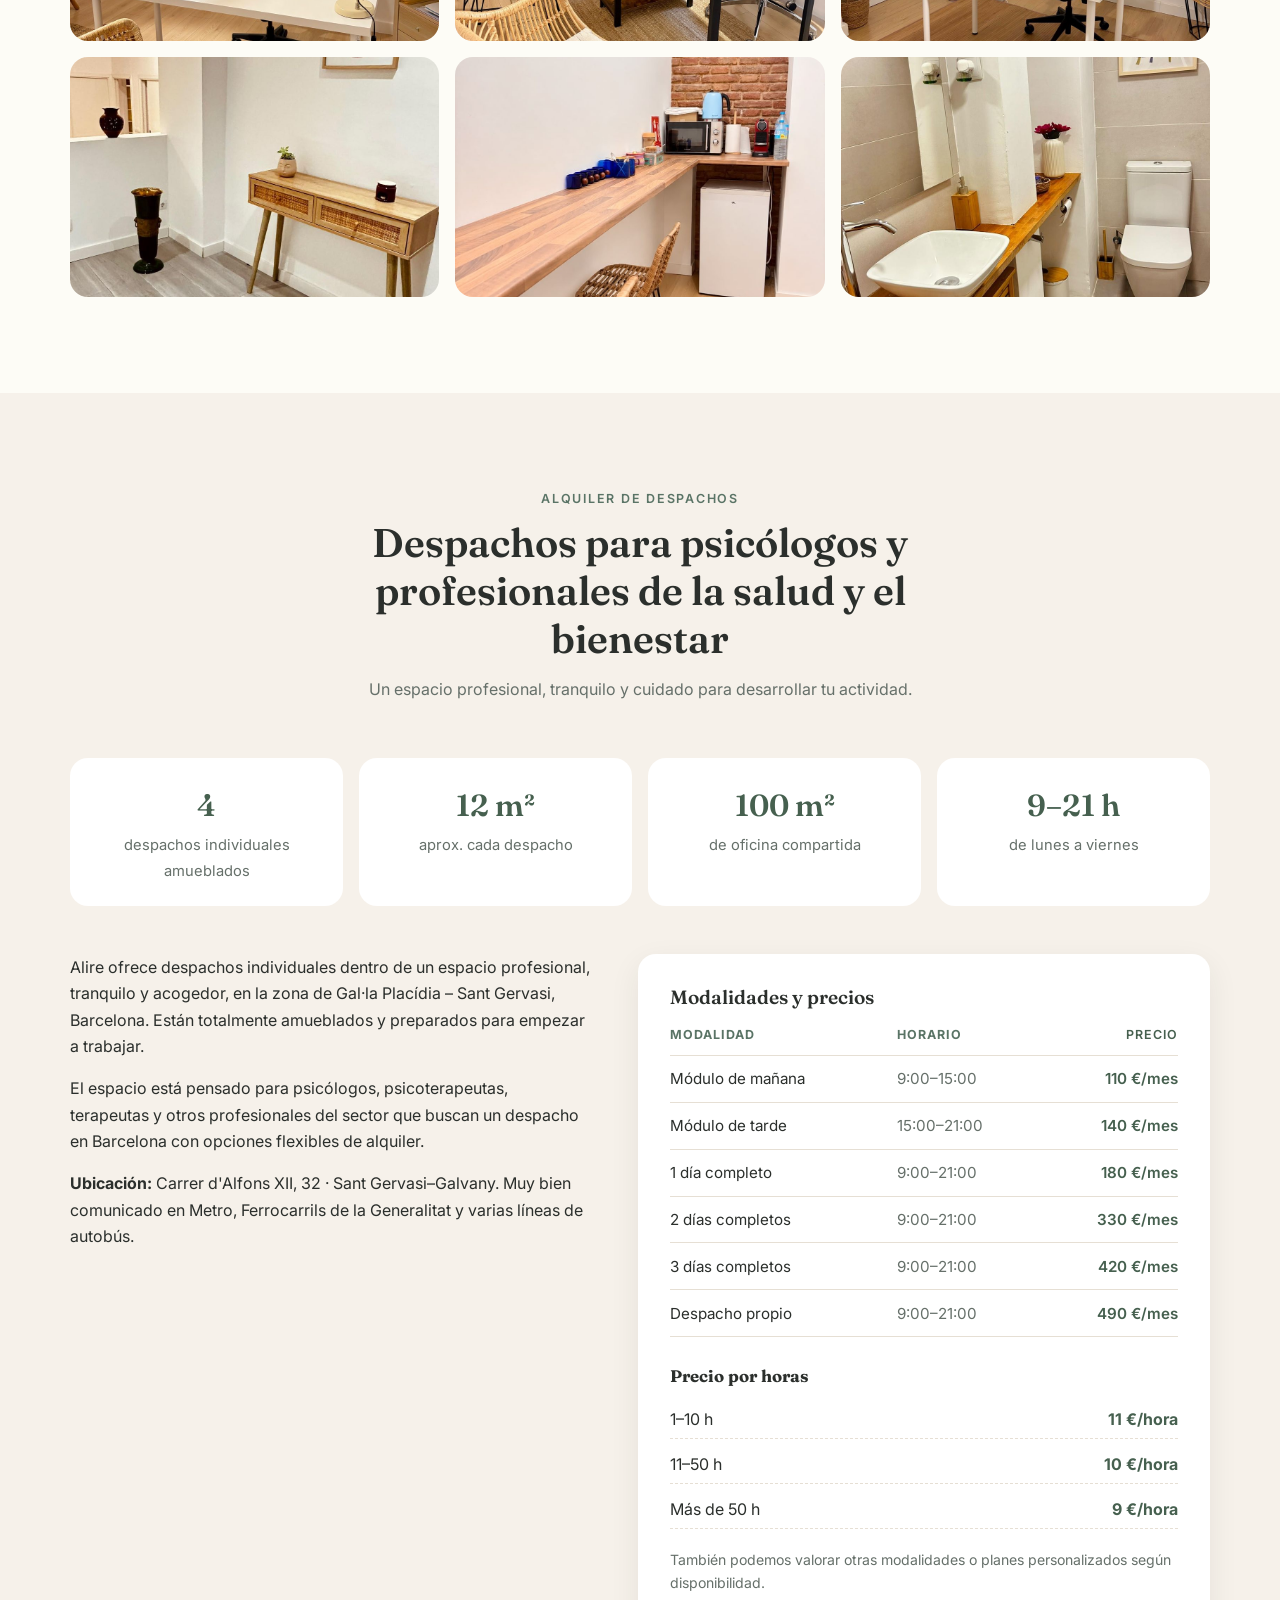
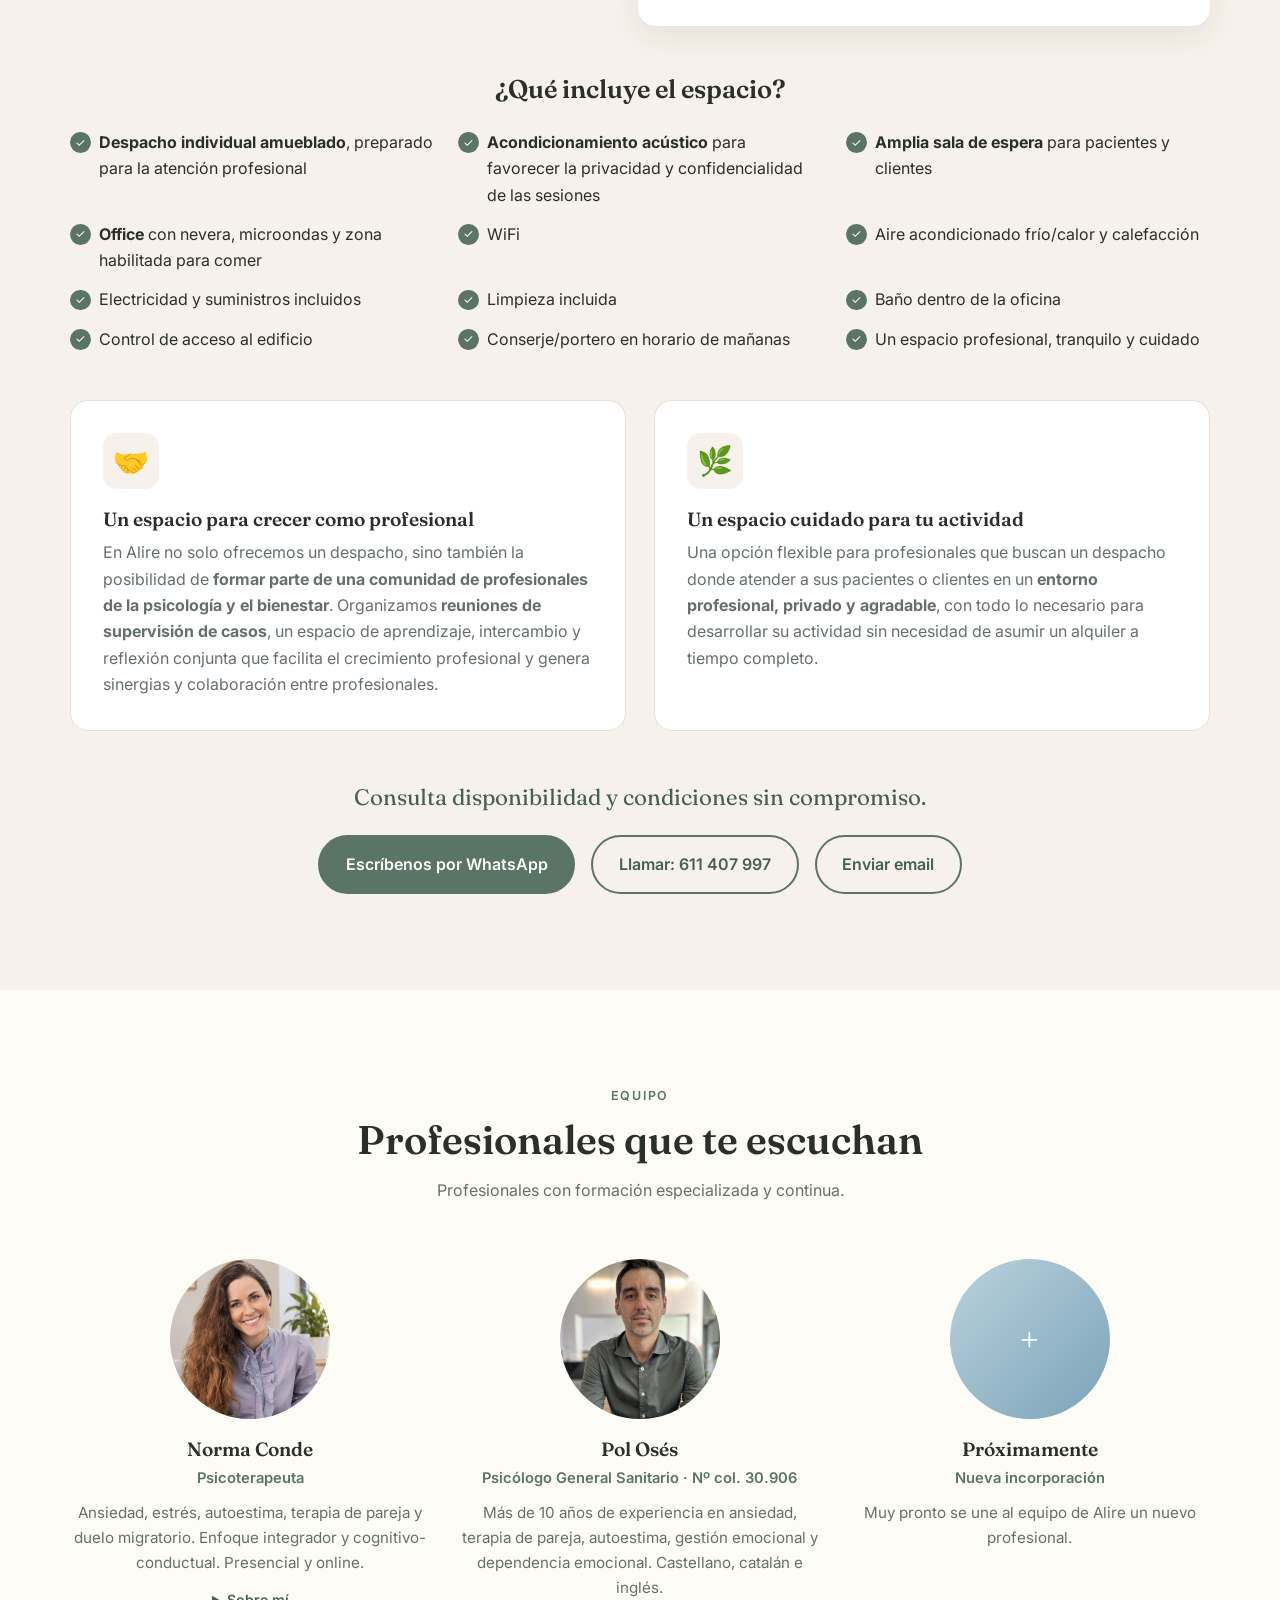
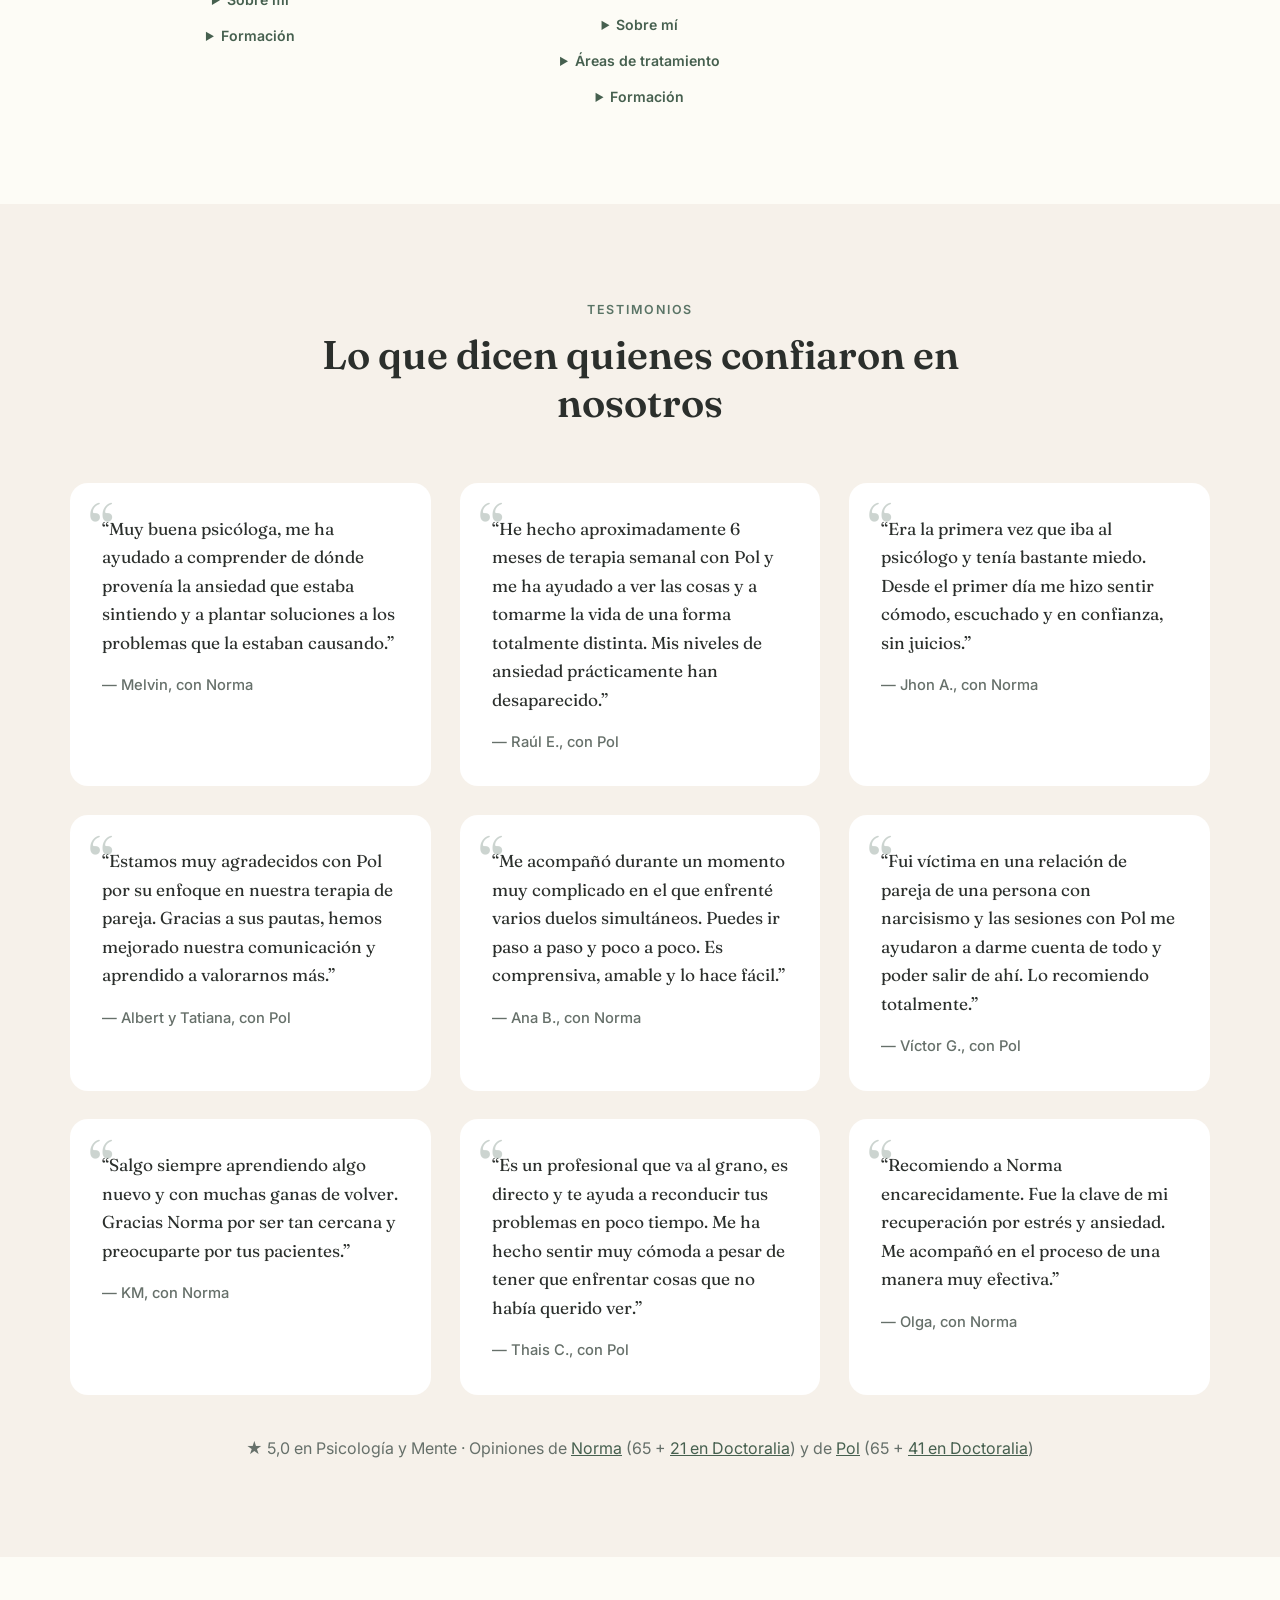
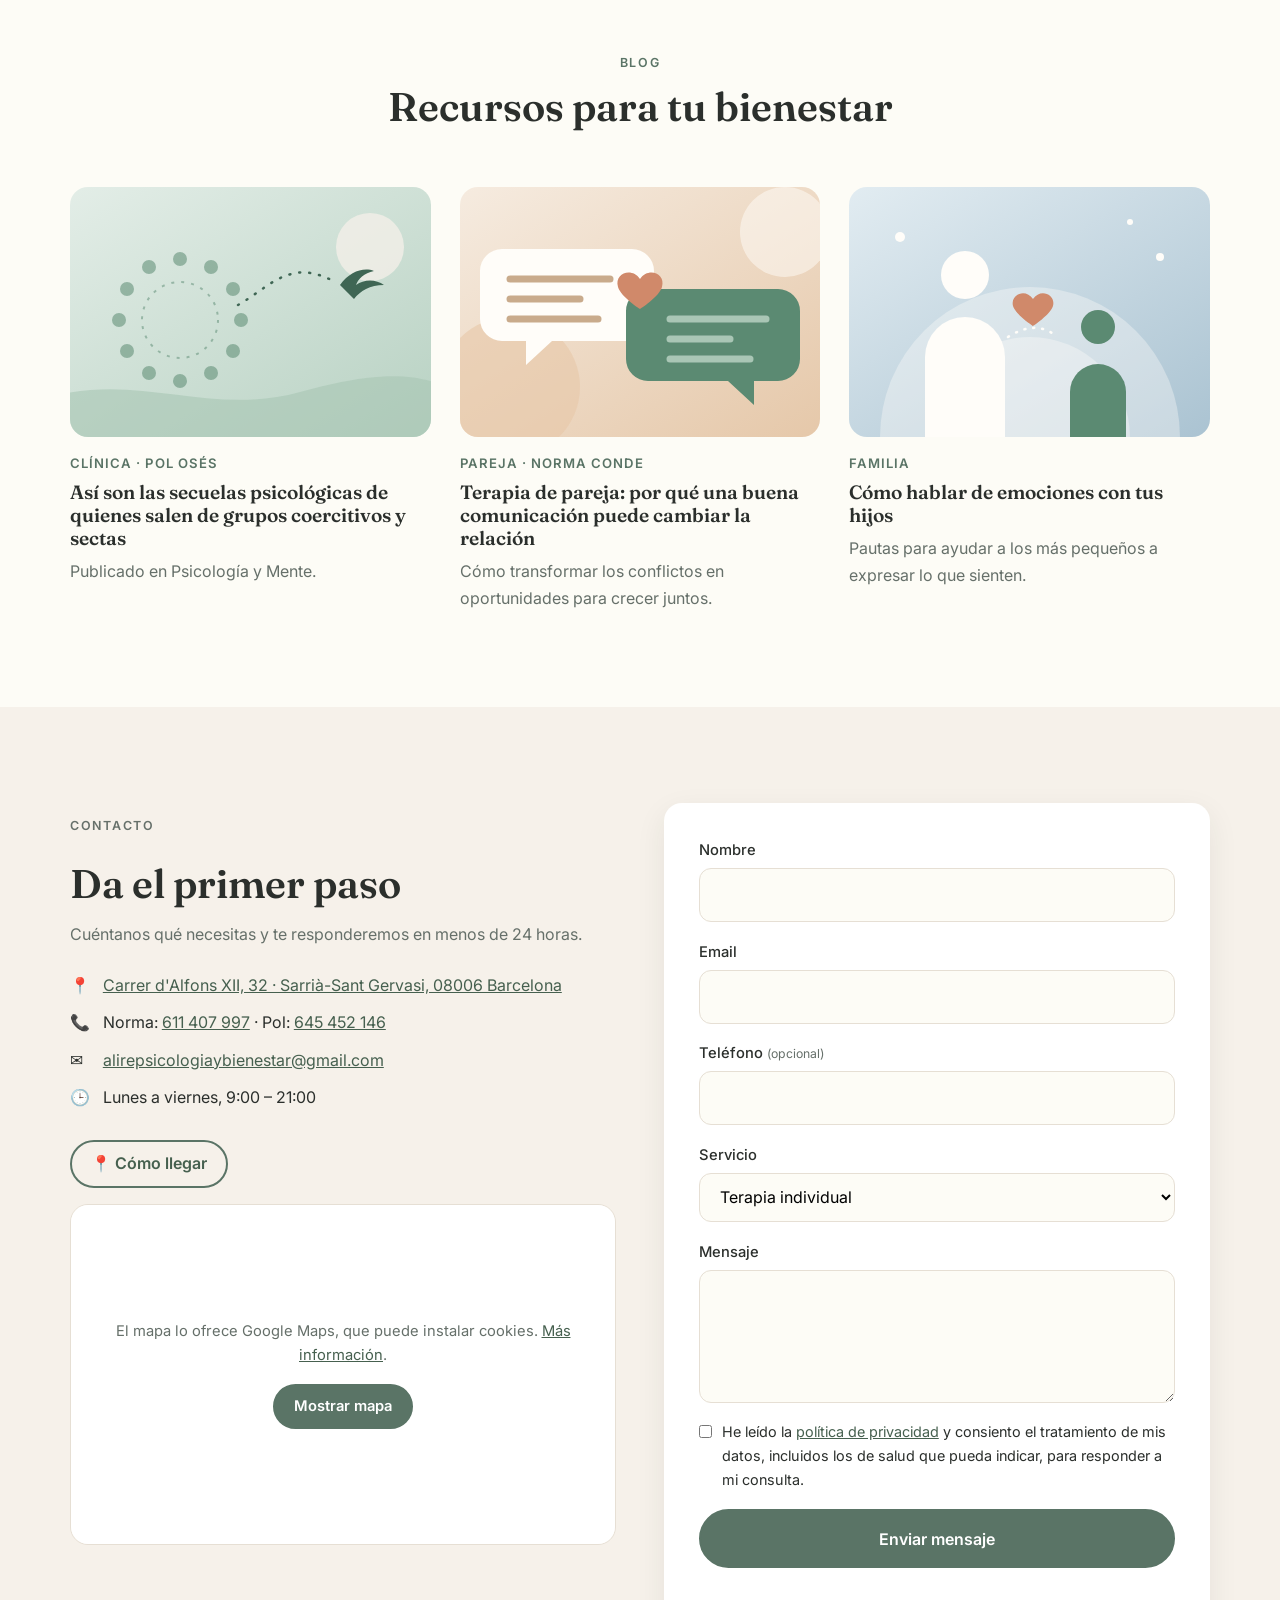
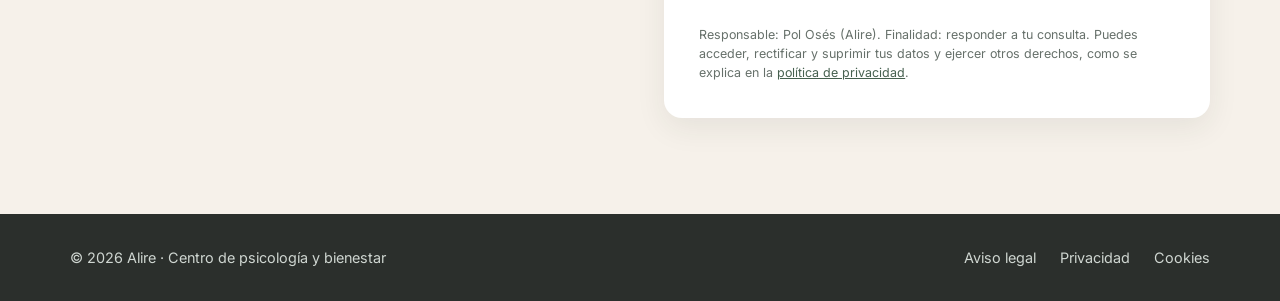
==== commit 17de5e3a: "Sección de alquiler de despachos, nuevas fotos y email del centro Co-Authored-By: Claude Opus 5.5 <n" ====
--- a/index.html
+++ b/index.html
@@ -32,6 +32,7 @@
         <a href="#servicios">Servicios</a>
         <a href="#espacio">El centro</a>
         <a href="#equipo">Equipo</a>
+        <a href="#despachos">Despachos</a>
         <a href="#testimonios">Testimonios</a>
         <a href="#blog">Blog</a>
         <a href="#contacto" class="btn btn--small">Pide cita</a>
@@ -132,15 +133,103 @@
         <header class="section__head">
           <p class="eyebrow">Nuestro espacio</p>
           <h2>Un lugar pensado para que te sientas a gusto</h2>
-          <p>Consultas luminosas y acogedoras en Sant Gervasi, Barcelona.</p>
+          <p>Una oficina de 100 m² luminosa y acogedora en Sant Gervasi–Galvany, Barcelona.</p>
         </header>
         <div class="gallery">
-          <a href="img/sala-principal.jpg" class="gallery__item gallery__item--big"><img src="img/sala-principal.jpg" alt="Sala de terapia con sillones, diván y escritorio" loading="lazy"></a>
-          <a href="img/consulta-1.jpg" class="gallery__item"><img src="img/consulta-1.jpg" alt="Consulta con pared de ladrillo y sillas de ratán" loading="lazy"></a>
+          <a href="img/sala-principal.jpg" class="gallery__item gallery__item--big"><img src="img/sala-principal.jpg" alt="Despacho con sillones, diván y escritorio" loading="lazy"></a>
+          <a href="img/consulta-1.jpg" class="gallery__item"><img src="img/consulta-1.jpg" alt="Despacho con pared de ladrillo y sillas de ratán" loading="lazy"></a>
           <a href="img/sillones.jpg" class="gallery__item"><img src="img/sillones.jpg" alt="Rincón con dos sillones y velas" loading="lazy"></a>
-          <a href="img/consulta-2.jpg" class="gallery__item"><img src="img/consulta-2.jpg" alt="Consulta luminosa con láminas de corales" loading="lazy"></a>
-          <a href="img/consulta-3.jpg" class="gallery__item"><img src="img/consulta-3.jpg" alt="Consulta con escritorio de madera" loading="lazy"></a>
-          <a href="img/office.jpg" class="gallery__item"><img src="img/office.jpg" alt="Zona de café del centro" loading="lazy"></a>
+          <a href="img/consulta-2.jpg" class="gallery__item"><img src="img/consulta-2.jpg" alt="Despacho luminoso con láminas de corales" loading="lazy"></a>
+          <a href="img/consulta-3.jpg" class="gallery__item"><img src="img/consulta-3.jpg" alt="Despacho con escritorio de madera" loading="lazy"></a>
+          <a href="img/consulta-4.jpg" class="gallery__item"><img src="img/consulta-4.jpg" alt="Despacho con escritorio blanco y lámpara de pie" loading="lazy"></a>
+          <a href="img/recepcion.jpg" class="gallery__item"><img src="img/recepcion.jpg" alt="Sala de espera del centro" loading="lazy"></a>
+          <a href="img/office.jpg" class="gallery__item"><img src="img/office.jpg" alt="Office con nevera, microondas y zona para comer" loading="lazy"></a>
+          <a href="img/bano.jpg" class="gallery__item"><img src="img/bano.jpg" alt="Baño del centro" loading="lazy"></a>
+        </div>
+      </div>
+    </section>
+
+    <!-- DESPACHOS -->
+    <section class="section section--tint" id="despachos">
+      <div class="container">
+        <header class="section__head">
+          <p class="eyebrow">Alquiler de despachos</p>
+          <h2>Despachos para psicólogos y profesionales de la salud y el bienestar</h2>
+          <p>Un espacio profesional, tranquilo y cuidado para desarrollar tu actividad.</p>
+        </header>
+
+        <div class="facts">
+          <div class="fact"><strong>4</strong><span>despachos individuales amueblados</span></div>
+          <div class="fact"><strong>12 m²</strong><span>aprox. cada despacho</span></div>
+          <div class="fact"><strong>100 m²</strong><span>de oficina compartida</span></div>
+          <div class="fact"><strong>9–21 h</strong><span>de lunes a viernes</span></div>
+        </div>
+
+        <div class="rent">
+          <div class="rent__text">
+            <p>Alire ofrece despachos individuales dentro de un espacio profesional, tranquilo y acogedor, en la zona de Gal·la Placídia – Sant Gervasi, Barcelona. Están totalmente amueblados y preparados para empezar a trabajar.</p>
+            <p>El espacio está pensado para psicólogos, psicoterapeutas, terapeutas y otros profesionales del sector que buscan un despacho en Barcelona con opciones flexibles de alquiler.</p>
+            <p><strong>Ubicación:</strong> Carrer d'Alfons XII, 32 · Sant Gervasi–Galvany. Muy bien comunicado en Metro, Ferrocarrils de la Generalitat y varias líneas de autobús.</p>
+          </div>
+          <div class="rent__prices">
+            <h3>Modalidades y precios</h3>
+            <table class="prices">
+              <thead><tr><th>Modalidad</th><th>Horario</th><th>Precio</th></tr></thead>
+              <tbody>
+                <tr><td>Módulo de mañana</td><td>9:00–15:00</td><td>110 €/mes</td></tr>
+                <tr><td>Módulo de tarde</td><td>15:00–21:00</td><td>140 €/mes</td></tr>
+                <tr><td>1 día completo</td><td>9:00–21:00</td><td>180 €/mes</td></tr>
+                <tr><td>2 días completos</td><td>9:00–21:00</td><td>330 €/mes</td></tr>
+                <tr><td>3 días completos</td><td>9:00–21:00</td><td>420 €/mes</td></tr>
+                <tr><td>Despacho propio</td><td>9:00–21:00</td><td>490 €/mes</td></tr>
+              </tbody>
+            </table>
+            <h4>Precio por horas</h4>
+            <ul class="hours">
+              <li><span>1–10 h</span><strong>11 €/hora</strong></li>
+              <li><span>11–50 h</span><strong>10 €/hora</strong></li>
+              <li><span>Más de 50 h</span><strong>9 €/hora</strong></li>
+            </ul>
+            <p class="rent__note">También podemos valorar otras modalidades o planes personalizados según disponibilidad.</p>
+          </div>
+        </div>
+
+        <h3 class="rent__subtitle">¿Qué incluye el espacio?</h3>
+        <ul class="includes">
+          <li><strong>Despacho individual amueblado</strong>, preparado para la atención profesional</li>
+          <li><strong>Acondicionamiento acústico</strong> para favorecer la privacidad y confidencialidad de las sesiones</li>
+          <li><strong>Amplia sala de espera</strong> para pacientes y clientes</li>
+          <li><strong>Office</strong> con nevera, microondas y zona habilitada para comer</li>
+          <li>WiFi</li>
+          <li>Aire acondicionado frío/calor y calefacción</li>
+          <li>Electricidad y suministros incluidos</li>
+          <li>Limpieza incluida</li>
+          <li>Baño dentro de la oficina</li>
+          <li>Control de acceso al edificio</li>
+          <li>Conserje/portero en horario de mañanas</li>
+          <li>Un espacio profesional, tranquilo y cuidado</li>
+        </ul>
+
+        <div class="grid grid--2 rent__extra">
+          <article class="card">
+            <div class="card__icon">🤝</div>
+            <h3>Un espacio para crecer como profesional</h3>
+            <p>En Alire no solo ofrecemos un despacho, sino también la posibilidad de <strong>formar parte de una comunidad de profesionales de la psicología y el bienestar</strong>. Organizamos <strong>reuniones de supervisión de casos</strong>, un espacio de aprendizaje, intercambio y reflexión conjunta que facilita el crecimiento profesional y genera sinergias y colaboración entre profesionales.</p>
+          </article>
+          <article class="card">
+            <div class="card__icon">🌿</div>
+            <h3>Un espacio cuidado para tu actividad</h3>
+            <p>Una opción flexible para profesionales que buscan un despacho donde atender a sus pacientes o clientes en un <strong>entorno profesional, privado y agradable</strong>, con todo lo necesario para desarrollar su actividad sin necesidad de asumir un alquiler a tiempo completo.</p>
+          </article>
+        </div>
+
+        <div class="rent__cta">
+          <p>Consulta disponibilidad y condiciones sin compromiso.</p>
+          <div class="hero__actions">
+            <a href="https://wa.me/34611407997?text=Hola%2C%20me%20interesa%20alquilar%20un%20despacho%20en%20Alire" class="btn" target="_blank" rel="noopener">Escríbenos por WhatsApp</a>
+            <a href="tel:+34611407997" class="btn btn--ghost">Llamar: 611 407 997</a>
+            <a href="mailto:alirepsicologiaybienestar@gmail.com?subject=Alquiler%20de%20despachos" class="btn btn--ghost">Enviar email</a>
+          </div>
         </div>
       </div>
     </section>
@@ -310,7 +399,7 @@
           <ul class="contact__list">
             <li><span>📍</span> <a href="https://maps.app.goo.gl/Z1BPrTncamtzQ6eK8" target="_blank" rel="noopener">Carrer d'Alfons XII, 32 · Sarrià-Sant Gervasi, 08006 Barcelona</a></li>
             <li><span>📞</span> Norma: <a href="tel:+34611407997">611 407 997</a> · Pol: <a href="tel:+34645452146">645 452 146</a></li>
-            <li><span>✉️</span> <a href="mailto:info@centroalire.com">info@centroalire.com</a></li>
+            <li><span>✉️</span> <a href="mailto:alirepsicologiaybienestar@gmail.com">alirepsicologiaybienestar@gmail.com</a></li>
             <li><span>🕒</span> Lunes a viernes, 9:00 – 21:00</li>
           </ul>
           <a href="https://maps.app.goo.gl/Z1BPrTncamtzQ6eK8" class="btn btn--ghost btn--small map__btn" target="_blank" rel="noopener">📍 Cómo llegar</a>
@@ -343,6 +432,7 @@
               <option>Terapia familiar</option>
               <option>Terapia online</option>
               <option>Duelo y duelo migratorio</option>
+              <option>Alquiler de despacho</option>
             </select>
           </div>
           <div class="form__row">
--- a/css/styles.css
+++ b/css/styles.css
@@ -179,7 +179,7 @@
   .grid--3 { grid-template-columns: repeat(2, 1fr); }
   .steps { grid-template-columns: repeat(2, 1fr); }
   .gallery { grid-template-columns: repeat(2, 1fr); grid-auto-rows: 200px; }
-  .gallery__item:last-child { grid-column: span 2; }
+  .gallery__item:nth-child(n+8) { grid-column: auto; }
 }
 @media (max-width: 720px) {
   .nav-toggle { display: block; }
@@ -208,3 +208,41 @@
 .legal h2 { font-size: 1.35rem; margin: 2.2rem 0 .8rem; }
 .legal p, .legal ul { margin-bottom: 1rem; }
 .legal ul { padding-left: 1.3rem; display: grid; gap: .35rem; }
+
+/* Despachos */
+.grid--2 { grid-template-columns: repeat(2, 1fr); }
+.facts { display: grid; grid-template-columns: repeat(4, 1fr); gap: 1rem; margin-bottom: 3rem; }
+.fact { background: #fff; border-radius: var(--radius); padding: 1.4rem; text-align: center; }
+.fact strong { display: block; font-family: var(--serif); font-size: 1.9rem; color: var(--green-dark); font-weight: 600; }
+.fact span { color: var(--muted); font-size: .92rem; }
+.rent { display: grid; grid-template-columns: 1fr 1.1fr; gap: 3rem; align-items: start; margin-bottom: 3rem; }
+.rent__text p { margin-bottom: 1rem; color: var(--ink); }
+.rent__prices { background: #fff; border-radius: var(--radius); padding: 2rem; box-shadow: var(--shadow); }
+.rent__prices h3 { margin-bottom: 1rem; }
+.rent__prices h4 { font-family: var(--serif); font-size: 1.05rem; margin: 1.6rem 0 .6rem; }
+.prices { width: 100%; border-collapse: collapse; font-size: .95rem; }
+.prices th { text-align: left; font-size: .78rem; text-transform: uppercase; letter-spacing: .08em; color: var(--green); padding: 0 0 .6rem; border-bottom: 1px solid var(--line); }
+.prices td { padding: .65rem 0; border-bottom: 1px solid var(--line); }
+.prices td:last-child, .prices th:last-child { text-align: right; font-weight: 600; color: var(--green-dark); }
+.prices td:nth-child(2) { color: var(--muted); }
+.hours { list-style: none; display: grid; gap: .4rem; }
+.hours li { display: flex; justify-content: space-between; border-bottom: 1px dashed var(--line); padding: .35rem 0; }
+.hours strong { color: var(--green-dark); }
+.rent__note { margin-top: 1.2rem; font-size: .88rem; color: var(--muted); }
+.rent__subtitle { text-align: center; font-size: 1.6rem; margin-bottom: 1.5rem; }
+.includes { list-style: none; display: grid; grid-template-columns: repeat(3, 1fr); gap: .8rem 1.5rem; margin-bottom: 3rem; }
+.includes li { position: relative; padding-left: 1.8rem; }
+.includes li::before { content: "✓"; position: absolute; left: 0; top: 0; width: 1.3rem; height: 1.3rem; border-radius: 50%; background: var(--green); color: #fff; font-size: .75rem; display: grid; place-items: center; margin-top: .2rem; }
+.rent__extra { margin-bottom: 3rem; }
+.rent__cta { text-align: center; }
+.rent__cta p { font-family: var(--serif); font-size: 1.4rem; color: var(--green-dark); margin-bottom: 1.2rem; }
+.rent__cta .hero__actions { justify-content: center; }
+@media (max-width: 900px) {
+  .rent { grid-template-columns: 1fr; }
+  .facts { grid-template-columns: repeat(2, 1fr); }
+  .includes { grid-template-columns: repeat(2, 1fr); }
+}
+@media (max-width: 720px) {
+  .grid--2, .includes { grid-template-columns: 1fr; }
+  .rent__prices { padding: 1.4rem; }
+}
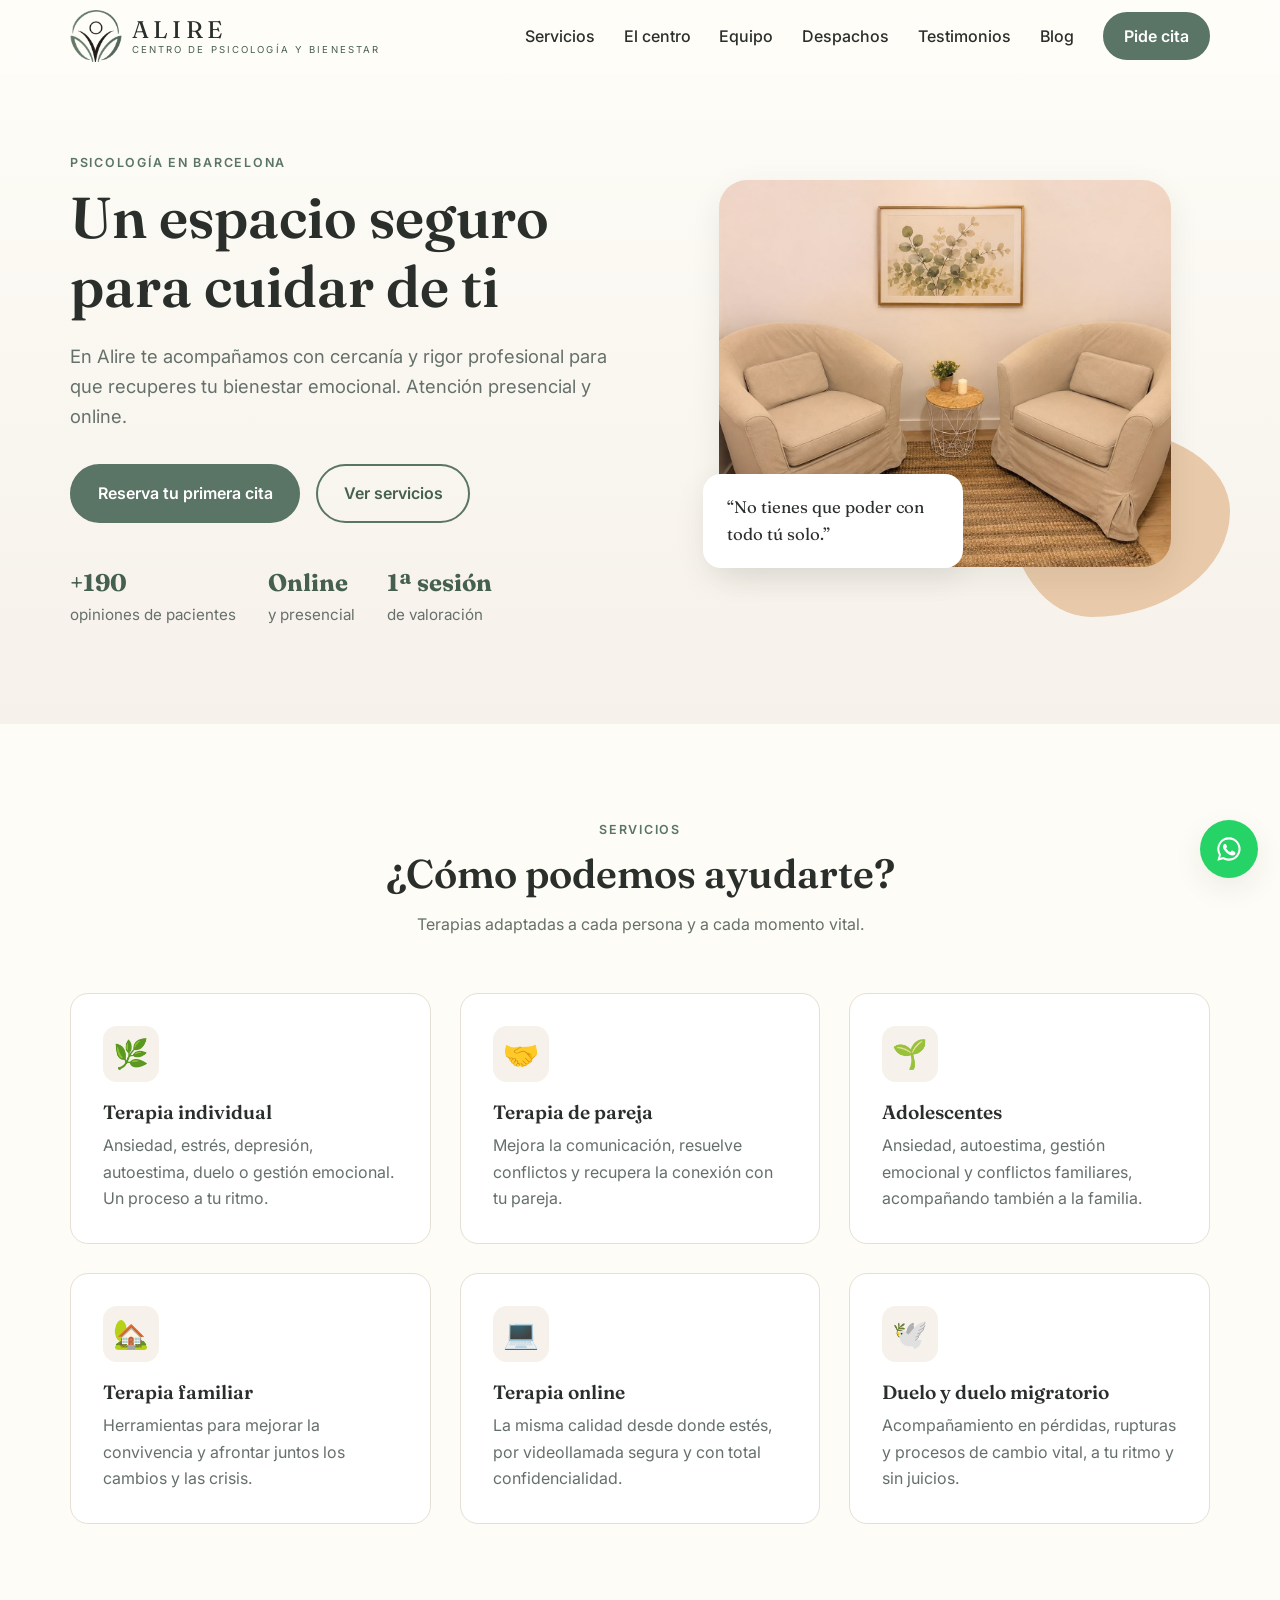
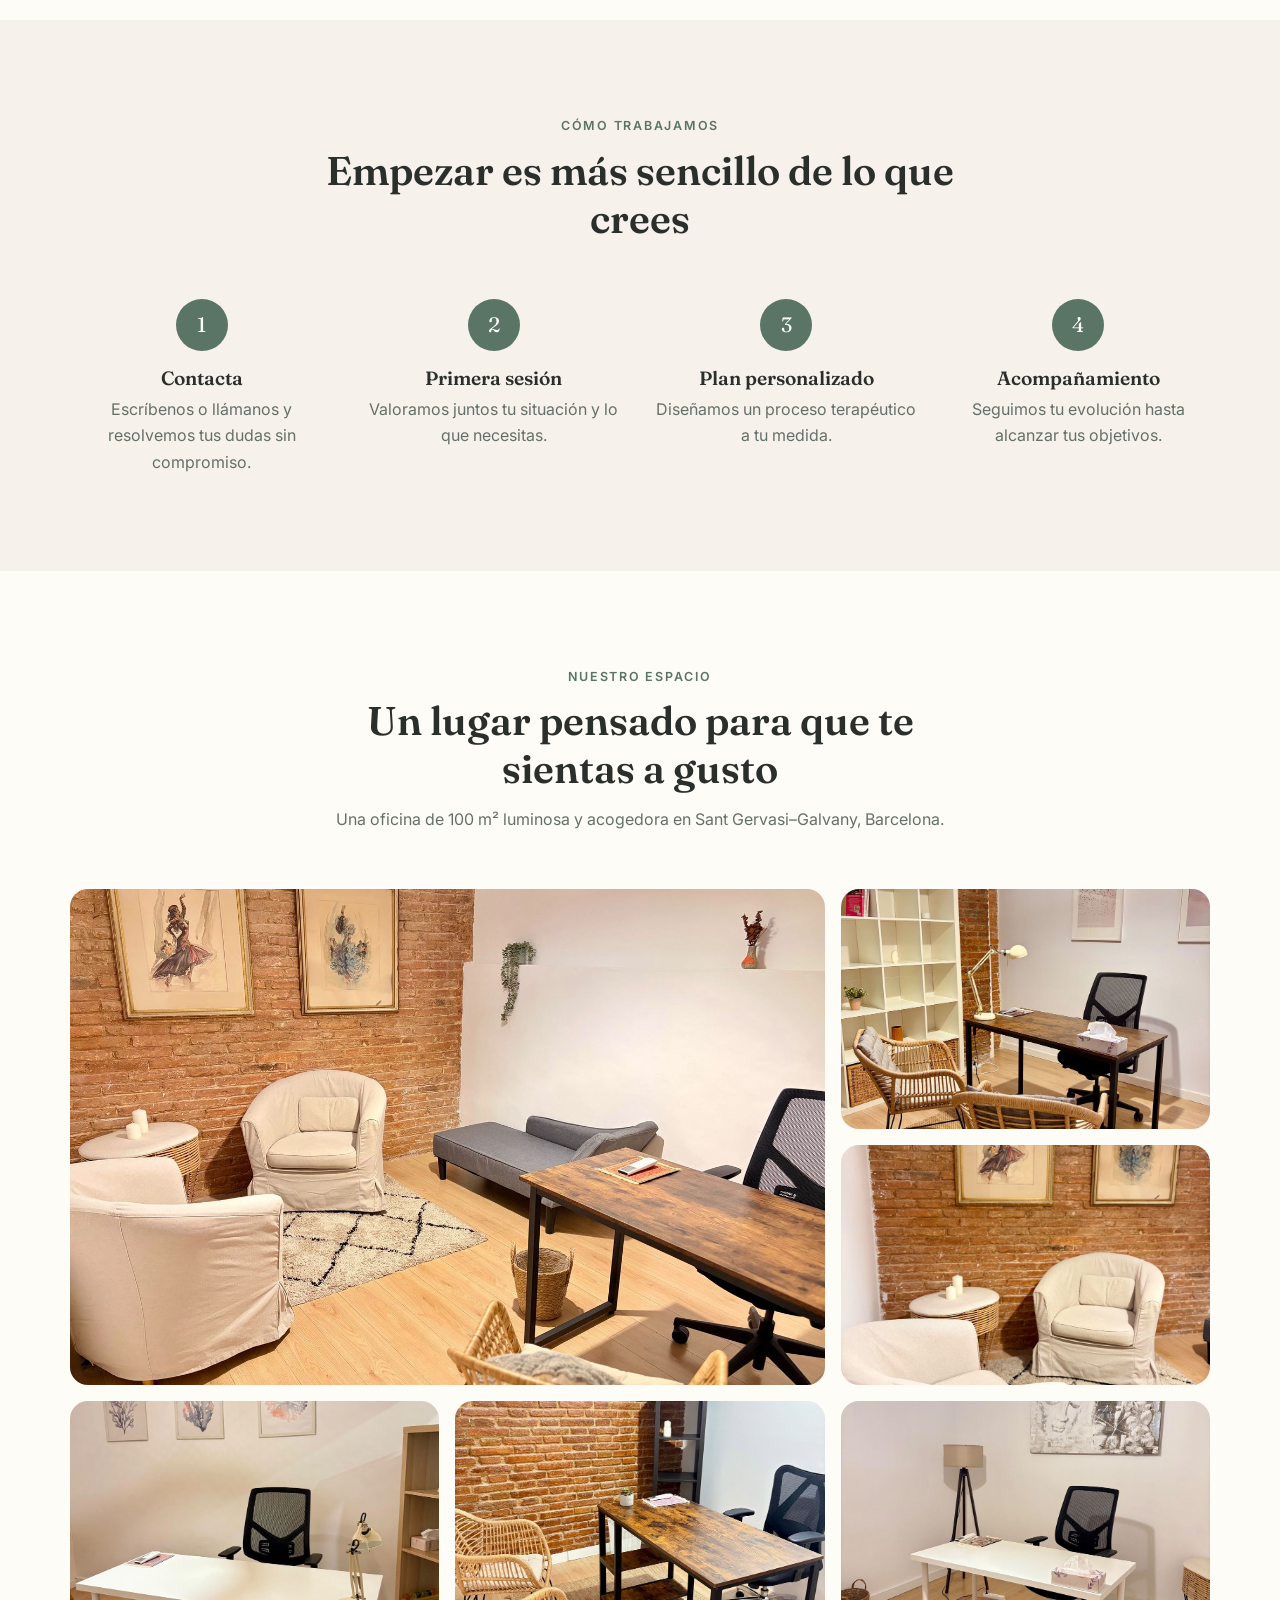
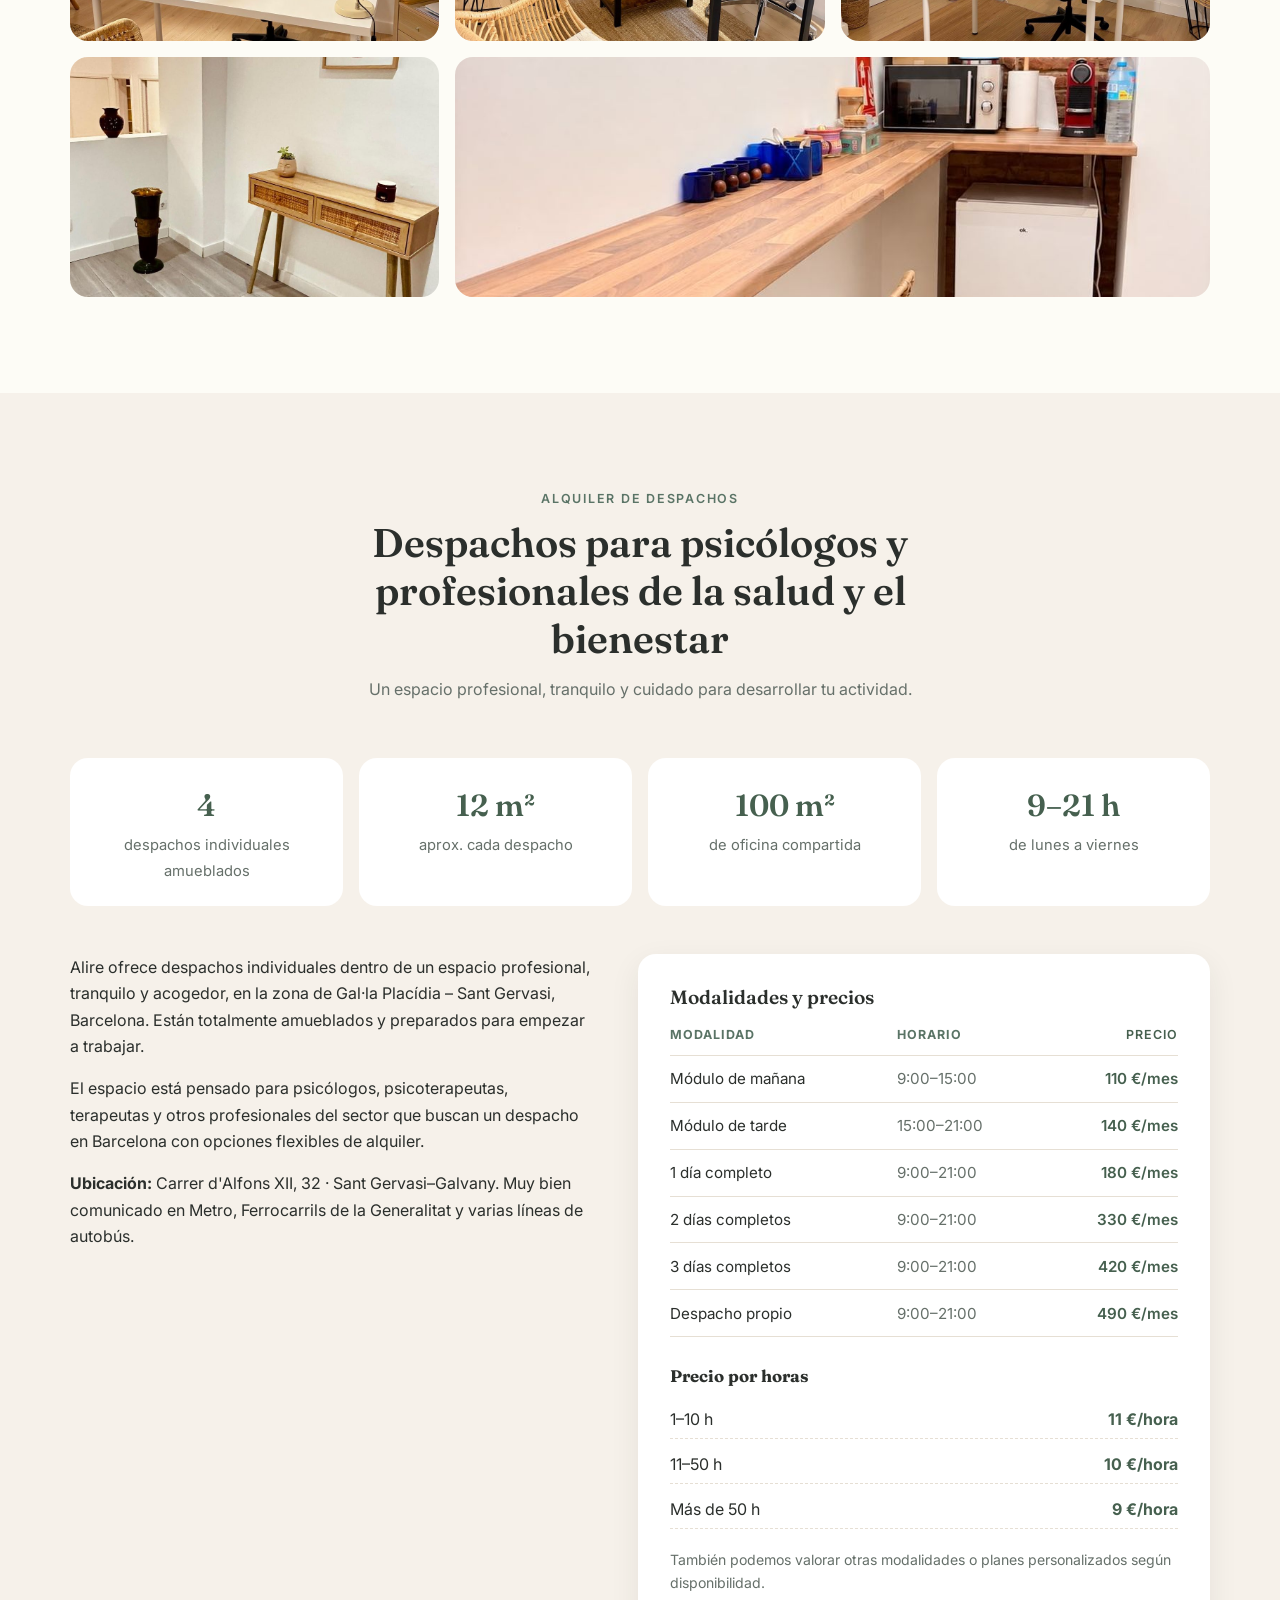
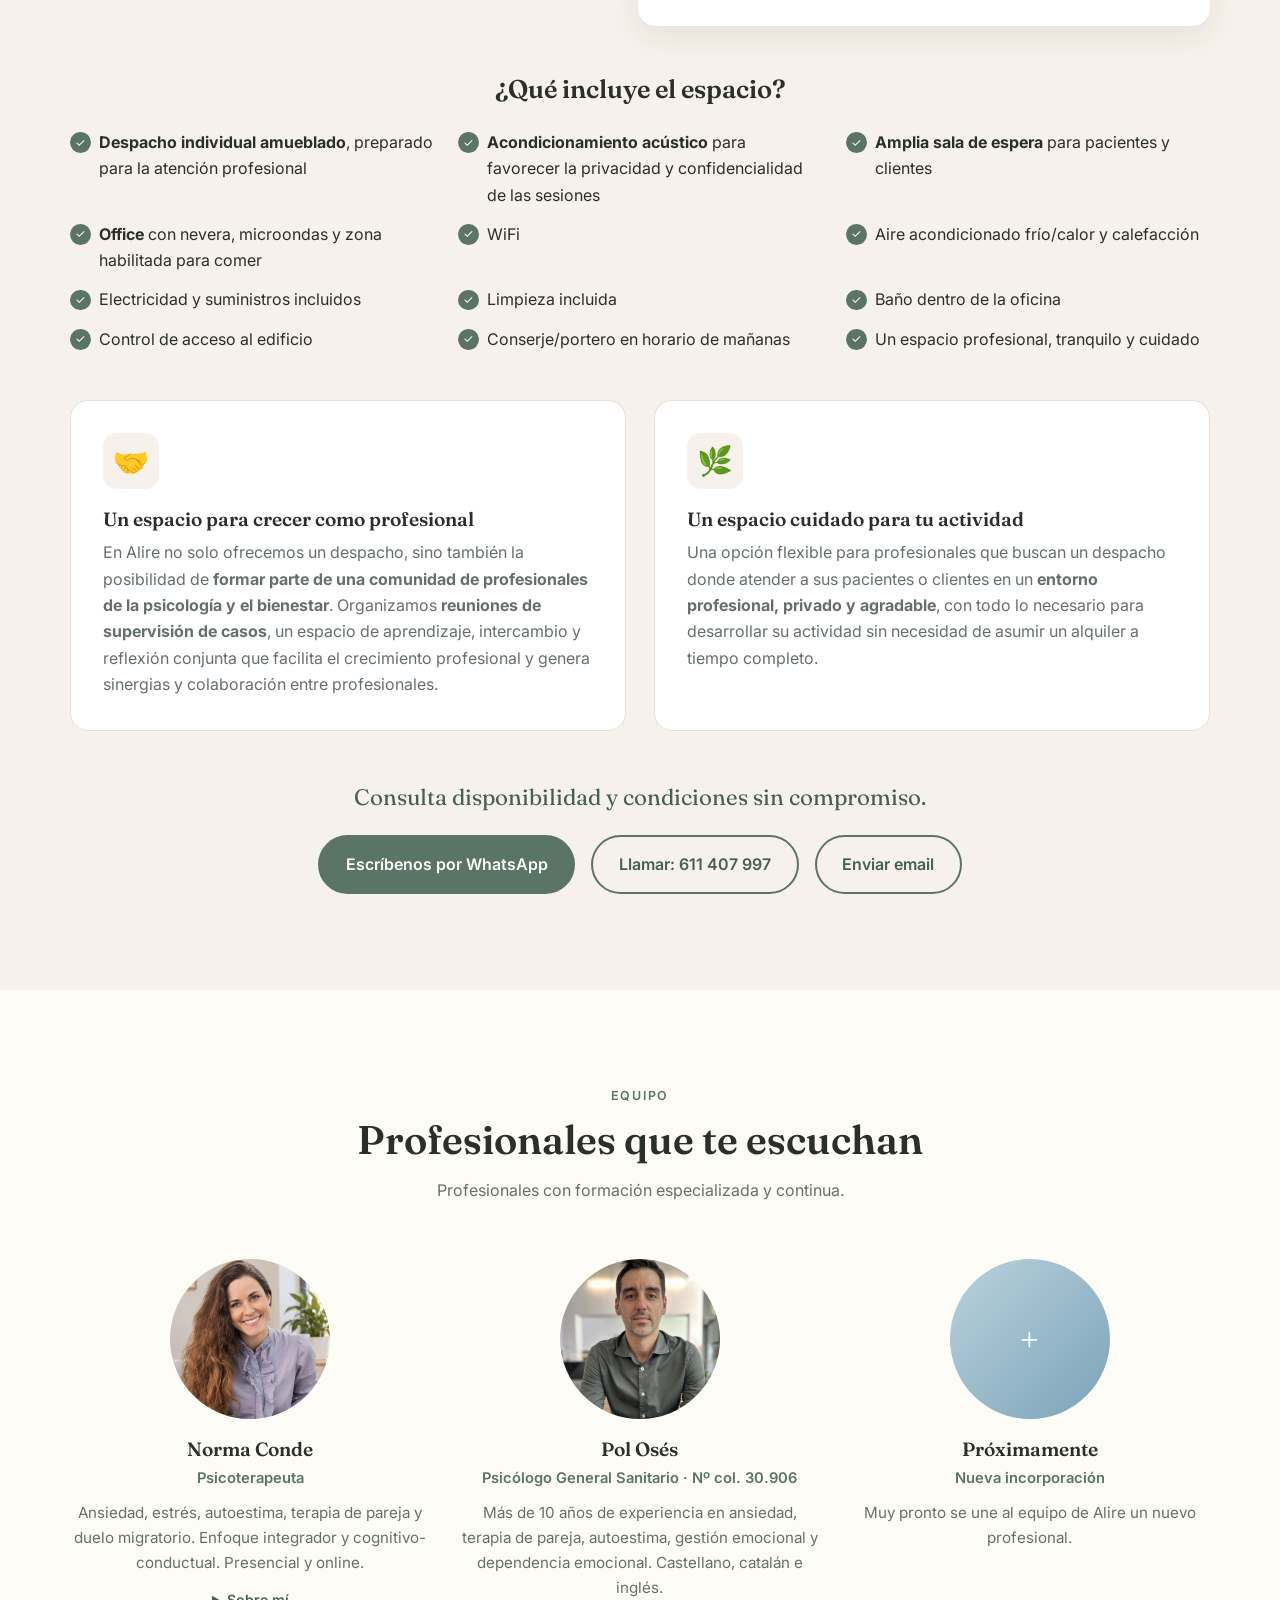
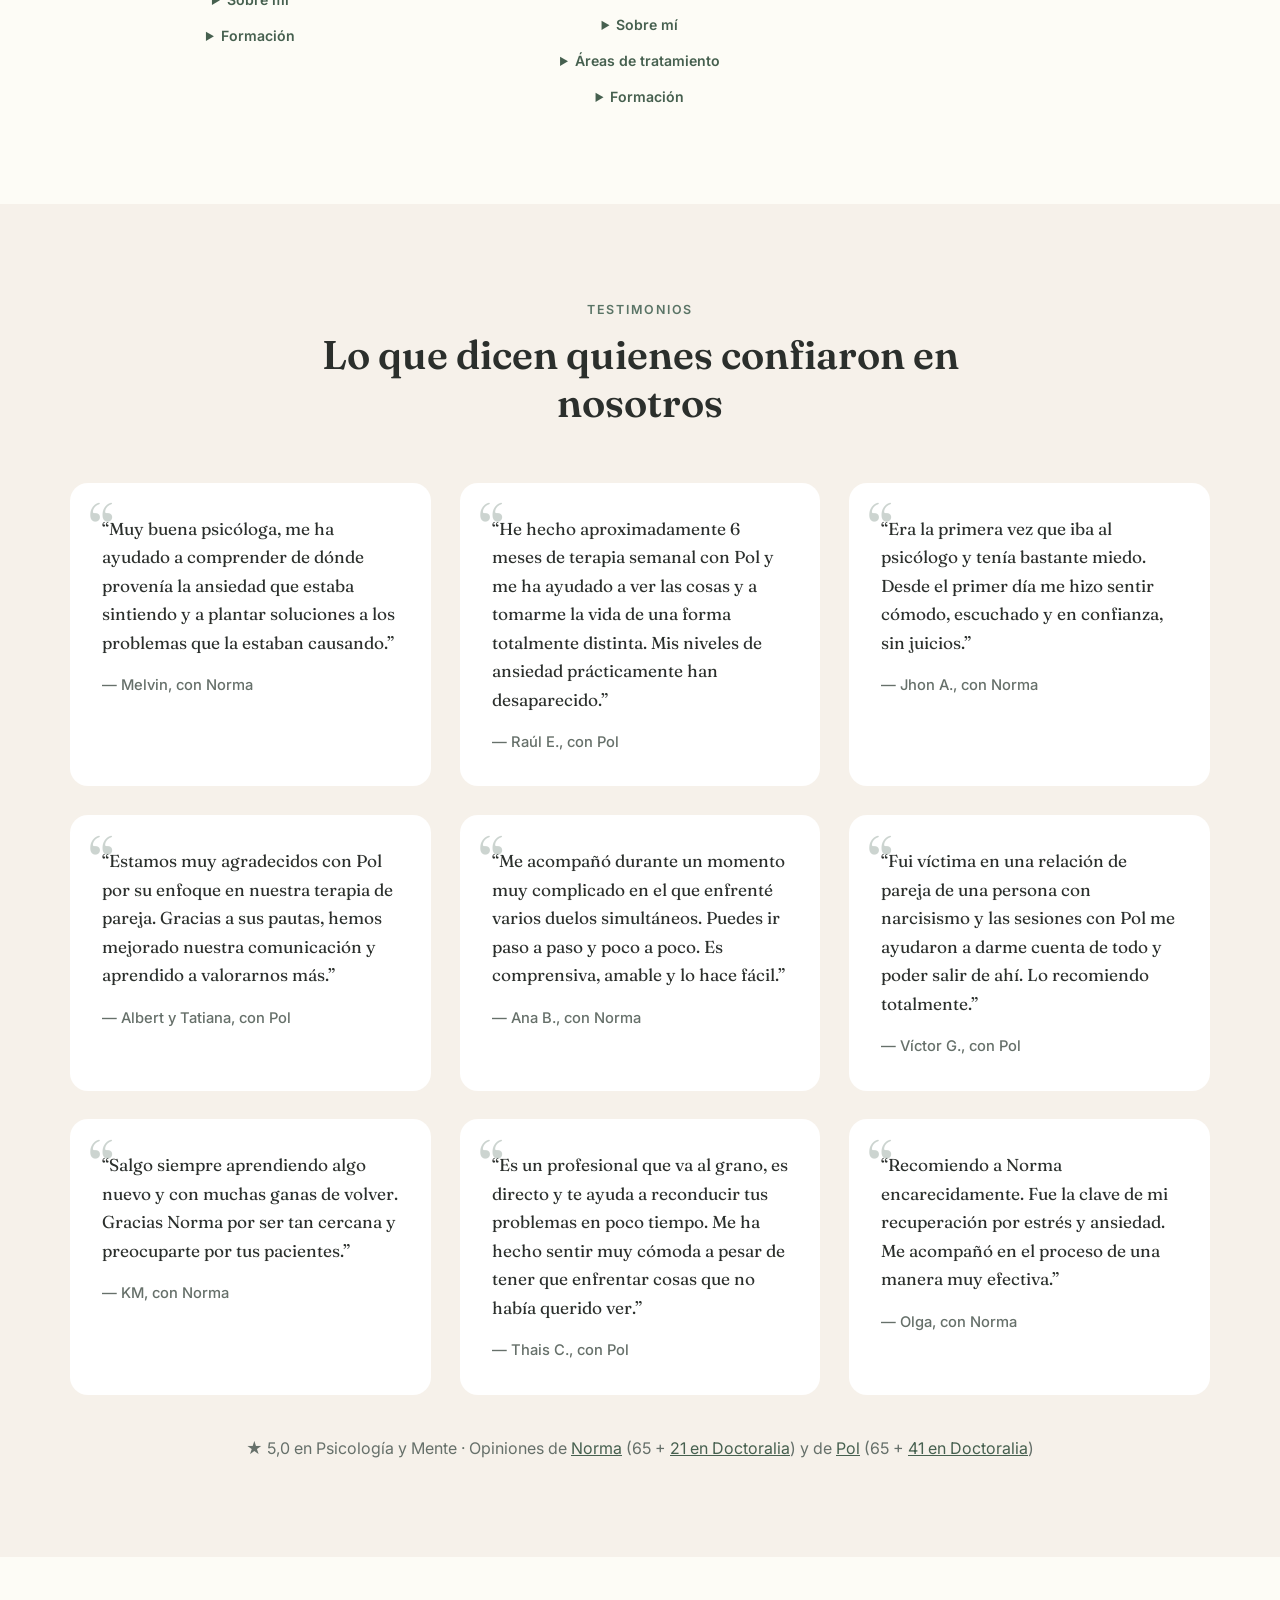
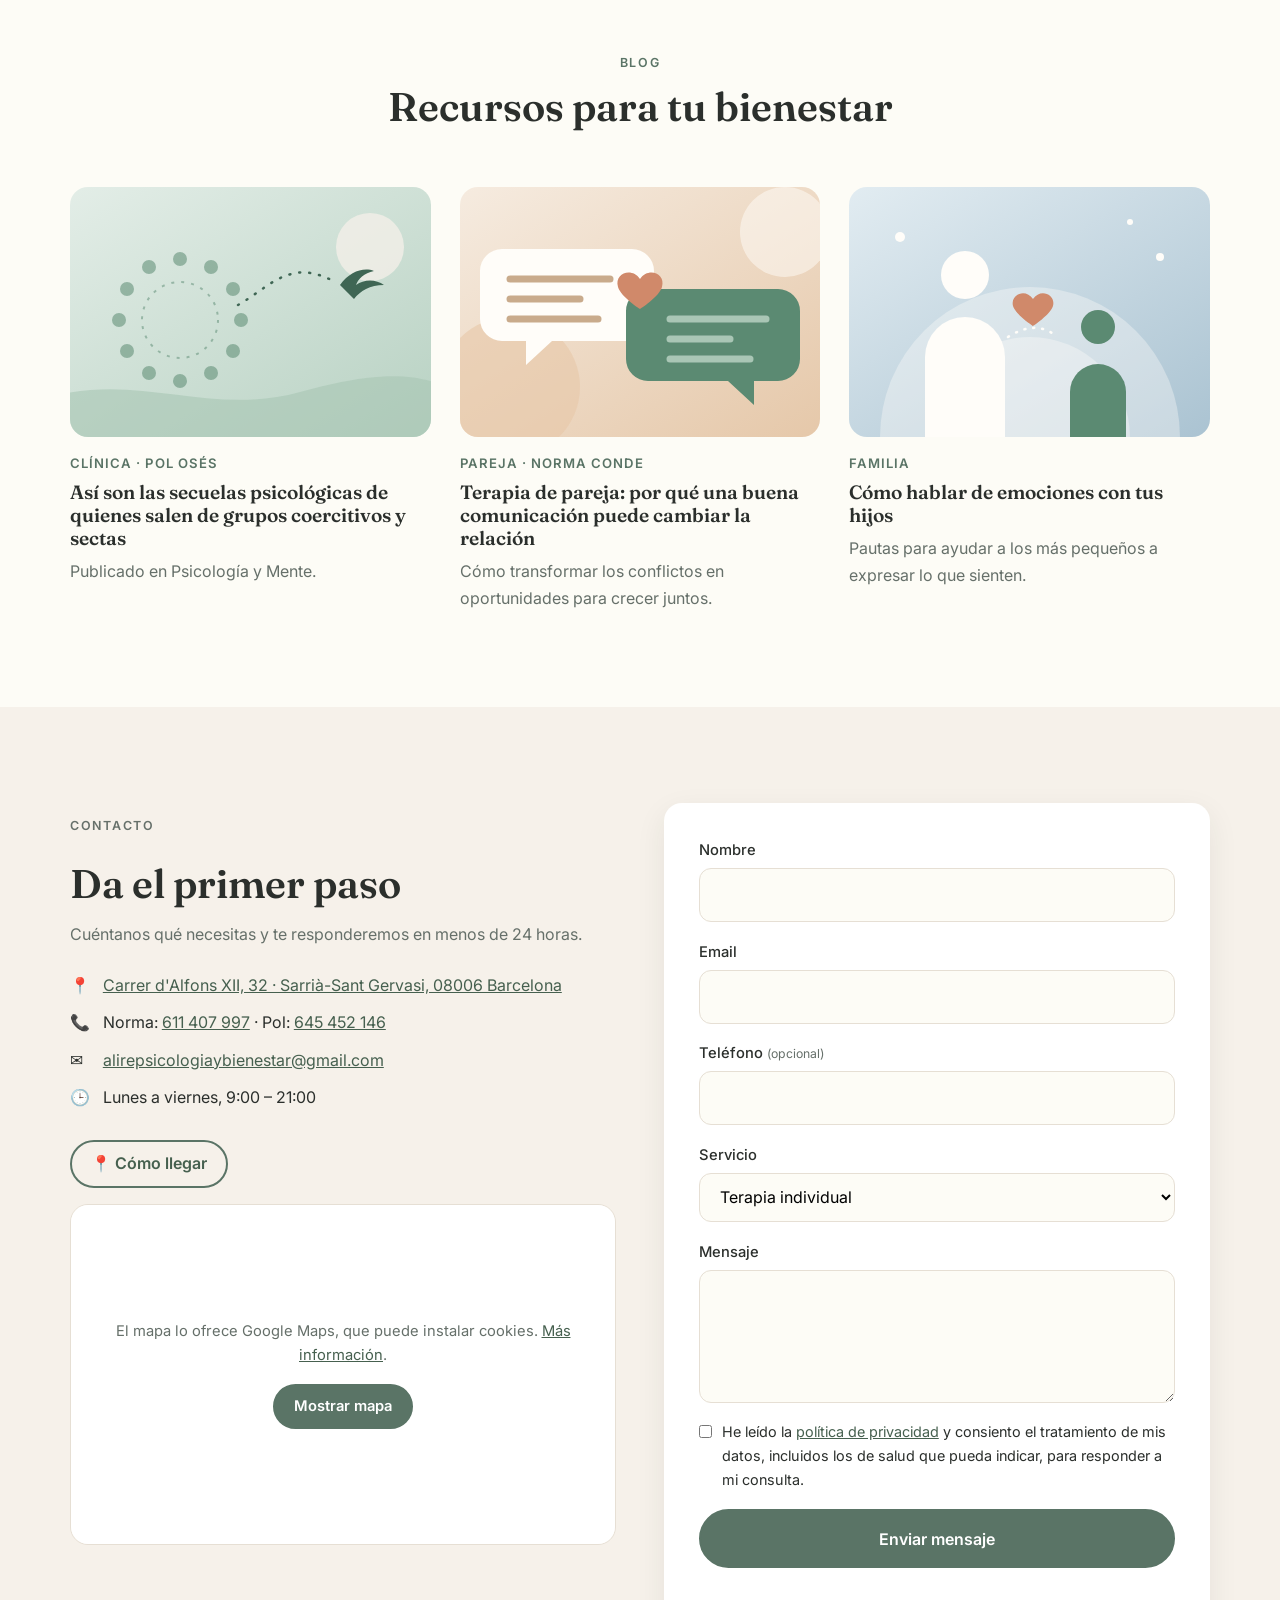
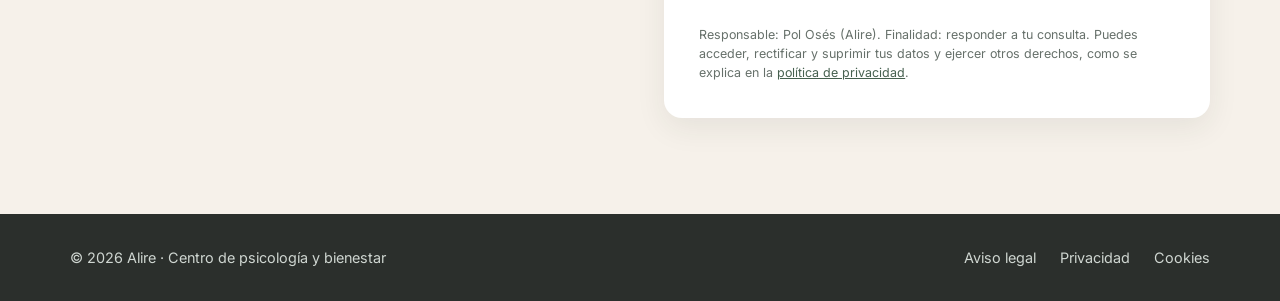
==== commit 904ee07b: "Quitar foto del baño de la galería Co-Authored-By: Claude Opus 5.5 <noreply@anthropic.com> Claude-Se" ====
--- a/index.html
+++ b/index.html
@@ -144,7 +144,6 @@
           <a href="img/consulta-4.jpg" class="gallery__item"><img src="img/consulta-4.jpg" alt="Despacho con escritorio blanco y lámpara de pie" loading="lazy"></a>
           <a href="img/recepcion.jpg" class="gallery__item"><img src="img/recepcion.jpg" alt="Sala de espera del centro" loading="lazy"></a>
           <a href="img/office.jpg" class="gallery__item"><img src="img/office.jpg" alt="Office con nevera, microondas y zona para comer" loading="lazy"></a>
-          <a href="img/bano.jpg" class="gallery__item"><img src="img/bano.jpg" alt="Baño del centro" loading="lazy"></a>
         </div>
       </div>
     </section>
--- a/css/styles.css
+++ b/css/styles.css
@@ -88,6 +88,7 @@
 .gallery { display: grid; grid-template-columns: repeat(3, 1fr); grid-auto-rows: 240px; gap: 1rem; }
 .gallery__item { display: block; overflow: hidden; border-radius: var(--radius); }
 .gallery__item--big { grid-column: span 2; grid-row: span 2; }
+.gallery__item:last-child { grid-column: span 2; }
 .gallery__item img { width: 100%; height: 100%; object-fit: cover; transition: transform .5s; }
 .gallery__item:hover img { transform: scale(1.04); }
 .lightbox { position: fixed; inset: 0; z-index: 100; background: rgba(20, 22, 21, .9); display: grid; place-items: center; padding: 2rem; }
@@ -179,7 +180,6 @@
   .grid--3 { grid-template-columns: repeat(2, 1fr); }
   .steps { grid-template-columns: repeat(2, 1fr); }
   .gallery { grid-template-columns: repeat(2, 1fr); grid-auto-rows: 200px; }
-  .gallery__item:nth-child(n+8) { grid-column: auto; }
 }
 @media (max-width: 720px) {
   .nav-toggle { display: block; }
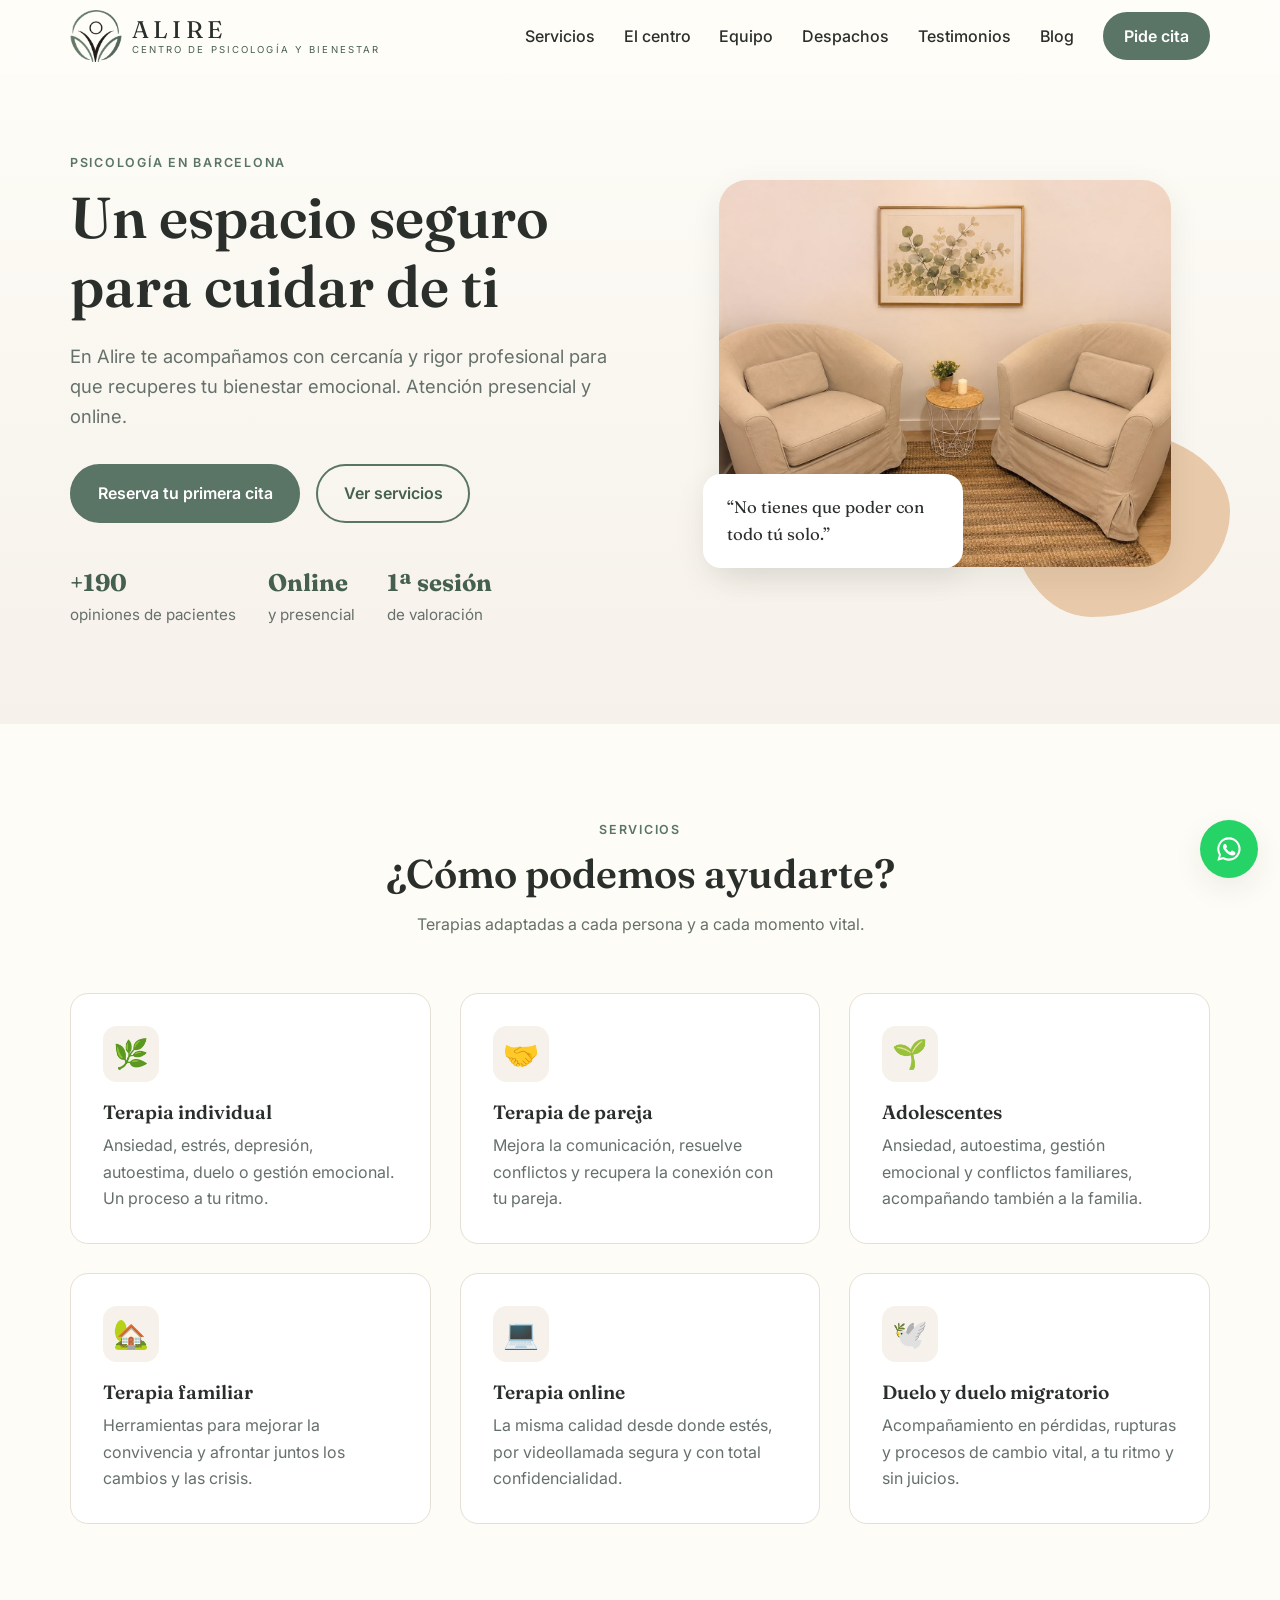
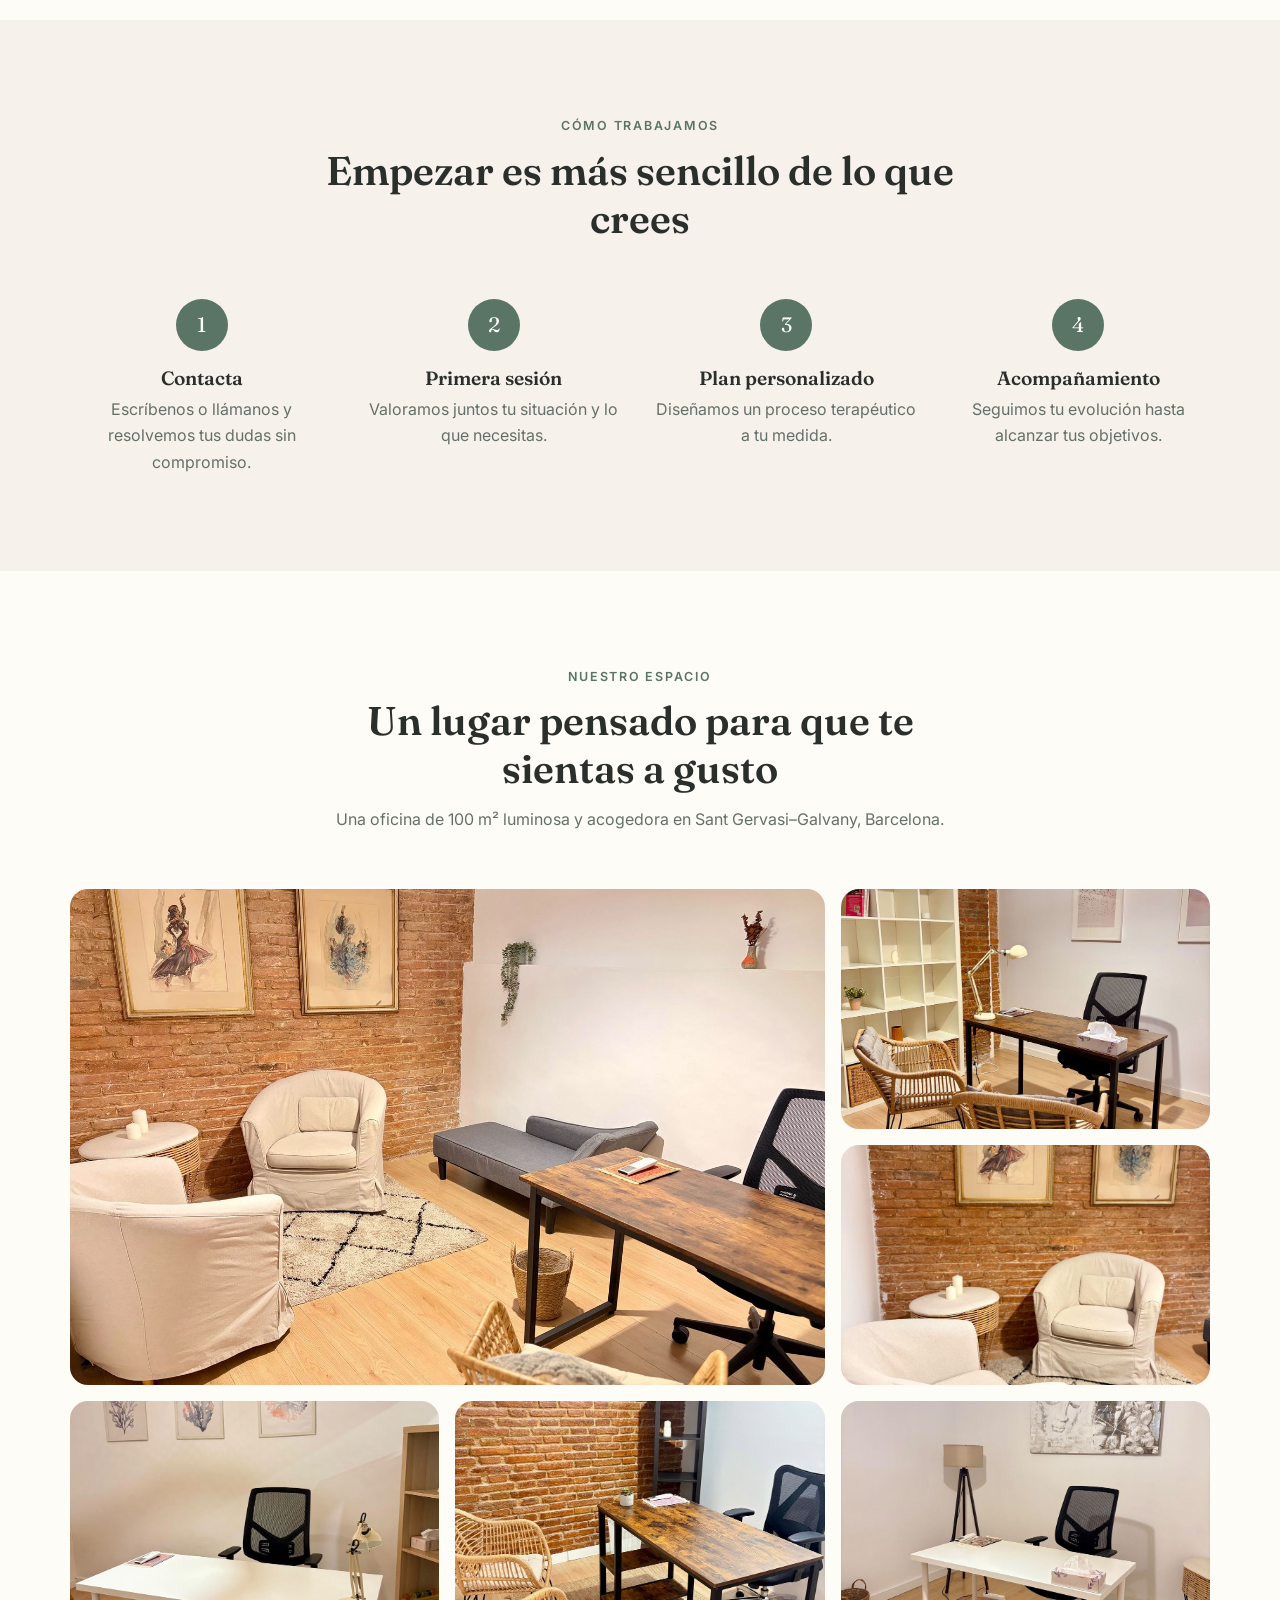
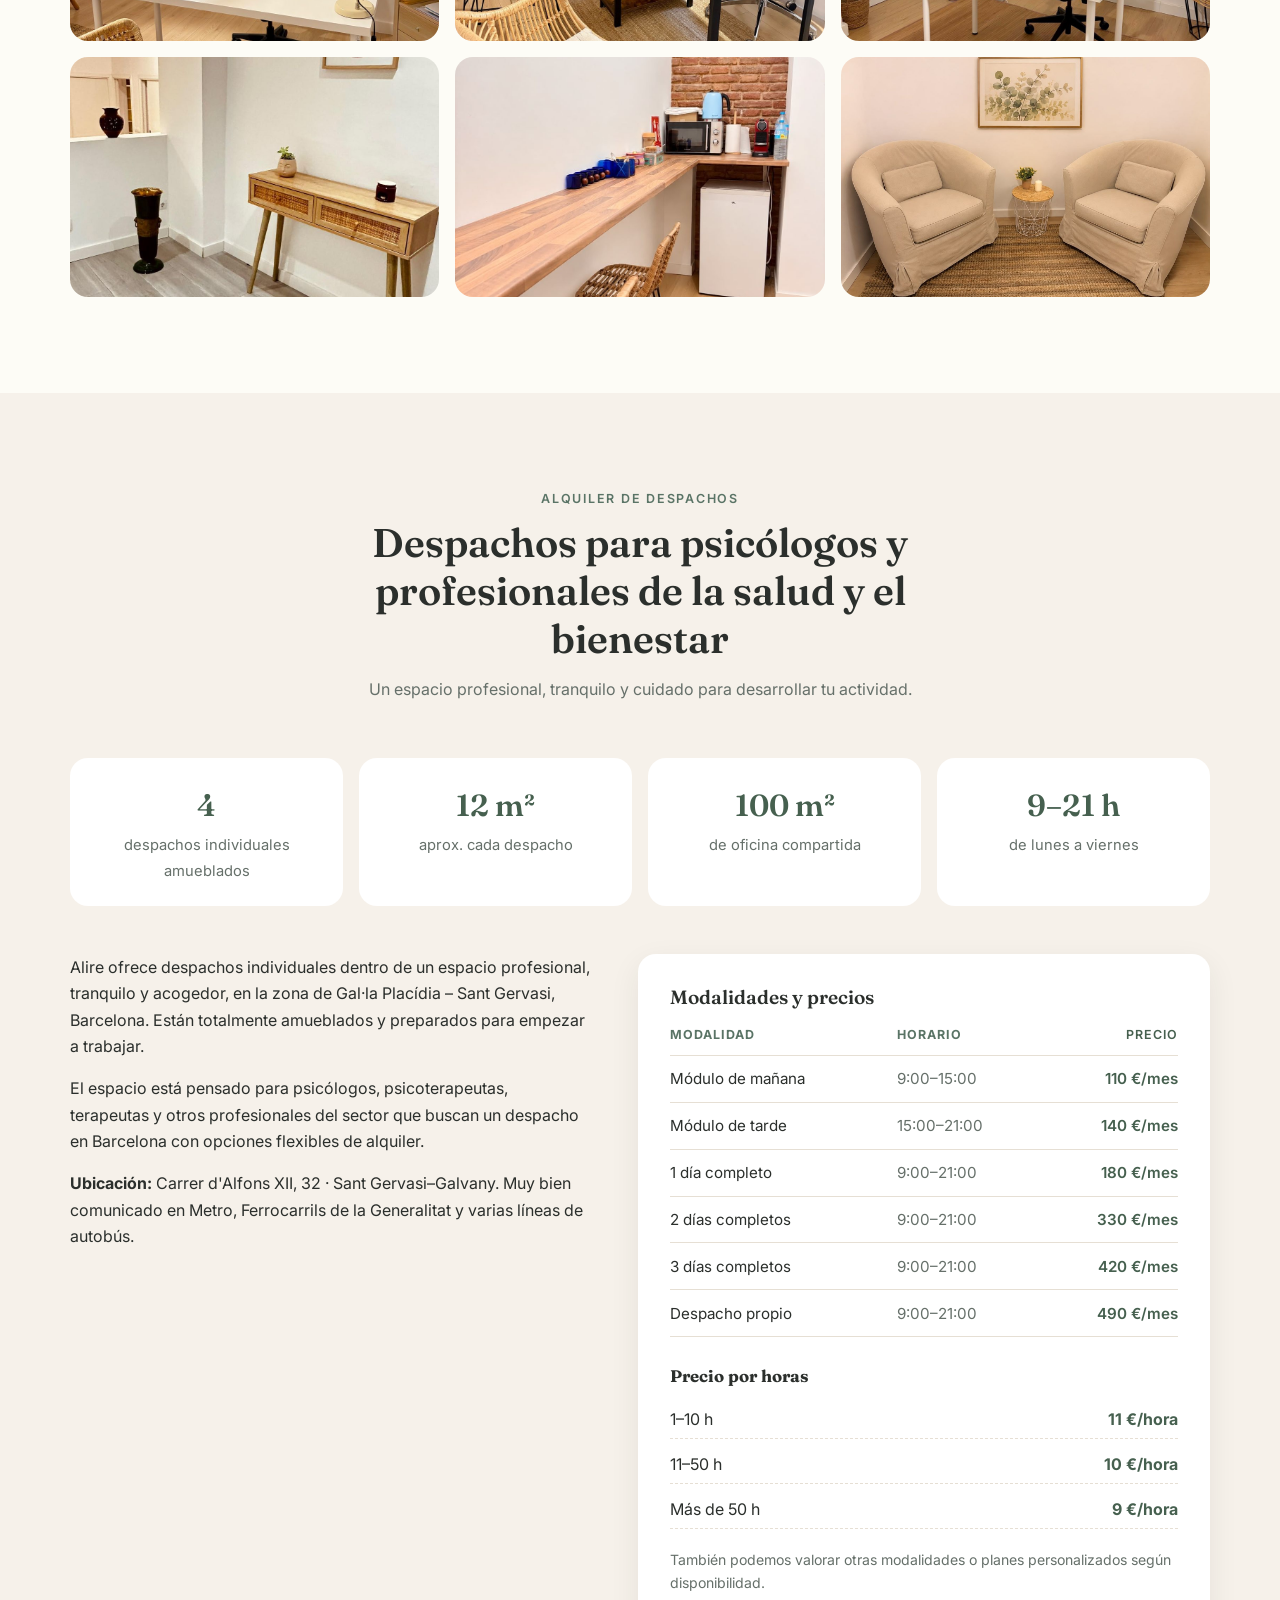
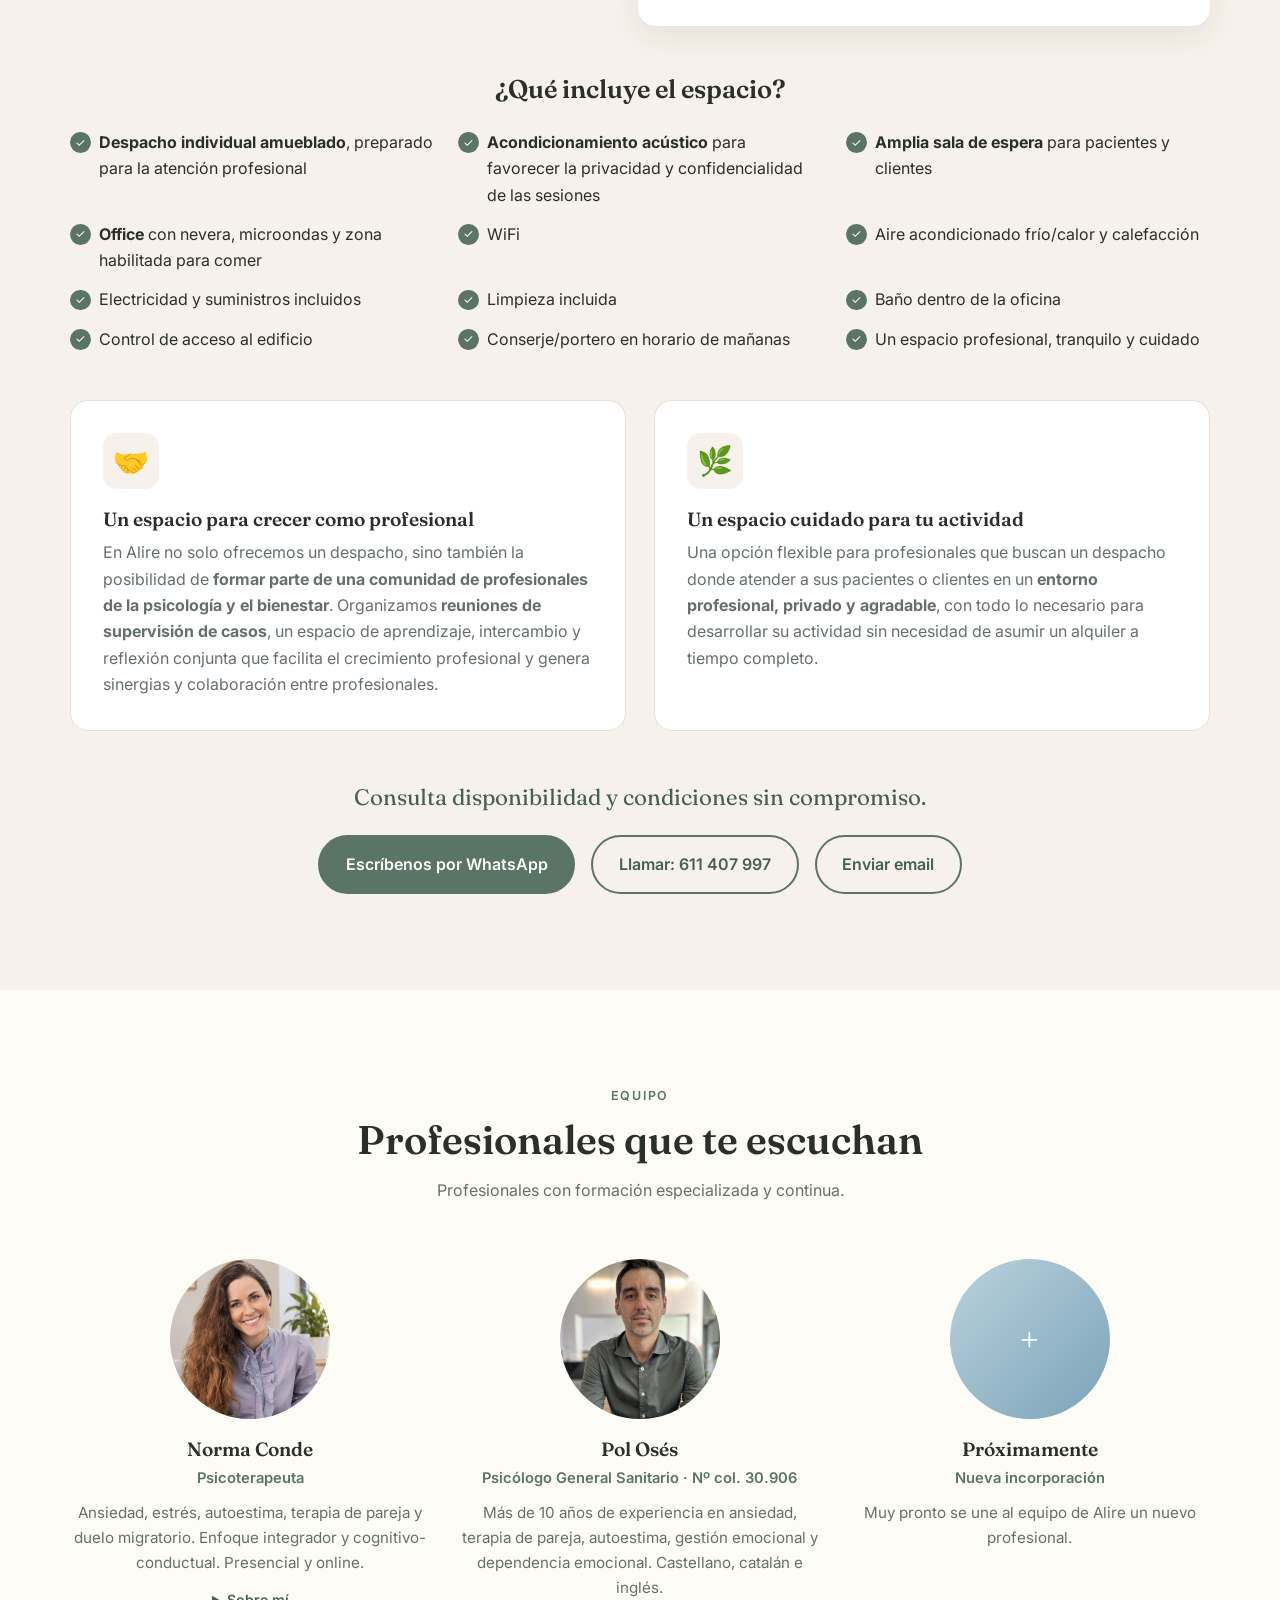
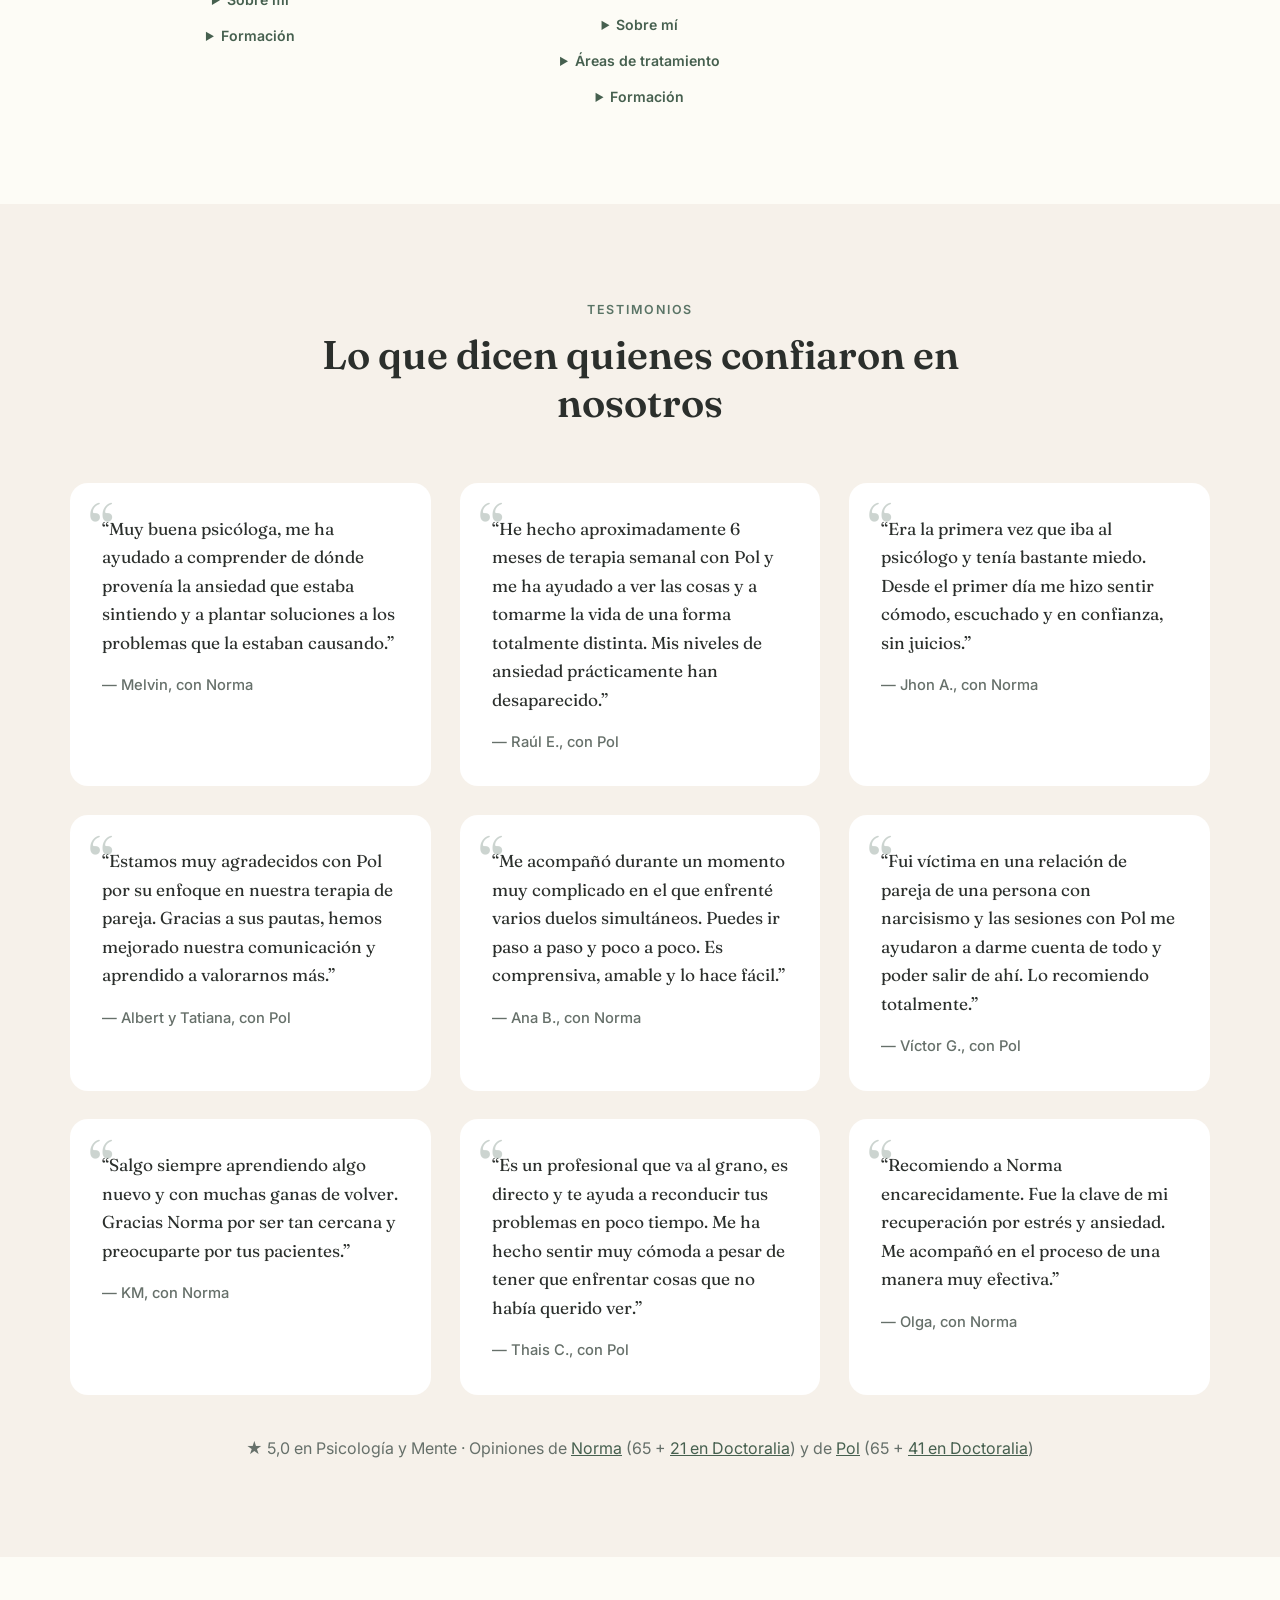
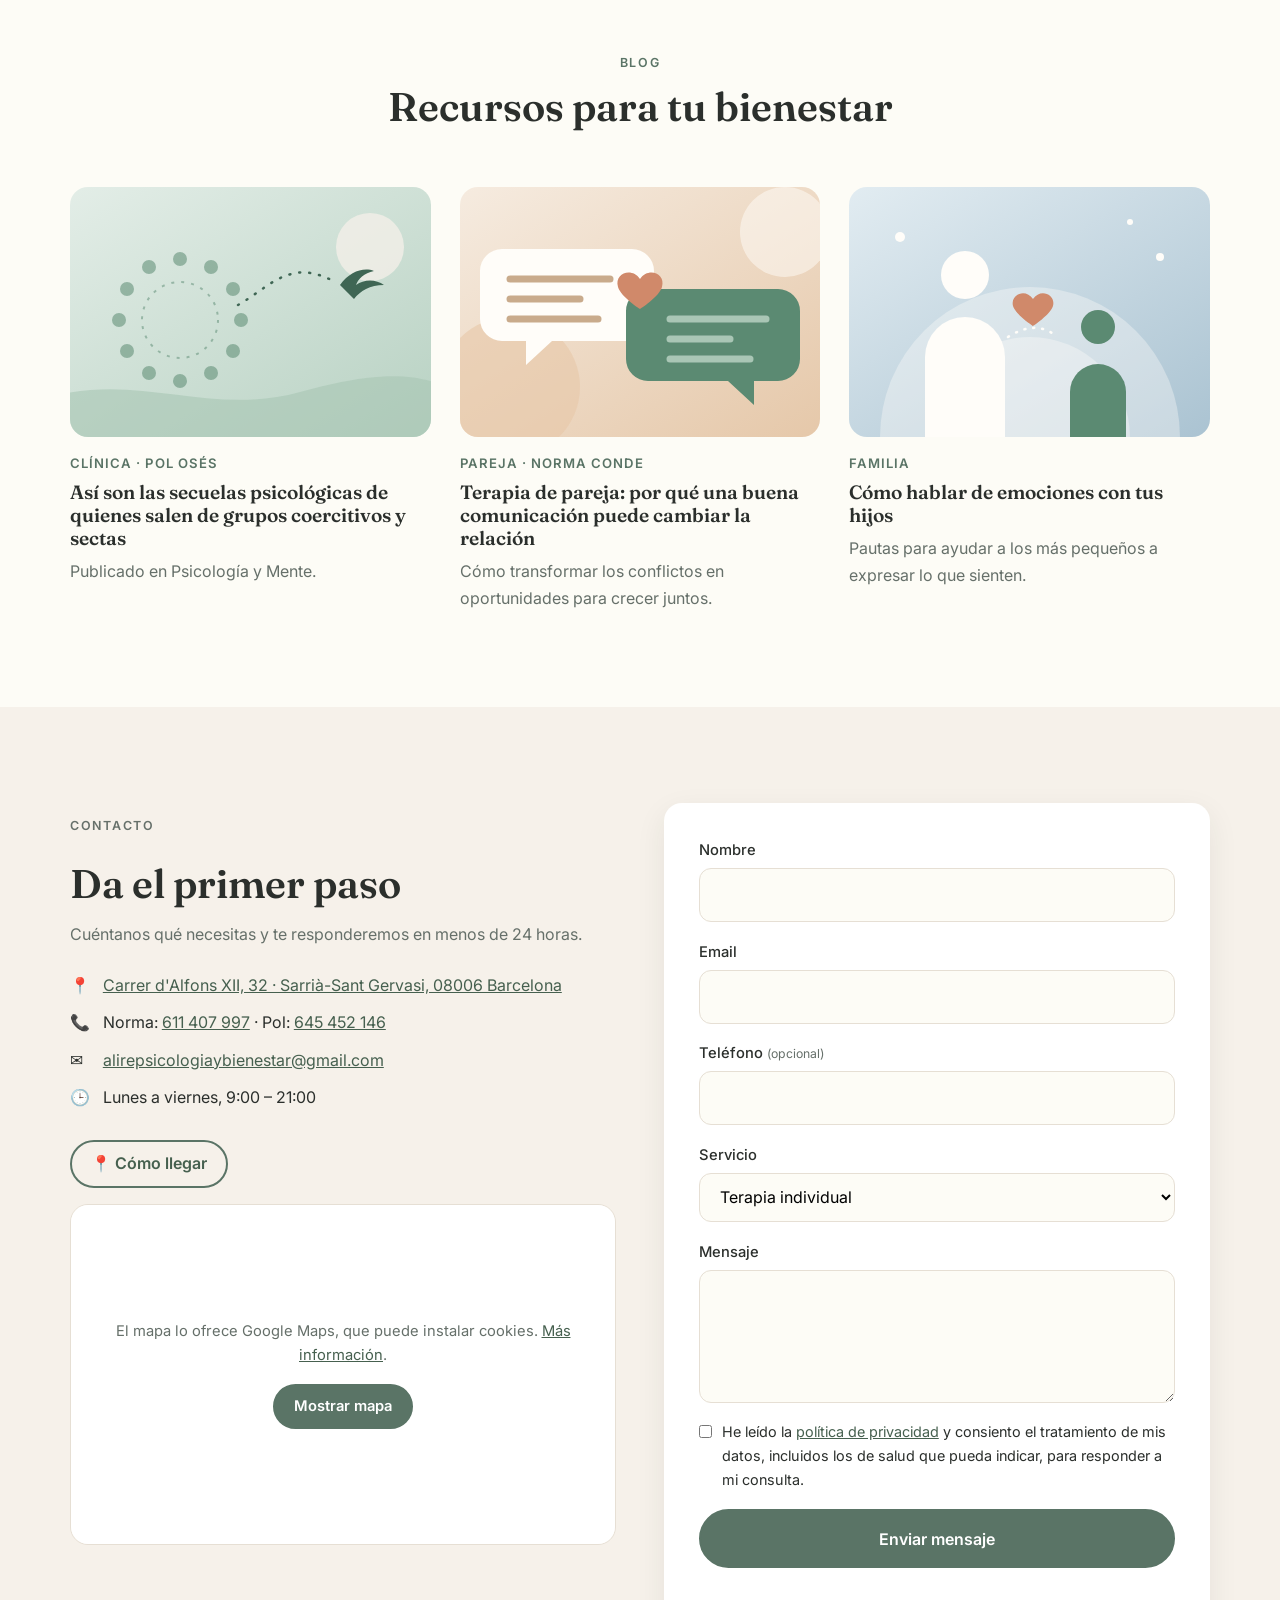
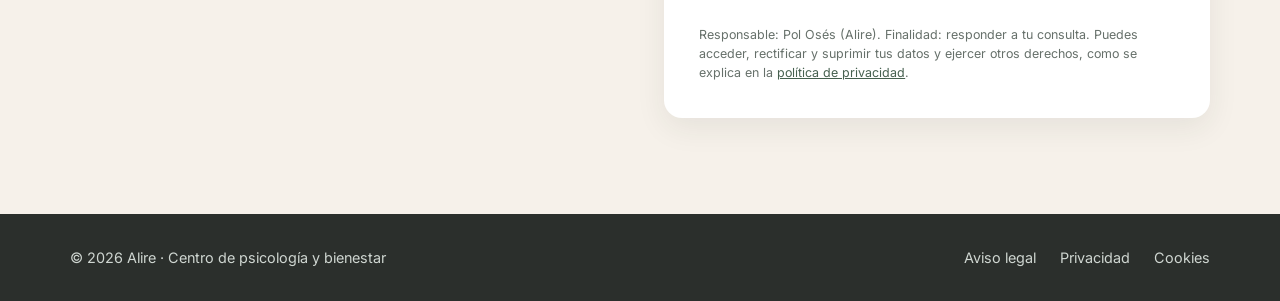
==== commit 63fe59c8: "Galería: añadir foto de los dos sillones para completar la cuadrícula Co-Authored-By: Claude Opus 5." ====
--- a/index.html
+++ b/index.html
@@ -144,6 +144,7 @@
           <a href="img/consulta-4.jpg" class="gallery__item"><img src="img/consulta-4.jpg" alt="Despacho con escritorio blanco y lámpara de pie" loading="lazy"></a>
           <a href="img/recepcion.jpg" class="gallery__item"><img src="img/recepcion.jpg" alt="Sala de espera del centro" loading="lazy"></a>
           <a href="img/office.jpg" class="gallery__item"><img src="img/office.jpg" alt="Office con nevera, microondas y zona para comer" loading="lazy"></a>
+          <a href="img/hero.jpg" class="gallery__item"><img src="img/hero.jpg" alt="Rincón con dos sillones y lámina de eucalipto" loading="lazy"></a>
         </div>
       </div>
     </section>
--- a/css/styles.css
+++ b/css/styles.css
@@ -88,7 +88,6 @@
 .gallery { display: grid; grid-template-columns: repeat(3, 1fr); grid-auto-rows: 240px; gap: 1rem; }
 .gallery__item { display: block; overflow: hidden; border-radius: var(--radius); }
 .gallery__item--big { grid-column: span 2; grid-row: span 2; }
-.gallery__item:last-child { grid-column: span 2; }
 .gallery__item img { width: 100%; height: 100%; object-fit: cover; transition: transform .5s; }
 .gallery__item:hover img { transform: scale(1.04); }
 .lightbox { position: fixed; inset: 0; z-index: 100; background: rgba(20, 22, 21, .9); display: grid; place-items: center; padding: 2rem; }
